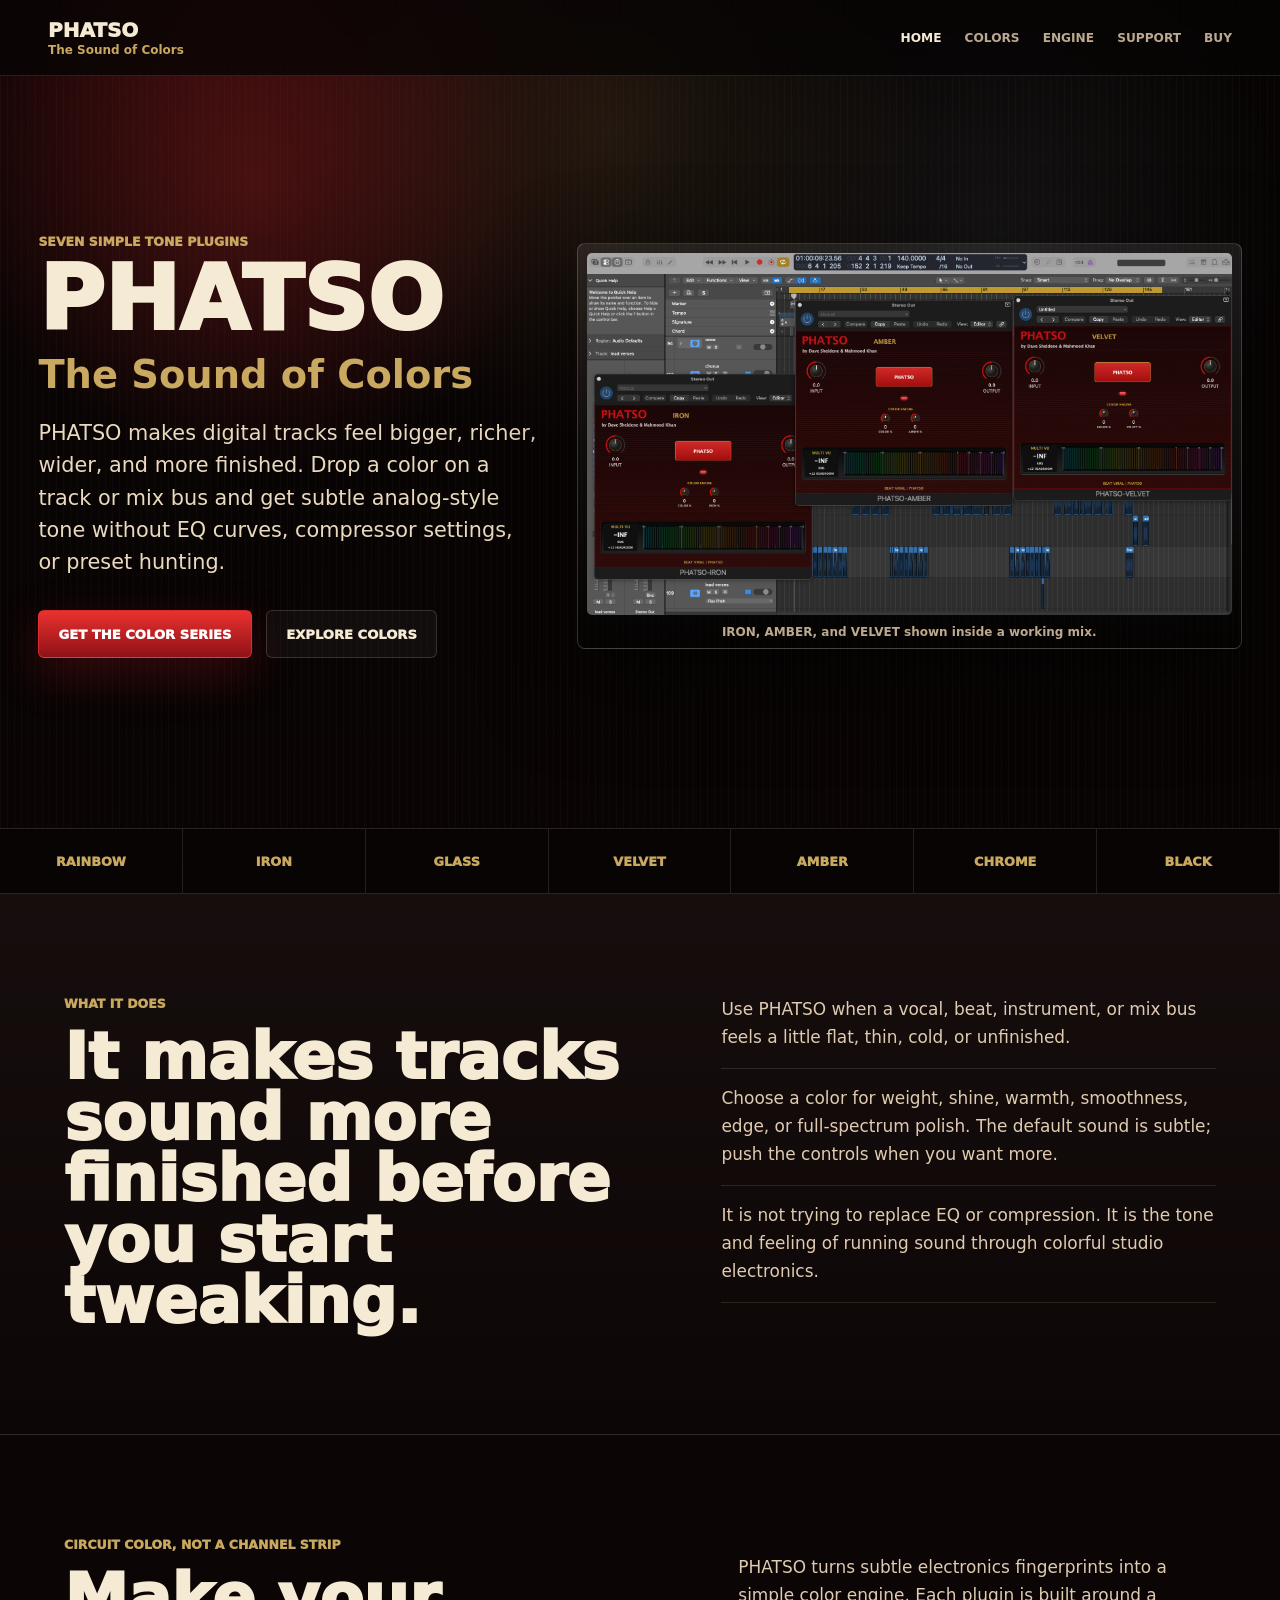
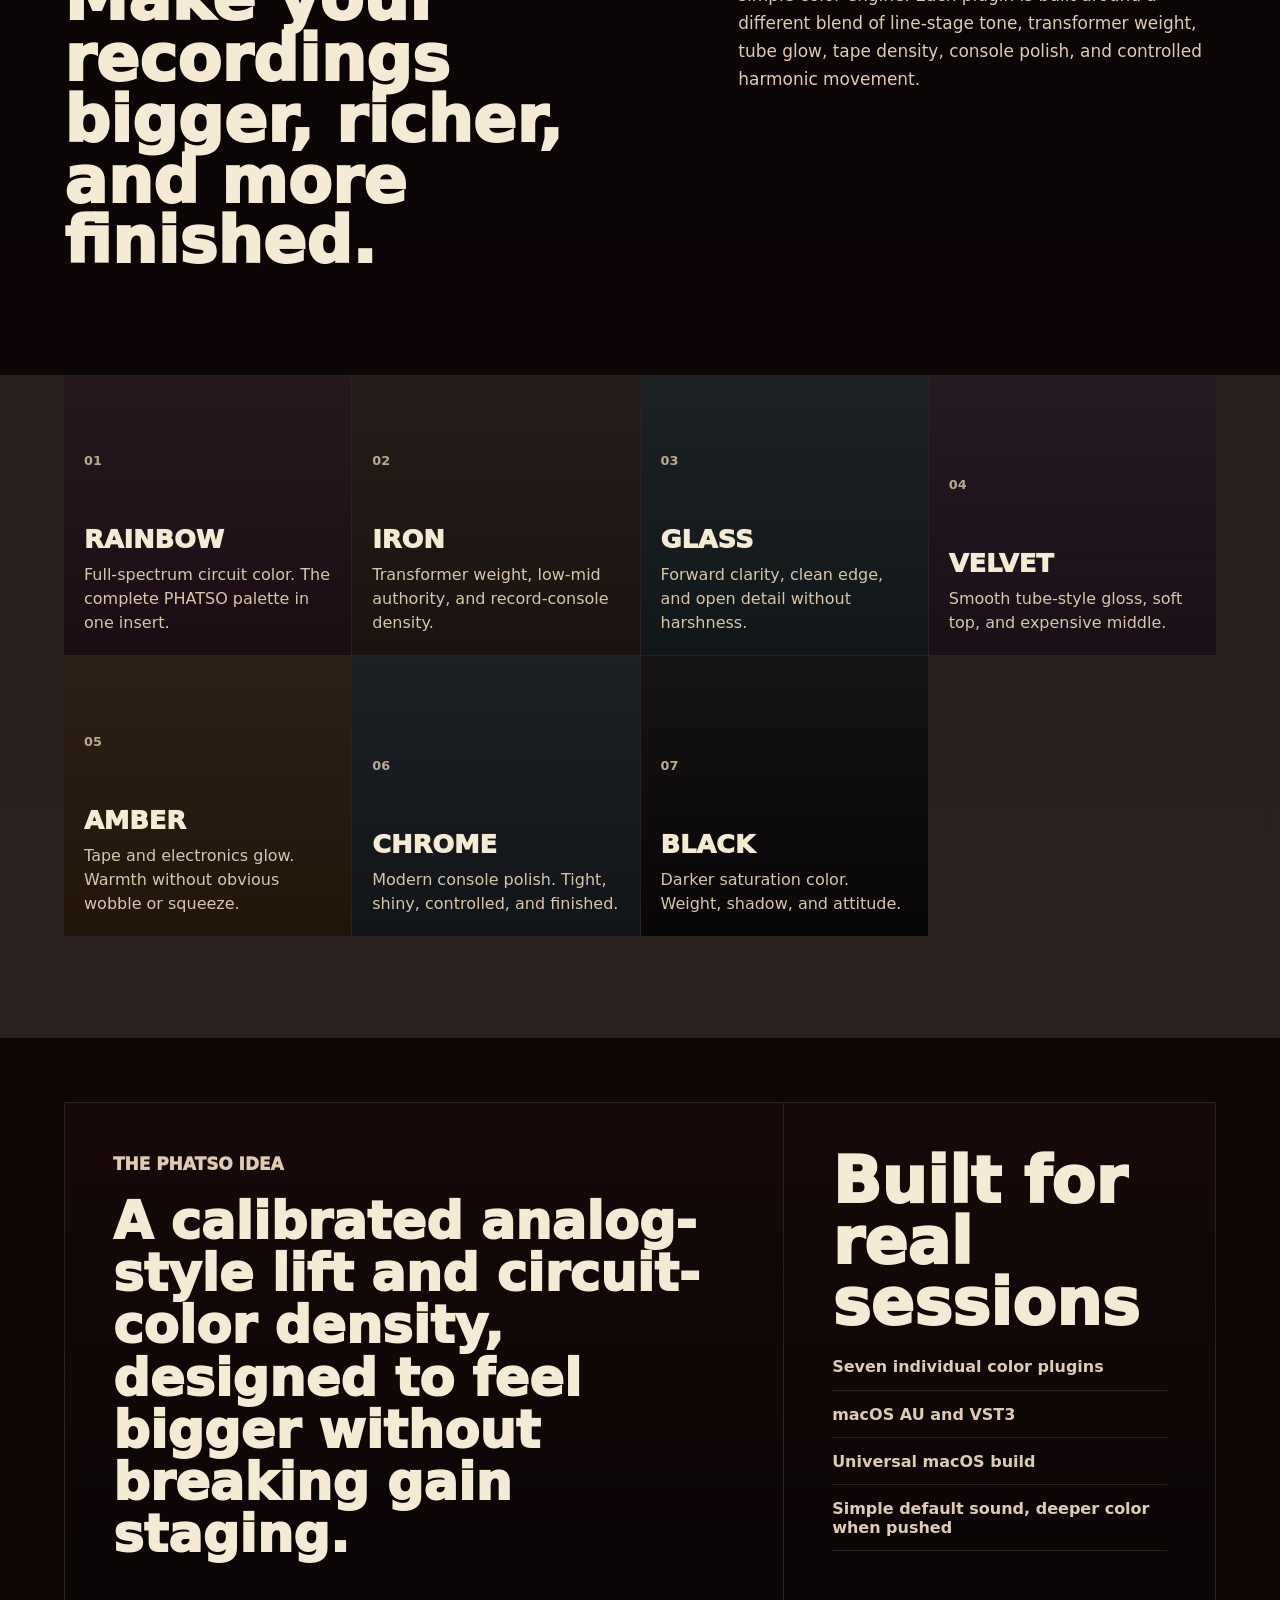
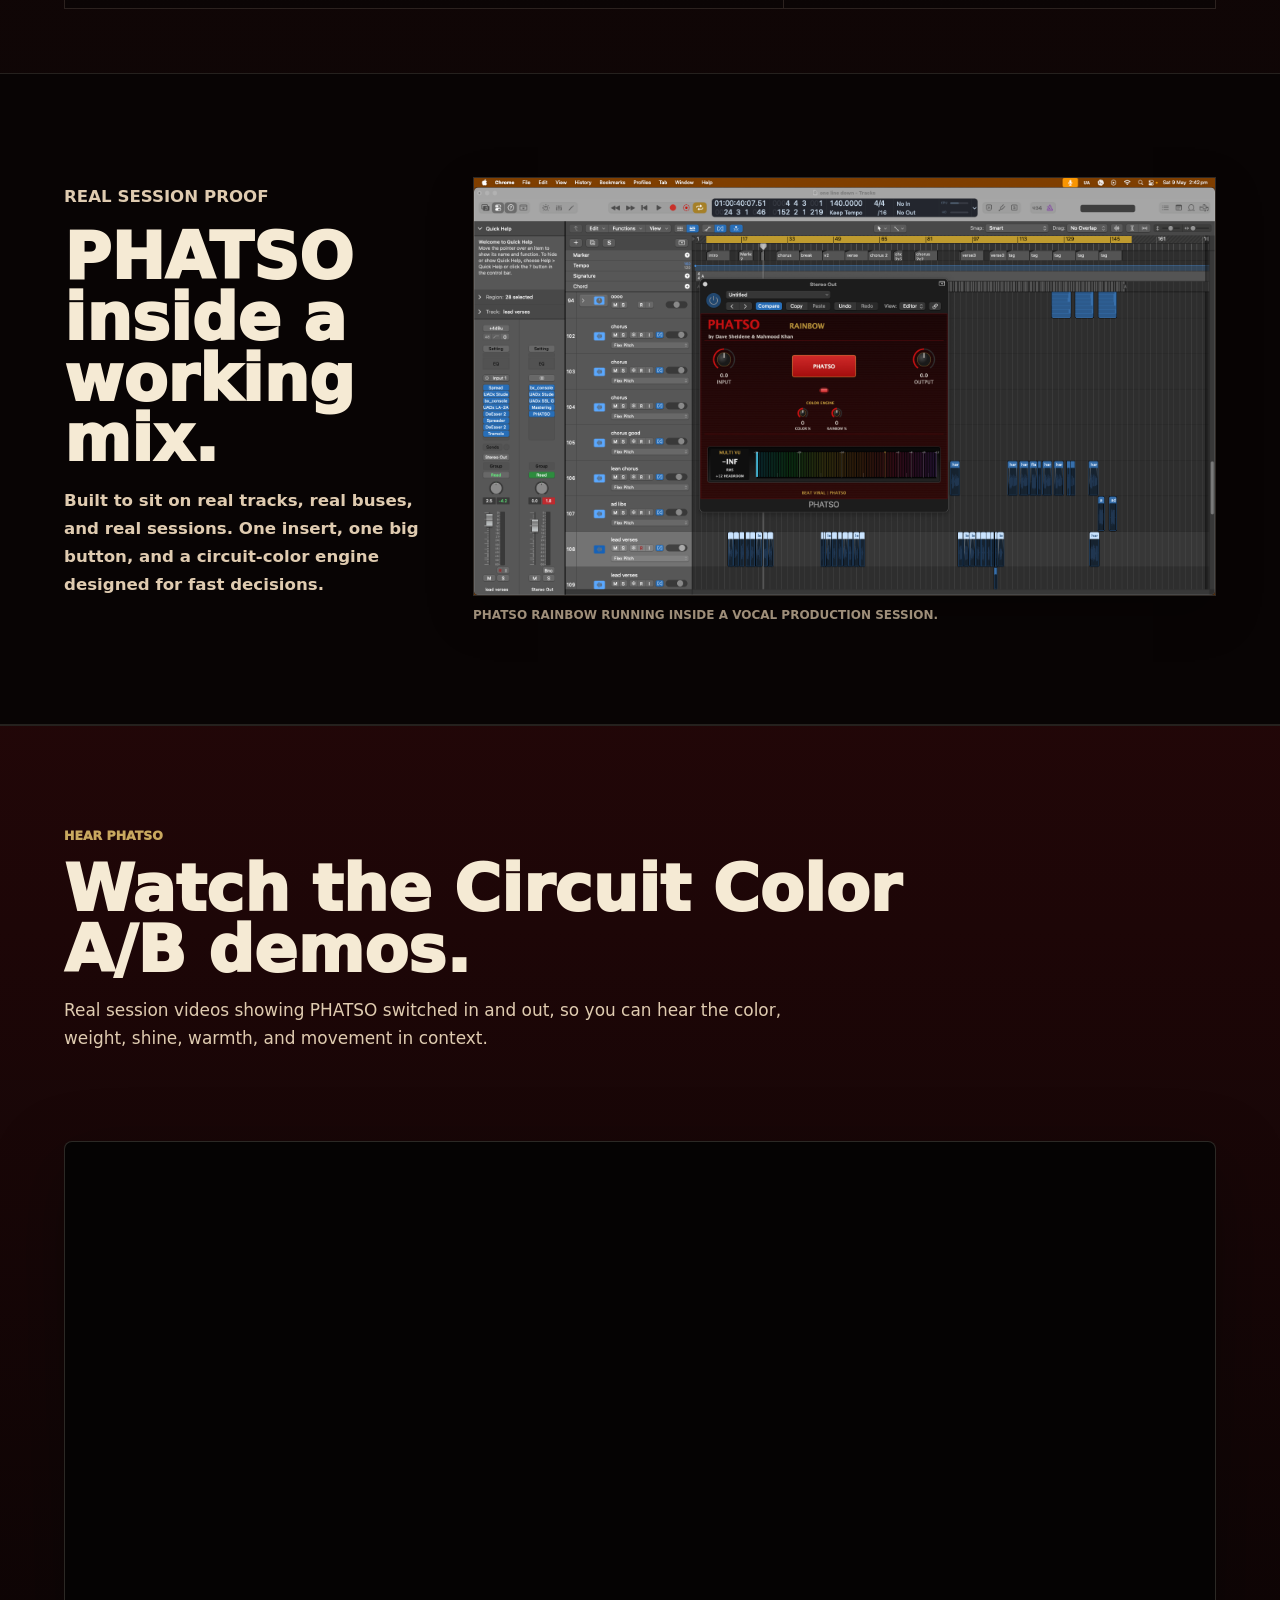
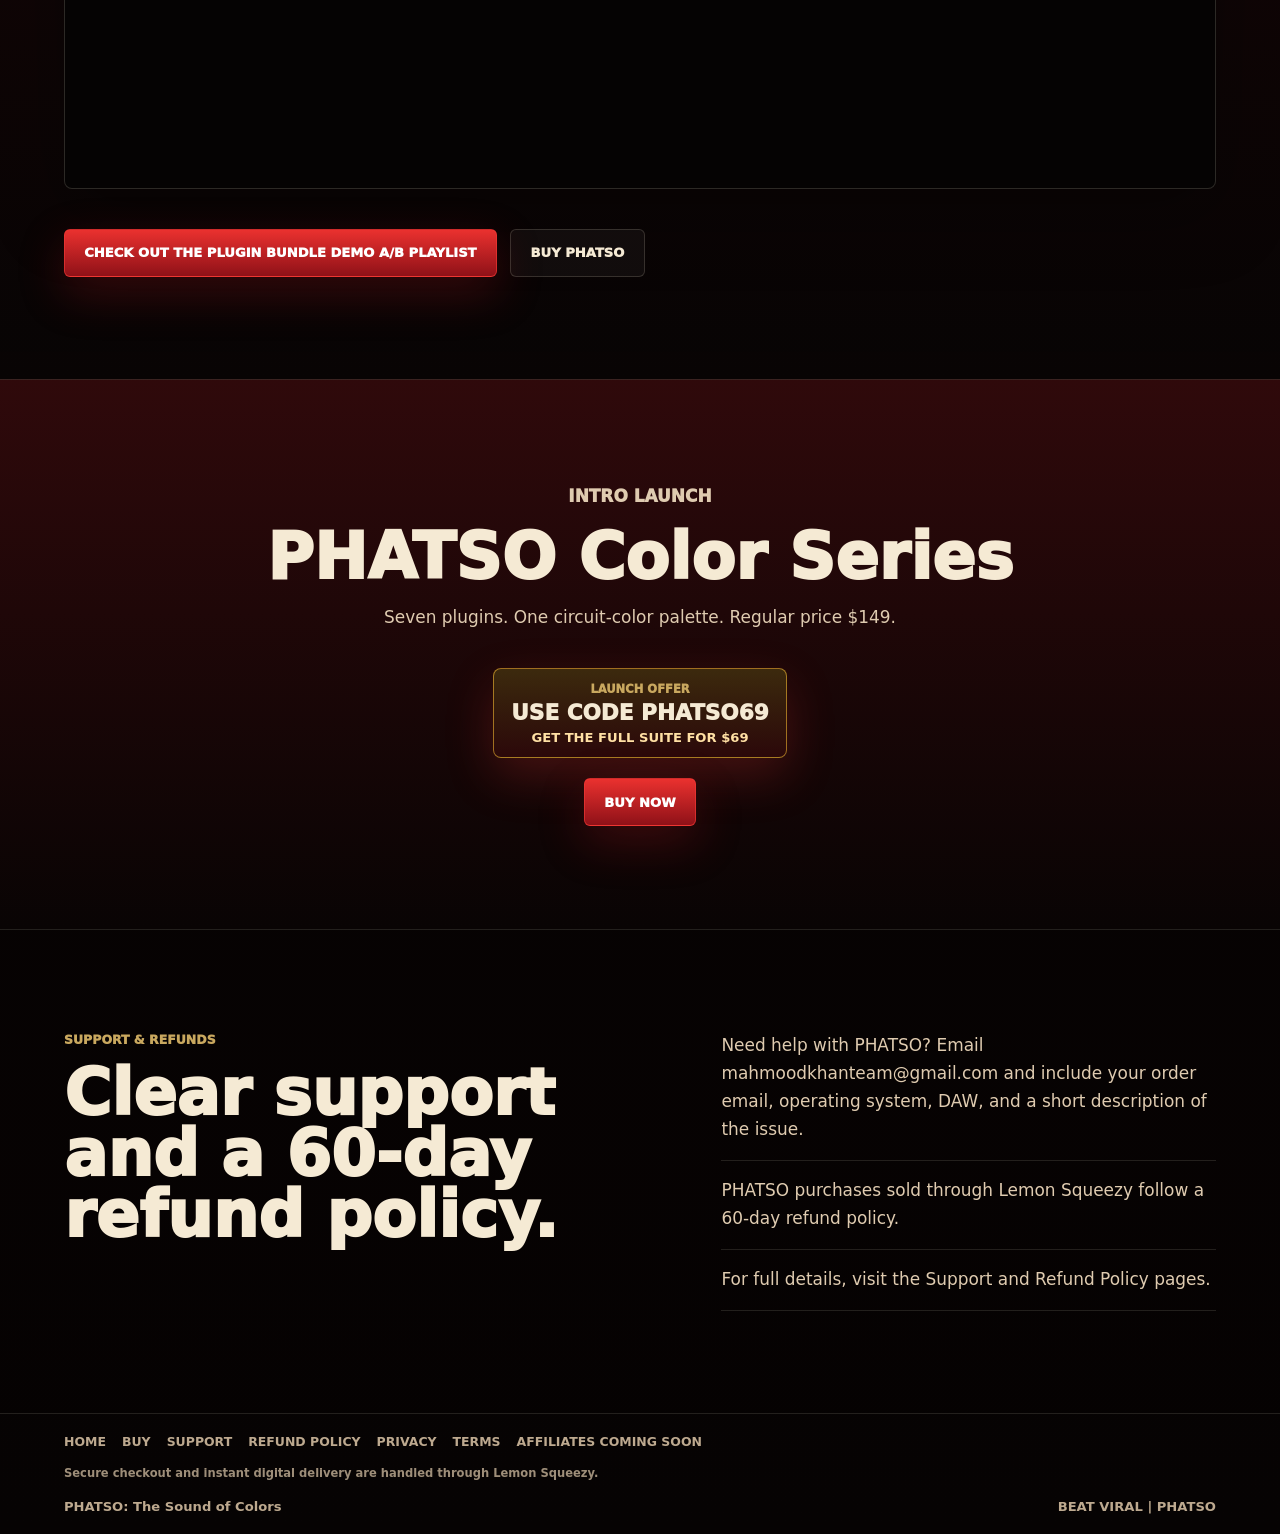
==== index.html @ b7c86236 "Highlight launch offer badge" ====
<!doctype html>
<html lang="en">
<head>
  <meta charset="utf-8">
  <meta name="viewport" content="width=device-width, initial-scale=1">
  <meta name="description" content="PHATSO Color Series: seven simple tone plugins that make digital tracks feel bigger, richer, wider, and more finished with subtle circuit color.">
  <title>PHATSO Color Series</title>
  <link rel="stylesheet" href="styles.css?v=20260516b">
  <link rel="stylesheet" href="compliance.css?v=20260516a">
</head>
<body>
  <header class="site-header" aria-label="PHATSO header">
    <a class="brand-mark" href="#top" aria-label="PHATSO home">
      <span>PHATSO</span>
      <small>The Sound of Colors</small>
    </a>
    <nav aria-label="Primary navigation">
      <a href="index.html" aria-current="page">Home</a>
      <a href="#colors">Colors</a>
      <a href="#engine">Engine</a>
      <a href="support.html">Support</a>
      <a href="#buy">Buy</a>
    </nav>
  </header>

  <main id="top">
    <section class="hero" aria-label="PHATSO Color Series">
      <div class="hero-art" aria-hidden="true"></div>
      <div class="hero-content">
        <p class="eyebrow">Seven simple tone plugins</p>
        <h1>PHATSO</h1>
        <p class="tagline">The Sound of Colors</p>
        <p class="hero-copy">
          PHATSO makes digital tracks feel bigger, richer, wider, and more finished.
          Drop a color on a track or mix bus and get subtle analog-style tone
          without EQ curves, compressor settings, or preset hunting.
        </p>
        <div class="hero-actions">
          <a class="button primary" href="#buy">Get the Color Series</a>
          <a class="button ghost" href="#colors">Explore colors</a>
        </div>
      </div>
      <figure class="hero-session" aria-label="PHATSO plugin suite inside a DAW session">
        <img src="assets/phatso-color-stack-iron-amber-velvet.png" alt="PHATSO IRON, AMBER, and VELVET plugins open inside a DAW mix session">
        <figcaption>IRON, AMBER, and VELVET shown inside a working mix.</figcaption>
      </figure>
    </section>

    <section class="strip" aria-label="PHATSO product line">
      <span>RAINBOW</span>
      <span>IRON</span>
      <span>GLASS</span>
      <span>VELVET</span>
      <span>AMBER</span>
      <span>CHROME</span>
      <span>BLACK</span>
    </section>

    <section class="section plain-answer" aria-label="What PHATSO does">
      <div>
        <p class="eyebrow">What it does</p>
        <h2>It makes tracks sound more finished before you start tweaking.</h2>
      </div>
      <div class="answer-list">
        <p>
          Use PHATSO when a vocal, beat, instrument, or mix bus feels a little flat,
          thin, cold, or unfinished.
        </p>
        <p>
          Choose a color for weight, shine, warmth, smoothness, edge, or full-spectrum
          polish. The default sound is subtle; push the controls when you want more.
        </p>
        <p>
          It is not trying to replace EQ or compression. It is the tone and feeling
          of running sound through colorful studio electronics.
        </p>
      </div>
    </section>

    <section class="section intro" id="engine">
      <div>
        <p class="eyebrow">Circuit color, not a channel strip</p>
        <h2>Make your recordings bigger, richer, and more finished.</h2>
      </div>
      <p>
        PHATSO turns subtle electronics fingerprints into a simple color engine.
        Each plugin is built around a different blend of line-stage tone,
        transformer weight, tube glow, tape density, console polish, and
        controlled harmonic movement.
      </p>
    </section>

    <section class="section color-grid" id="colors" aria-label="PHATSO colors">
      <article class="color-card rainbow">
        <span>01</span>
        <h3>RAINBOW</h3>
        <p>Full-spectrum circuit color. The complete PHATSO palette in one insert.</p>
      </article>
      <article class="color-card iron">
        <span>02</span>
        <h3>IRON</h3>
        <p>Transformer weight, low-mid authority, and record-console density.</p>
      </article>
      <article class="color-card glass">
        <span>03</span>
        <h3>GLASS</h3>
        <p>Forward clarity, clean edge, and open detail without harshness.</p>
      </article>
      <article class="color-card velvet">
        <span>04</span>
        <h3>VELVET</h3>
        <p>Smooth tube-style gloss, soft top, and expensive middle.</p>
      </article>
      <article class="color-card amber">
        <span>05</span>
        <h3>AMBER</h3>
        <p>Tape and electronics glow. Warmth without obvious wobble or squeeze.</p>
      </article>
      <article class="color-card chrome">
        <span>06</span>
        <h3>CHROME</h3>
        <p>Modern console polish. Tight, shiny, controlled, and finished.</p>
      </article>
      <article class="color-card black">
        <span>07</span>
        <h3>BLACK</h3>
        <p>Darker saturation color. Weight, shadow, and attitude.</p>
      </article>
    </section>

    <section class="section proof">
      <div class="proof-panel">
        <p class="eyebrow">The PHATSO idea</p>
        <blockquote>
          A calibrated analog-style lift and circuit-color density, designed to
          feel bigger without breaking gain staging.
        </blockquote>
      </div>
      <div class="format-panel">
        <h2>Built for real sessions</h2>
        <ul>
          <li>Seven individual color plugins</li>
          <li>macOS AU and VST3</li>
          <li>Universal macOS build</li>
          <li>Simple default sound, deeper color when pushed</li>
        </ul>
      </div>
    </section>

    <section class="section session-showcase" id="session-proof" aria-label="PHATSO in a real session">
      <div class="session-copy">
        <p class="eyebrow">Real session proof</p>
        <h2>PHATSO inside a working mix.</h2>
        <p>
          Built to sit on real tracks, real buses, and real sessions. One insert,
          one big button, and a circuit-color engine designed for fast decisions.
        </p>
      </div>
      <figure class="session-frame">
        <img src="assets/phatso-logic-session.png" alt="PHATSO RAINBOW plugin open inside a DAW mix session">
        <figcaption>PHATSO RAINBOW running inside a vocal production session.</figcaption>
      </figure>
    </section>

    <section class="section video-showcase" id="demos" aria-label="PHATSO A/B demo playlist">
      <div class="section-heading">
        <p class="eyebrow">Hear PHATSO</p>
        <h2>Watch the Circuit Color A/B demos.</h2>
        <p class="section-copy">
          Real session videos showing PHATSO switched in and out, so you can hear
          the color, weight, shine, warmth, and movement in context.
        </p>
      </div>
      <div class="video-frame">
        <iframe
          src="https://www.youtube.com/embed/videoseries?list=PLWny2VF9f3QQKqo2jHIHOsKiudsxuGbh_"
          title="PHATSO Circuit Color Plugin A/B Demos playlist"
          allow="accelerometer; autoplay; clipboard-write; encrypted-media; gyroscope; picture-in-picture; web-share"
          allowfullscreen></iframe>
      </div>
      <div class="video-actions">
        <a class="button primary" href="https://www.youtube.com/playlist?list=PLWny2VF9f3QQKqo2jHIHOsKiudsxuGbh_" target="_blank" rel="noopener">Check out the plugin bundle demo A/B playlist</a>
        <a class="button ghost" href="https://phatso.lemonsqueezy.com/checkout/buy/368170a7-648a-4319-b9f5-aeb4636a27fd" target="_blank" rel="noopener">Buy PHATSO</a>
      </div>
    </section>

    <section class="buy-band" id="buy">
      <p class="eyebrow">Intro launch</p>
      <h2>PHATSO Color Series</h2>
      <p>Seven plugins. One circuit-color palette. Regular price $149.</p>
      <div class="launch-badge" aria-label="Launch offer">
        <span>Launch offer</span>
        <strong>Use code PHATSO69</strong>
        <em>Get the full suite for $69</em>
      </div>
      <a class="button primary" href="https://phatso.lemonsqueezy.com/checkout/buy/368170a7-648a-4319-b9f5-aeb4636a27fd" target="_blank" rel="noopener" aria-label="Buy PHATSO Color Series">Buy now</a>
    </section>

    <section class="section support-summary">
      <div>
        <p class="eyebrow">Support &amp; refunds</p>
        <h2>Clear support and a 60-day refund policy.</h2>
      </div>
      <div class="answer-list">
        <p>
          Need help with PHATSO? Email
          <a href="mailto:mahmoodkhanteam@gmail.com">mahmoodkhanteam@gmail.com</a>
          and include your order email, operating system, DAW, and a short
          description of the issue.
        </p>
        <p>
          PHATSO purchases sold through Lemon Squeezy follow a 60-day
          refund policy.
        </p>
        <p>
          For full details, visit the <a href="support.html">Support</a> and
          <a href="refund.html">Refund Policy</a> pages.
        </p>
      </div>
    </section>
  </main>

  <footer class="site-footer">
    <nav class="footer-nav" aria-label="Footer navigation">
      <a href="index.html">Home</a>
      <a href="https://phatso.lemonsqueezy.com/checkout/buy/368170a7-648a-4319-b9f5-aeb4636a27fd" target="_blank" rel="noopener">Buy</a>
      <a href="support.html">Support</a>
      <a href="refund.html">Refund Policy</a>
      <a href="privacy.html">Privacy</a>
      <a href="terms.html">Terms</a>
      <a href="affiliates.html">Affiliates coming soon</a>
    </nav>
    <p class="platform-note">Secure checkout and instant digital delivery are handled through Lemon Squeezy.</p>
    <span>PHATSO: The Sound of Colors</span>
    <span>BEAT VIRAL | PHATSO</span>
  </footer>

  <script src="script.js"></script>
</body>
</html>
---- styles.css ----
:root {
  --black: #070404;
  --panel: #120809;
  --panel-2: #1b0d0e;
  --red: #b01820;
  --red-hot: #f13a35;
  --gold: #c9a85f;
  --cream: #f5ead4;
  --muted: #bda98f;
  --line: rgba(245, 234, 212, 0.16);
  --shadow: rgba(0, 0, 0, 0.5);
  color-scheme: dark;
}

* {
  box-sizing: border-box;
}

html {
  scroll-behavior: smooth;
}

body {
  margin: 0;
  font-family: Inter, ui-sans-serif, system-ui, -apple-system, BlinkMacSystemFont, "Segoe UI", sans-serif;
  background:
    radial-gradient(circle at 20% 0%, rgba(176, 24, 32, 0.25), transparent 28rem),
    linear-gradient(180deg, #080404 0%, #100606 48%, #060303 100%);
  color: var(--cream);
  letter-spacing: 0;
}

a {
  color: inherit;
  text-decoration: none;
}

.site-header {
  position: fixed;
  z-index: 20;
  top: 0;
  left: 0;
  right: 0;
  display: flex;
  align-items: center;
  justify-content: space-between;
  gap: 1.5rem;
  min-height: 76px;
  padding: 1rem clamp(1rem, 4vw, 3rem);
  border-bottom: 1px solid rgba(245, 234, 212, 0.12);
  background: rgba(7, 4, 4, 0.78);
  backdrop-filter: blur(18px);
}

.brand-mark {
  display: grid;
  gap: 0.1rem;
}

.brand-mark span {
  font-weight: 950;
  font-size: 1.25rem;
}

.brand-mark small {
  color: var(--gold);
  font-size: 0.75rem;
  font-weight: 750;
}

nav {
  display: flex;
  flex-wrap: wrap;
  gap: clamp(0.65rem, 1.8vw, 1.45rem);
  color: var(--muted);
  font-weight: 800;
  font-size: 0.76rem;
  text-transform: uppercase;
}

nav a:hover {
  color: var(--cream);
}

nav a[aria-current="page"] {
  color: var(--cream);
}

.hero {
  position: relative;
  min-height: 92vh;
  display: grid;
  grid-template-columns: minmax(500px, 0.65fr) minmax(560px, 1.35fr);
  align-items: center;
  gap: clamp(1rem, 3vw, 3rem);
  padding: 8rem clamp(1rem, 3vw, 3.25rem) 4rem;
  overflow: hidden;
}

.page-hero {
  position: relative;
  min-height: 82vh;
  display: grid;
  align-items: center;
  padding: 8rem clamp(1rem, 5vw, 5rem) 4rem;
  overflow: hidden;
}

.page-hero-content {
  position: relative;
  max-width: 900px;
}

.page-hero h1 {
  max-width: 12ch;
  font-size: clamp(3rem, 8vw, 6.8rem);
  line-height: 0.88;
}

.affiliate-hero {
  background:
    linear-gradient(180deg, rgba(176, 24, 32, 0.16), rgba(0, 0, 0, 0)),
    #080404;
}

.partner-page {
  overflow: hidden;
}

.cb-hero {
  position: relative;
  min-height: 88vh;
  display: grid;
  align-items: center;
  padding: 8rem clamp(1rem, 5vw, 5rem) 4rem;
  overflow: hidden;
  background:
    linear-gradient(180deg, rgba(176, 24, 32, 0.24), rgba(0, 0, 0, 0.02)),
    #080404;
}

.cb-hero-inner {
  position: relative;
  max-width: 1060px;
}

.cb-hero h1 {
  max-width: 12ch;
  font-size: clamp(3.1rem, 8.3vw, 7.2rem);
  line-height: 0.9;
}

.cb-button {
  min-height: 58px;
  padding-inline: 1.45rem;
  font-size: 0.9rem;
}

.hero-art {
  position: absolute;
  inset: 0;
  opacity: 0.55;
  background-image:
    radial-gradient(circle at 20% 22%, rgba(241, 58, 53, 0.36), transparent 18rem),
    radial-gradient(circle at 48% 16%, rgba(201, 168, 95, 0.22), transparent 20rem),
    radial-gradient(circle at 78% 28%, rgba(190, 215, 220, 0.13), transparent 18rem),
    repeating-linear-gradient(90deg, rgba(245, 234, 212, 0.045) 0 1px, transparent 1px 7px),
    linear-gradient(90deg, rgba(7, 4, 4, 0.15), rgba(7, 4, 4, 0.8));
  background-size: cover;
  background-position: center;
  pointer-events: none;
}

.hero-content,
.plugin-face,
.hero-session {
  position: relative;
}

.eyebrow {
  margin: 0 0 1rem;
  color: var(--gold);
  font-size: 0.78rem;
  font-weight: 950;
  text-transform: uppercase;
}

h1 {
  margin: 0;
  max-width: 10ch;
  font-size: clamp(4.6rem, 14vw, 11rem);
  line-height: 0.78;
  font-weight: 1000;
}

.hero h1 {
  font-size: clamp(4.6rem, 7vw, 7.4rem);
}

.tagline {
  margin: 1.1rem 0 0;
  font-size: clamp(1.35rem, 3vw, 2.5rem);
  color: var(--gold);
  font-weight: 850;
}

.hero-copy {
  max-width: 640px;
  margin: 1.25rem 0 0;
  color: #e9d9bf;
  font-size: clamp(1.05rem, 1.7vw, 1.3rem);
  line-height: 1.55;
}

.hero-actions {
  display: flex;
  flex-wrap: wrap;
  gap: 0.9rem;
  margin-top: 2rem;
}

.hero-session {
  width: min(100%, 1040px);
  justify-self: end;
  margin: 0;
  padding: 0.55rem;
  border-radius: 8px;
  border: 1px solid rgba(245, 234, 212, 0.2);
  background: linear-gradient(180deg, rgba(255, 255, 255, 0.08), rgba(0, 0, 0, 0.44));
  box-shadow: 0 30px 90px var(--shadow);
}

.hero-session img {
  display: block;
  width: 100%;
  height: auto;
  border-radius: 5px;
}

.hero-session figcaption {
  margin-top: 0.65rem;
  color: var(--muted);
  font-size: 0.75rem;
  font-weight: 850;
  text-align: center;
}

.button {
  display: inline-flex;
  min-height: 48px;
  align-items: center;
  justify-content: center;
  padding: 0 1.2rem;
  border-radius: 6px;
  border: 1px solid var(--line);
  font-weight: 950;
  text-transform: uppercase;
  font-size: 0.82rem;
}

.button.primary {
  border-color: rgba(241, 58, 53, 0.65);
  background: linear-gradient(180deg, #ea312f, #8f1118);
  color: white;
  box-shadow: 0 16px 46px rgba(176, 24, 32, 0.28);
}

.button.ghost {
  background: rgba(255, 255, 255, 0.04);
  color: var(--cream);
}

.button-disabled {
  cursor: default;
  opacity: 0.68;
  pointer-events: none;
}

.plugin-face {
  width: min(100%, 430px);
  justify-self: end;
  padding: 1rem;
  border-radius: 8px;
  border: 1px solid rgba(245, 234, 212, 0.18);
  background:
    linear-gradient(130deg, rgba(255, 255, 255, 0.07), transparent 34%),
    repeating-linear-gradient(90deg, rgba(255,255,255,0.03) 0 1px, transparent 1px 5px),
    linear-gradient(180deg, #2a1113, #100606);
  box-shadow: 0 30px 90px var(--shadow);
}

.face-top {
  display: flex;
  justify-content: space-between;
  align-items: baseline;
  padding: 1rem 1rem 0.8rem;
  border-bottom: 1px solid rgba(245, 234, 212, 0.15);
}

.face-top span {
  font-size: 2rem;
  font-weight: 1000;
}

.face-top strong {
  color: var(--gold);
  font-size: 1.1rem;
}

.meter {
  margin: 1rem 0.35rem;
  padding: 0.75rem;
  border-radius: 6px;
  background: linear-gradient(180deg, #090606, #18100e);
  border: 1px solid rgba(245, 234, 212, 0.18);
}

.meter-labels {
  display: flex;
  justify-content: space-between;
  margin-bottom: 0.55rem;
  color: var(--gold);
  font-size: 0.68rem;
  font-weight: 900;
}

.meter-bars {
  position: relative;
  height: 82px;
  display: grid;
  grid-template-columns: repeat(36, 1fr);
  gap: 3px;
  align-items: end;
}

.meter-bars::before {
  content: "";
  position: absolute;
  inset: 0;
  background: repeating-linear-gradient(90deg, rgba(245,234,212,0.08) 0 1px, transparent 1px 9px);
}

.meter-bars i {
  position: relative;
  grid-column: span 6;
  height: calc(var(--n) * 1%);
  border-radius: 2px 2px 0 0;
  background: linear-gradient(180deg, #f9db73, #df482e 56%, #7b1419);
}

.controls {
  display: grid;
  grid-template-columns: 1fr 1fr;
  gap: 0.8rem;
  padding: 0.5rem 0.4rem 1rem;
}

.knob {
  min-height: 122px;
  display: grid;
  place-items: center;
  gap: 0.55rem;
  border-radius: 6px;
  background: rgba(0, 0, 0, 0.22);
  border: 1px solid rgba(245, 234, 212, 0.1);
}

.knob span {
  width: 64px;
  aspect-ratio: 1;
  border-radius: 50%;
  background:
    radial-gradient(circle at 34% 26%, rgba(255,255,255,0.18), transparent 18%),
    conic-gradient(from 18deg, #120909, #4b3833, #0d0607, #ad8a52, #120909);
  box-shadow: inset 0 0 0 7px #0c0707, 0 8px 20px rgba(0,0,0,0.45);
}

.knob b {
  color: var(--gold);
  font-size: 0.72rem;
}

.face-footer {
  text-align: center;
  color: var(--muted);
  font-weight: 900;
  font-size: 0.72rem;
  padding: 0.85rem 0 0.25rem;
  border-top: 1px solid rgba(245, 234, 212, 0.12);
}

.strip {
  display: grid;
  grid-template-columns: repeat(7, 1fr);
  border-block: 1px solid rgba(245, 234, 212, 0.14);
  background: rgba(0, 0, 0, 0.28);
}

.strip span {
  min-height: 64px;
  display: grid;
  place-items: center;
  color: var(--gold);
  font-size: 0.8rem;
  font-weight: 950;
  border-right: 1px solid rgba(245, 234, 212, 0.12);
}

.section {
  padding: clamp(4rem, 8vw, 7rem) clamp(1rem, 5vw, 5rem);
}

.intro {
  display: grid;
  grid-template-columns: minmax(0, 0.92fr) minmax(280px, 0.72fr);
  gap: clamp(2rem, 5vw, 5rem);
  align-items: start;
}

.plain-answer {
  display: grid;
  grid-template-columns: minmax(0, 0.9fr) minmax(280px, 0.75fr);
  gap: clamp(2rem, 5vw, 5rem);
  align-items: start;
  background:
    linear-gradient(180deg, rgba(245, 234, 212, 0.035), rgba(245, 234, 212, 0)),
    #0d0606;
  border-bottom: 1px solid rgba(245, 234, 212, 0.12);
}

h2 {
  margin: 0;
  font-size: clamp(2rem, 5vw, 4.8rem);
  line-height: 0.95;
  font-weight: 1000;
}

.intro p:last-child,
.answer-list p,
.proof p,
.buy-band p {
  color: #dfcbb0;
  line-height: 1.65;
  font-size: 1.06rem;
}

.answer-list {
  display: grid;
  gap: 1rem;
}

.answer-list p {
  margin: 0;
  padding-bottom: 1rem;
  border-bottom: 1px solid rgba(245, 234, 212, 0.12);
}

.color-grid {
  display: grid;
  grid-template-columns: repeat(4, minmax(0, 1fr));
  gap: 1px;
  background: rgba(245, 234, 212, 0.12);
  padding-top: 0;
}

.color-card {
  min-height: 280px;
  padding: 1.25rem;
  background:
    linear-gradient(180deg, rgba(255,255,255,0.05), transparent),
    var(--panel);
  display: grid;
  align-content: end;
}

.color-card span {
  color: var(--muted);
  font-weight: 900;
  font-size: 0.8rem;
}

.color-card h3 {
  margin: 3.5rem 0 0.55rem;
  font-size: 1.6rem;
  font-weight: 1000;
}

.color-card p {
  margin: 0;
  color: #d8c5aa;
  line-height: 1.5;
}

.rainbow { background-color: #1b0c13; }
.iron { background-color: #19120e; }
.glass { background-color: #111719; }
.velvet { background-color: #1a0e17; }
.amber { background-color: #21150a; }
.chrome { background-color: #111419; }
.black { background-color: #080607; }

.section-heading {
  max-width: 980px;
  margin-bottom: clamp(2rem, 4vw, 3rem);
}

.partner-grid,
.asset-grid,
.copy-grid {
  display: grid;
  grid-template-columns: repeat(3, minmax(0, 1fr));
  gap: 1px;
  background: rgba(245, 234, 212, 0.12);
  border: 1px solid rgba(245, 234, 212, 0.12);
}

.partner-card,
.asset-card,
.copy-card {
  min-height: 250px;
  display: grid;
  align-content: end;
  gap: 0.8rem;
  padding: 1.25rem;
  background:
    linear-gradient(180deg, rgba(255,255,255,0.05), transparent),
    var(--panel);
}

.partner-card span {
  color: var(--muted);
  font-weight: 900;
  font-size: 0.8rem;
}

.partner-card h3,
.asset-card h3,
.copy-card h3 {
  margin: 0;
  color: var(--cream);
  font-size: clamp(1.05rem, 2vw, 1.28rem);
  line-height: 1.05;
  font-weight: 1000;
}

.partner-card p,
.asset-card p,
.copy-card p {
  margin: 0;
  color: #d8c5aa;
  line-height: 1.55;
}

.section-copy,
.support-copy p {
  max-width: 780px;
  margin: 1rem 0 0;
  color: #dfcbb0;
  line-height: 1.65;
  font-size: 1.06rem;
}

.cb-split,
.cb-commission,
.cb-support {
  display: grid;
  grid-template-columns: minmax(0, 0.9fr) minmax(280px, 0.75fr);
  gap: clamp(2rem, 5vw, 5rem);
  align-items: start;
  background: rgba(0, 0, 0, 0.22);
  border-block: 1px solid rgba(245, 234, 212, 0.12);
}

.cb-bullet-list {
  list-style: none;
  display: grid;
  gap: 0.9rem;
  margin: 0;
  padding: 0;
}

.cb-bullet-list li,
.step-list li {
  position: relative;
  padding: 0 0 0.9rem 1.25rem;
  border-bottom: 1px solid rgba(245, 234, 212, 0.12);
  color: #dfcbb0;
  line-height: 1.55;
  font-weight: 750;
}

.cb-bullet-list li::before {
  content: "";
  position: absolute;
  left: 0;
  top: 0.55rem;
  width: 0.45rem;
  height: 0.45rem;
  border-radius: 50%;
  background: var(--gold);
}

.cb-bullet-list.compact {
  gap: 0.75rem;
}

.commission-card {
  padding: clamp(1.25rem, 3vw, 2rem);
  border: 1px solid rgba(245, 234, 212, 0.14);
  background:
    linear-gradient(180deg, rgba(255, 255, 255, 0.05), transparent),
    #120809;
}

.cb-plugin-grid {
  display: grid;
  grid-template-columns: repeat(4, minmax(0, 1fr));
  gap: 1px;
  background: rgba(245, 234, 212, 0.12);
  border: 1px solid rgba(245, 234, 212, 0.12);
}

.cb-plugin-card {
  min-height: 300px;
  display: grid;
  align-content: end;
  gap: 0.85rem;
  padding: 1rem;
  background:
    linear-gradient(180deg, rgba(255,255,255,0.05), transparent),
    var(--panel);
}

.plugin-tile {
  min-height: 140px;
  display: grid;
  place-items: center;
  border: 1px solid rgba(245, 234, 212, 0.18);
  background:
    repeating-linear-gradient(90deg, rgba(255,255,255,0.045) 0 1px, transparent 1px 8px),
    linear-gradient(180deg, rgba(0, 0, 0, 0.18), rgba(0, 0, 0, 0.42));
  color: var(--gold);
  font-size: clamp(1rem, 2vw, 1.45rem);
  font-weight: 1000;
}

.cb-plugin-card h3 {
  margin: 0;
  font-size: 1.25rem;
  font-weight: 1000;
}

.cb-plugin-card p {
  margin: 0;
  color: #d8c5aa;
  line-height: 1.5;
}

.step-list {
  counter-reset: steps;
  list-style: none;
  display: grid;
  grid-template-columns: repeat(4, minmax(0, 1fr));
  gap: 1px;
  margin: 0;
  padding: 1px;
  background: rgba(245, 234, 212, 0.12);
}

.step-list li {
  counter-increment: steps;
  min-height: 180px;
  padding: 4rem 1.25rem 1.25rem;
  border: 0;
  background: linear-gradient(180deg, #160909, #0b0505);
}

.step-list li::before {
  content: counter(steps, decimal-leading-zero);
  position: absolute;
  top: 1.25rem;
  left: 1.25rem;
  color: var(--gold);
  font-size: 1.35rem;
  font-weight: 1000;
}

.video-showcase {
  display: grid;
  gap: clamp(1.5rem, 4vw, 2.5rem);
  background:
    linear-gradient(180deg, rgba(176, 24, 32, 0.15), rgba(0, 0, 0, 0.06)),
    #080404;
  border-block: 1px solid rgba(245, 234, 212, 0.12);
}

.video-frame {
  overflow: hidden;
  aspect-ratio: 16 / 9;
  border: 1px solid rgba(245, 234, 212, 0.16);
  border-radius: 8px;
  background: #050303;
  box-shadow: 0 24px 70px rgba(0, 0, 0, 0.34);
}

.video-frame iframe {
  display: block;
  width: 100%;
  height: 100%;
  border: 0;
}

.video-actions {
  display: flex;
  flex-wrap: wrap;
  gap: 0.85rem;
}

.affiliate-video {
  background:
    linear-gradient(180deg, rgba(201, 168, 95, 0.12), rgba(0, 0, 0, 0.04)),
    #080404;
}

.support-copy {
  display: grid;
  gap: 1rem;
}

.support-copy p {
  margin: 0;
  padding-bottom: 1rem;
  border-bottom: 1px solid rgba(245, 234, 212, 0.12);
}

.stat-grid {
  display: grid;
  grid-template-columns: repeat(3, minmax(0, 1fr));
  gap: 1px;
  background: rgba(245, 234, 212, 0.12);
  border: 1px solid rgba(245, 234, 212, 0.12);
}

.stat-card {
  min-height: 170px;
  display: grid;
  align-content: end;
  gap: 0.65rem;
  padding: 1.25rem;
  background: linear-gradient(180deg, #160909, #0b0505);
}

.stat-card span {
  color: var(--muted);
  font-size: 0.78rem;
  font-weight: 900;
  text-transform: uppercase;
}

.stat-card strong {
  color: var(--gold);
  font-size: clamp(1.35rem, 3vw, 2rem);
  line-height: 1;
}

.commission-band,
.rules-section {
  display: grid;
  grid-template-columns: minmax(0, 0.85fr) minmax(280px, 0.75fr);
  gap: clamp(2rem, 5vw, 5rem);
  align-items: start;
  border-top: 1px solid rgba(245, 234, 212, 0.12);
  border-bottom: 1px solid rgba(245, 234, 212, 0.12);
  background: rgba(0, 0, 0, 0.2);
}

.commission-band p {
  margin: 0;
  color: #dfcbb0;
  line-height: 1.65;
  font-size: 1.08rem;
}

.asset-card {
  min-height: 285px;
}

.asset-card .button {
  width: fit-content;
  margin-top: 0.35rem;
}

.copy-card {
  min-height: 230px;
  align-content: start;
}

.copy-card.wide {
  grid-column: span 3;
  min-height: 180px;
}

.rules-list {
  list-style: none;
  display: grid;
  gap: 0.9rem;
  margin: 0;
  padding: 0;
}

.rules-list li {
  padding-bottom: 0.9rem;
  border-bottom: 1px solid rgba(245, 234, 212, 0.12);
  color: #dfcbb0;
  font-weight: 760;
}

.affiliate-contact h2 {
  max-width: 980px;
}

.affiliate-contact .button {
  margin-top: 1rem;
}

.proof {
  display: grid;
  grid-template-columns: minmax(0, 1fr) minmax(280px, 0.6fr);
  gap: 1px;
  background: rgba(245, 234, 212, 0.12);
  padding: 1px;
  margin: clamp(2rem, 5vw, 5rem);
}

.proof-panel,
.format-panel {
  background: linear-gradient(180deg, #160909, #0b0505);
  padding: clamp(1.25rem, 4vw, 3rem);
}

blockquote {
  margin: 0;
  font-size: clamp(1.8rem, 4vw, 4.2rem);
  line-height: 1.02;
  font-weight: 950;
}

.format-panel ul {
  list-style: none;
  padding: 0;
  margin: 1.5rem 0 0;
  display: grid;
  gap: 0.85rem;
}

.format-panel li {
  padding-bottom: 0.85rem;
  border-bottom: 1px solid rgba(245, 234, 212, 0.12);
  color: #ddccb2;
  font-weight: 700;
}

.buy-band {
  min-height: 460px;
  display: grid;
  place-items: center;
  text-align: center;
  padding: clamp(4rem, 8vw, 7rem) 1rem;
  background:
    linear-gradient(180deg, rgba(176, 24, 32, 0.22), rgba(0, 0, 0, 0.2)),
    #0b0505;
}

.buy-band h2 {
  max-width: 900px;
}

.buy-band .button {
  margin-top: 1rem;
}

.launch-badge {
  display: inline-grid;
  gap: 0.28rem;
  margin: 1.15rem auto 0.25rem;
  padding: 0.8rem 1.1rem;
  border: 1px solid rgba(255, 194, 51, 0.55);
  border-radius: 8px;
  background:
    linear-gradient(180deg, rgba(255, 194, 51, 0.2), rgba(176, 24, 32, 0.2)),
    rgba(10, 5, 5, 0.86);
  box-shadow: 0 18px 48px rgba(241, 58, 53, 0.22);
  color: var(--cream);
  text-transform: uppercase;
}

.launch-badge span {
  color: var(--gold);
  font-size: 0.72rem;
  font-weight: 950;
}

.launch-badge strong {
  font-size: clamp(1rem, 2vw, 1.35rem);
  font-weight: 950;
}

.launch-badge em {
  color: #ffe0a4;
  font-size: 0.82rem;
  font-style: normal;
  font-weight: 850;
}

.buy-band small {
  color: var(--muted);
  font-weight: 700;
}

footer {
  display: flex;
  flex-wrap: wrap;
  justify-content: space-between;
  gap: 1rem;
  padding: 1.25rem clamp(1rem, 5vw, 5rem);
  color: var(--muted);
  border-top: 1px solid rgba(245, 234, 212, 0.12);
  font-size: 0.82rem;
  font-weight: 800;
}

.site-footer {
  align-items: flex-start;
}

.footer-nav {
  width: 100%;
  gap: 1rem;
  font-size: 0.78rem;
}

.platform-note {
  flex-basis: 100%;
  max-width: 1180px;
  margin: 0;
  color: #9e8e79;
  font-size: 0.72rem;
  line-height: 1.55;
  font-weight: 650;
}

.support-summary,
.policy-section {
  display: grid;
  grid-template-columns: minmax(0, 0.9fr) minmax(280px, 0.75fr);
  gap: clamp(2rem, 5vw, 5rem);
  align-items: start;
  background: rgba(0, 0, 0, 0.2);
  border-top: 1px solid rgba(245, 234, 212, 0.12);
}

.policy-hero {
  background:
    linear-gradient(180deg, rgba(176, 24, 32, 0.16), rgba(0, 0, 0, 0)),
    #080404;
}

@media (max-width: 980px) {
  .hero,
  .plain-answer,
  .intro,
  .support-summary,
  .policy-section,
  .cb-split,
  .cb-commission,
  .cb-support,
  .commission-band,
  .rules-section,
  .proof {
    grid-template-columns: 1fr;
  }

  .plugin-face,
  .hero-session {
    justify-self: start;
  }

  .color-grid {
    grid-template-columns: repeat(2, minmax(0, 1fr));
  }

  .cb-plugin-grid,
  .stat-grid,
  .step-list {
    grid-template-columns: repeat(2, minmax(0, 1fr));
  }

  .partner-grid,
  .asset-grid,
  .copy-grid {
    grid-template-columns: repeat(2, minmax(0, 1fr));
  }

  .copy-card.wide {
    grid-column: span 2;
  }

  .strip {
    grid-template-columns: repeat(4, 1fr);
  }
}

@media (max-width: 640px) {
  .site-header {
    position: static;
    align-items: flex-start;
    flex-direction: column;
  }

  nav {
    width: 100%;
    gap: 0.55rem 0.8rem;
    font-size: 0.68rem;
  }

  .page-hero {
    min-height: auto;
    padding-top: 3.5rem;
  }

  .cb-hero {
    min-height: auto;
    padding-top: 3.5rem;
  }

  .page-hero h1 {
    font-size: clamp(2.9rem, 17vw, 4.7rem);
    line-height: 0.92;
  }

  .cb-hero h1 {
    max-width: 10ch;
    font-size: clamp(2.8rem, 14vw, 4.5rem);
    line-height: 0.94;
  }

  .hero {
    padding-top: 3.5rem;
    min-height: auto;
  }

  h1 {
    font-size: clamp(4.3rem, 25vw, 7rem);
  }

  .hero-actions,
  footer {
    flex-direction: column;
  }

  .button {
    width: 100%;
  }

  .strip,
  .color-grid,
  .cb-plugin-grid,
  .stat-grid,
  .step-list,
  .partner-grid,
  .asset-grid,
  .copy-grid {
    grid-template-columns: 1fr;
  }

  .copy-card.wide {
    grid-column: span 1;
  }

  .color-card {
    min-height: 210px;
  }
}
---- compliance.css ----
nav a[aria-current="page"] {
  color: var(--cream);
}

.site-footer {
  display: flex;
  flex-wrap: wrap;
  align-items: flex-start;
  justify-content: space-between;
  gap: 1rem;
}

.footer-nav {
  width: 100%;
  gap: 1rem;
  font-size: 0.78rem;
}

.platform-note {
  flex-basis: 100%;
  max-width: 1180px;
  margin: 0;
  color: #9e8e79;
  font-size: 0.72rem;
  line-height: 1.55;
  font-weight: 650;
}

.support-summary,
.policy-section {
  display: grid;
  grid-template-columns: minmax(0, 0.9fr) minmax(280px, 0.75fr);
  gap: clamp(2rem, 5vw, 5rem);
  align-items: start;
  background: rgba(0, 0, 0, 0.2);
  border-top: 1px solid rgba(245, 234, 212, 0.12);
}

.policy-hero {
  background:
    linear-gradient(180deg, rgba(176, 24, 32, 0.16), rgba(0, 0, 0, 0)),
    #080404;
}

.session-showcase {
  display: grid;
  grid-template-columns: minmax(260px, 0.65fr) minmax(0, 1.35fr);
  gap: clamp(1.5rem, 4vw, 4rem);
  align-items: center;
  background: #080404;
  border-block: 1px solid rgba(245, 234, 212, 0.12);
}

.session-copy p {
  max-width: 620px;
  color: #dfcbb0;
  font-size: 1.04rem;
  line-height: 1.68;
  font-weight: 700;
}

.session-frame {
  margin: 0;
}

.session-frame img {
  display: block;
  width: 100%;
  height: auto;
  border: 1px solid rgba(245, 234, 212, 0.16);
  box-shadow: 0 18px 42px rgba(0, 0, 0, 0.28);
}

.session-frame figcaption {
  margin-top: 0.75rem;
  color: #9e8e79;
  font-size: 0.75rem;
  font-weight: 800;
  text-transform: uppercase;
}

@media (max-width: 980px) {
  .support-summary,
  .policy-section,
  .session-showcase {
    grid-template-columns: 1fr;
  }
}
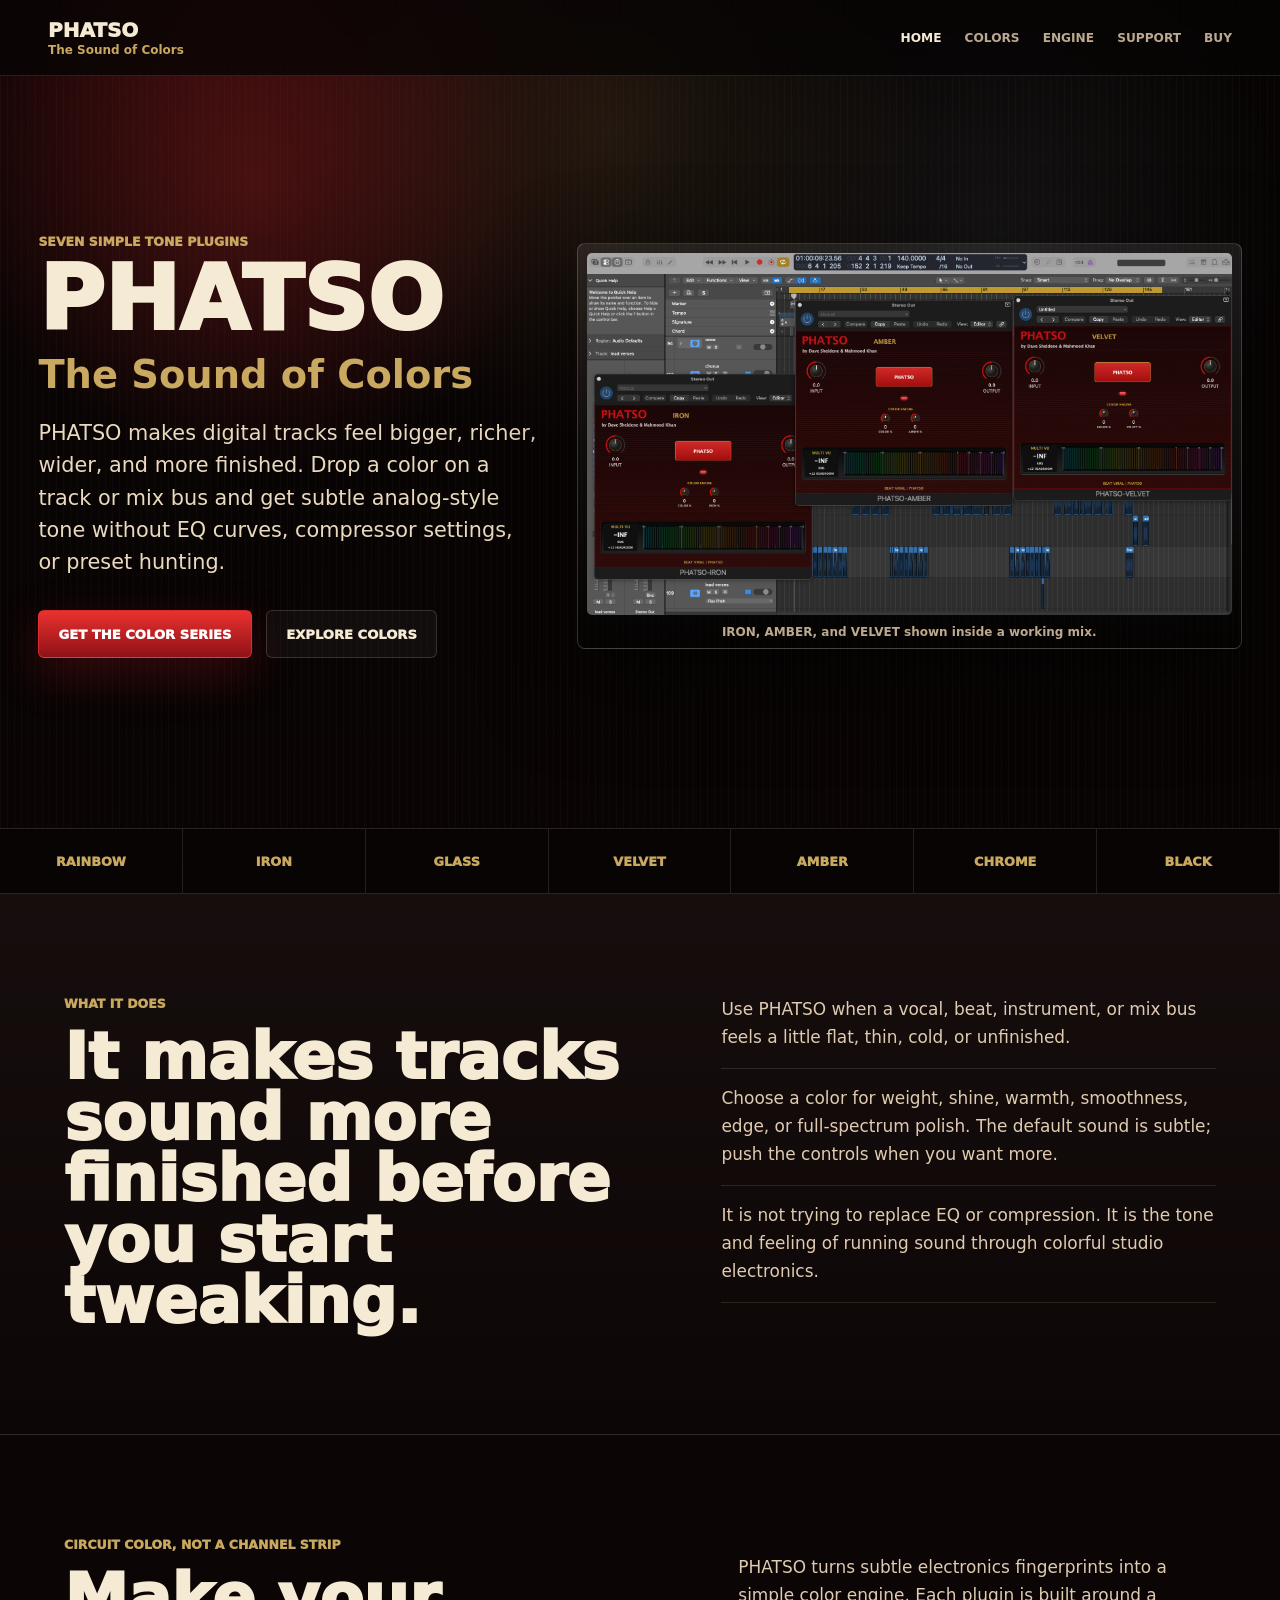
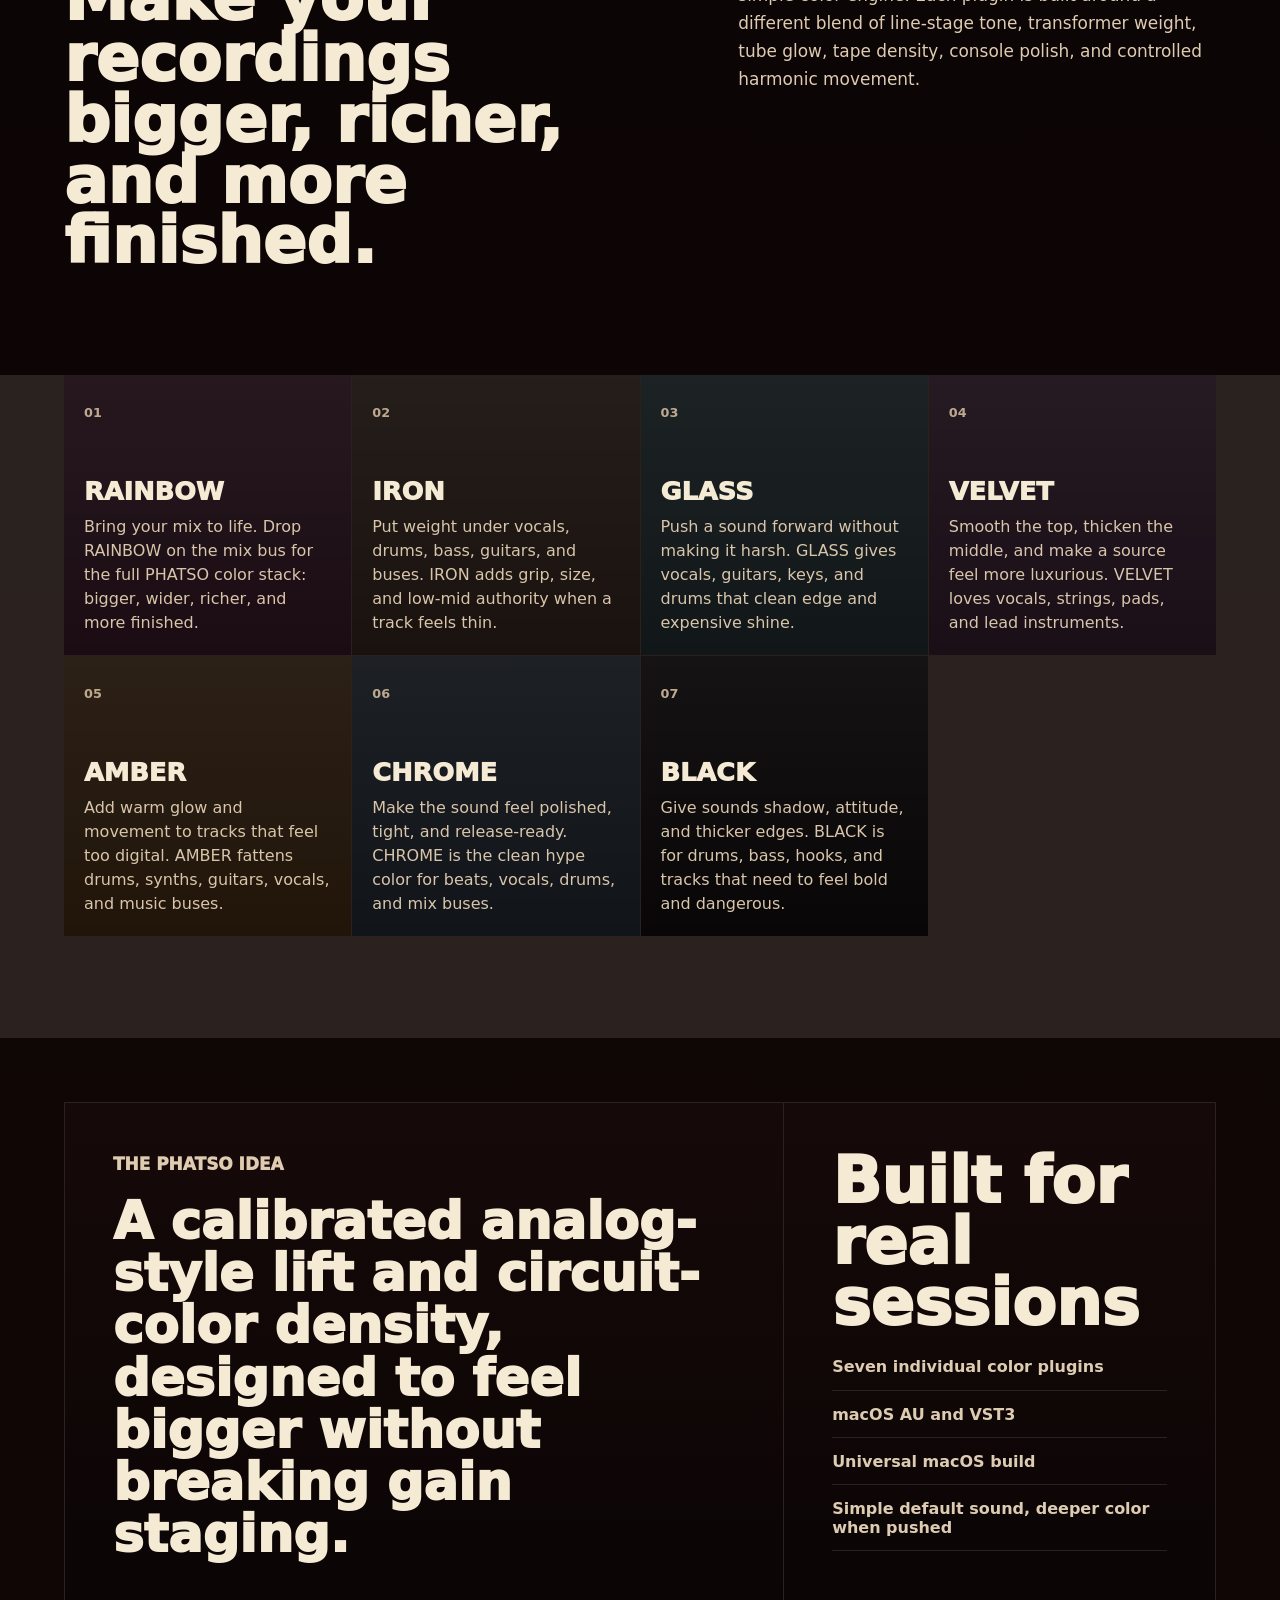
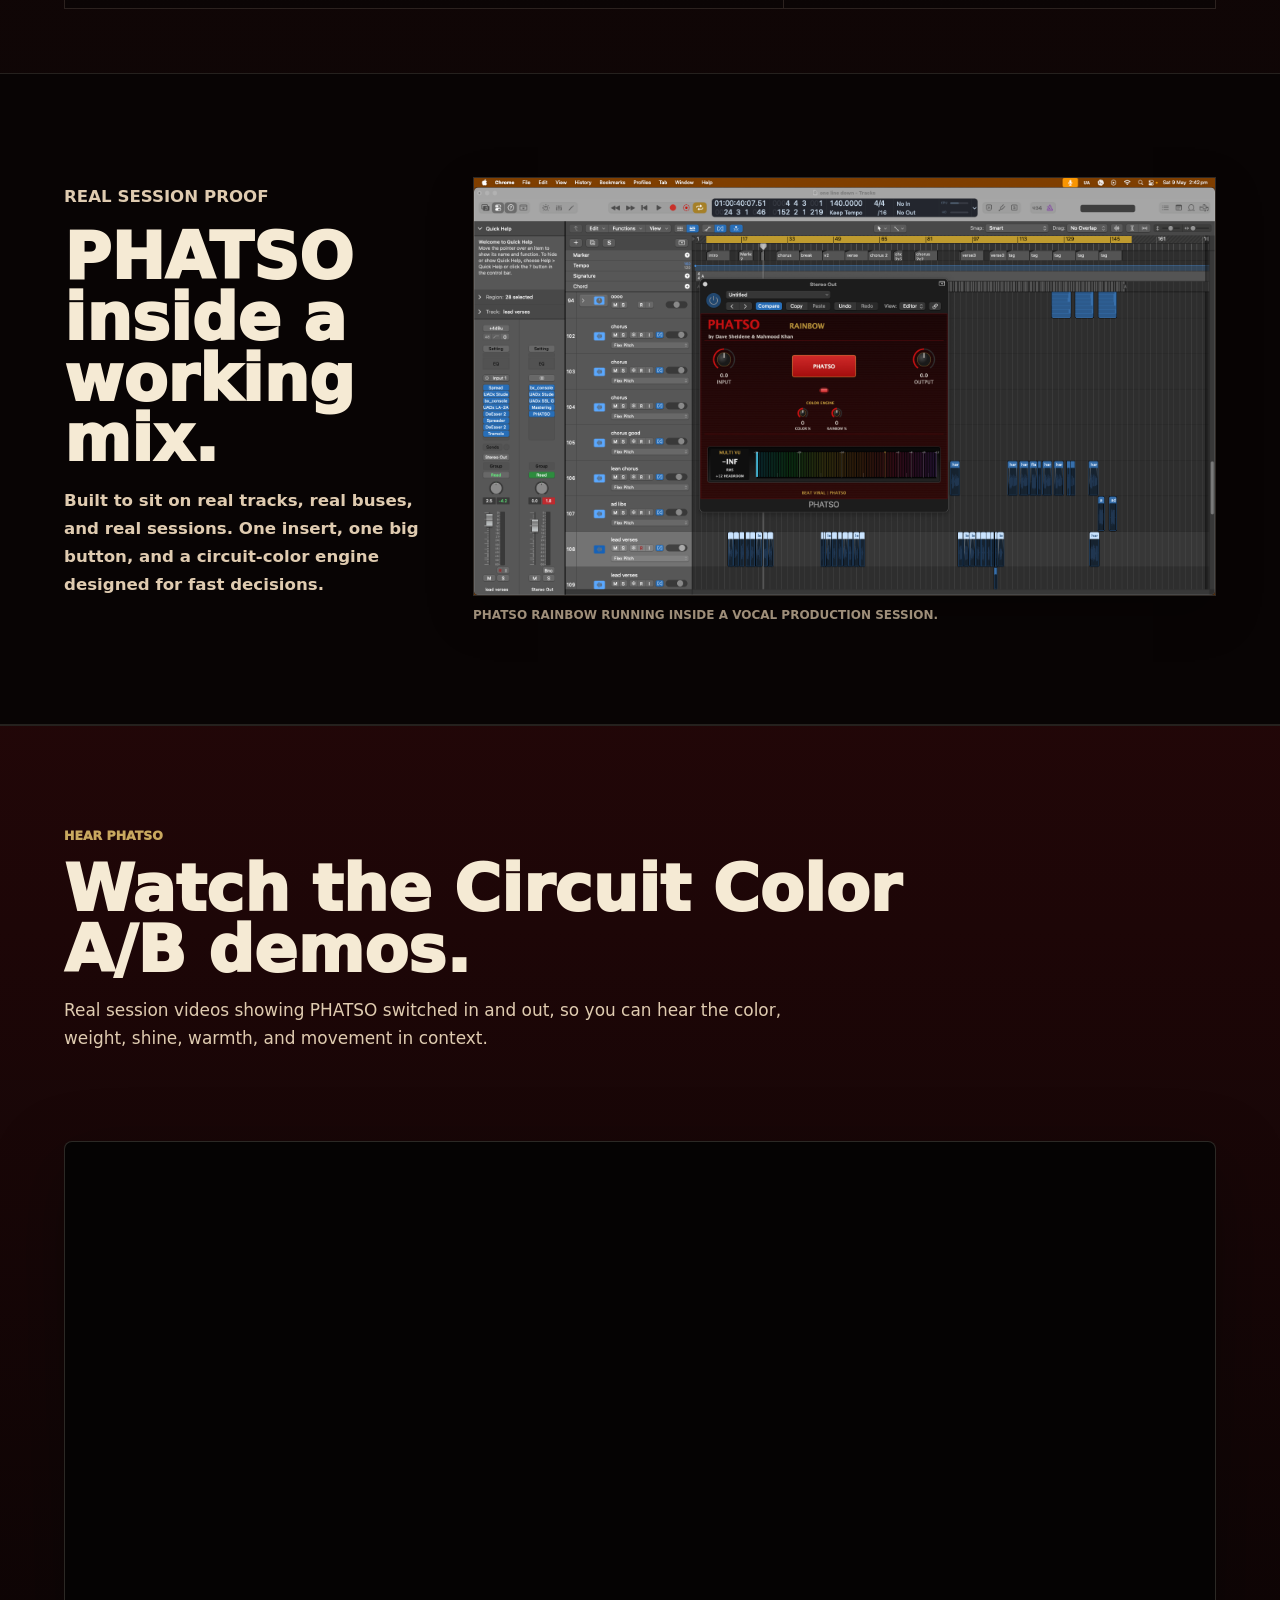
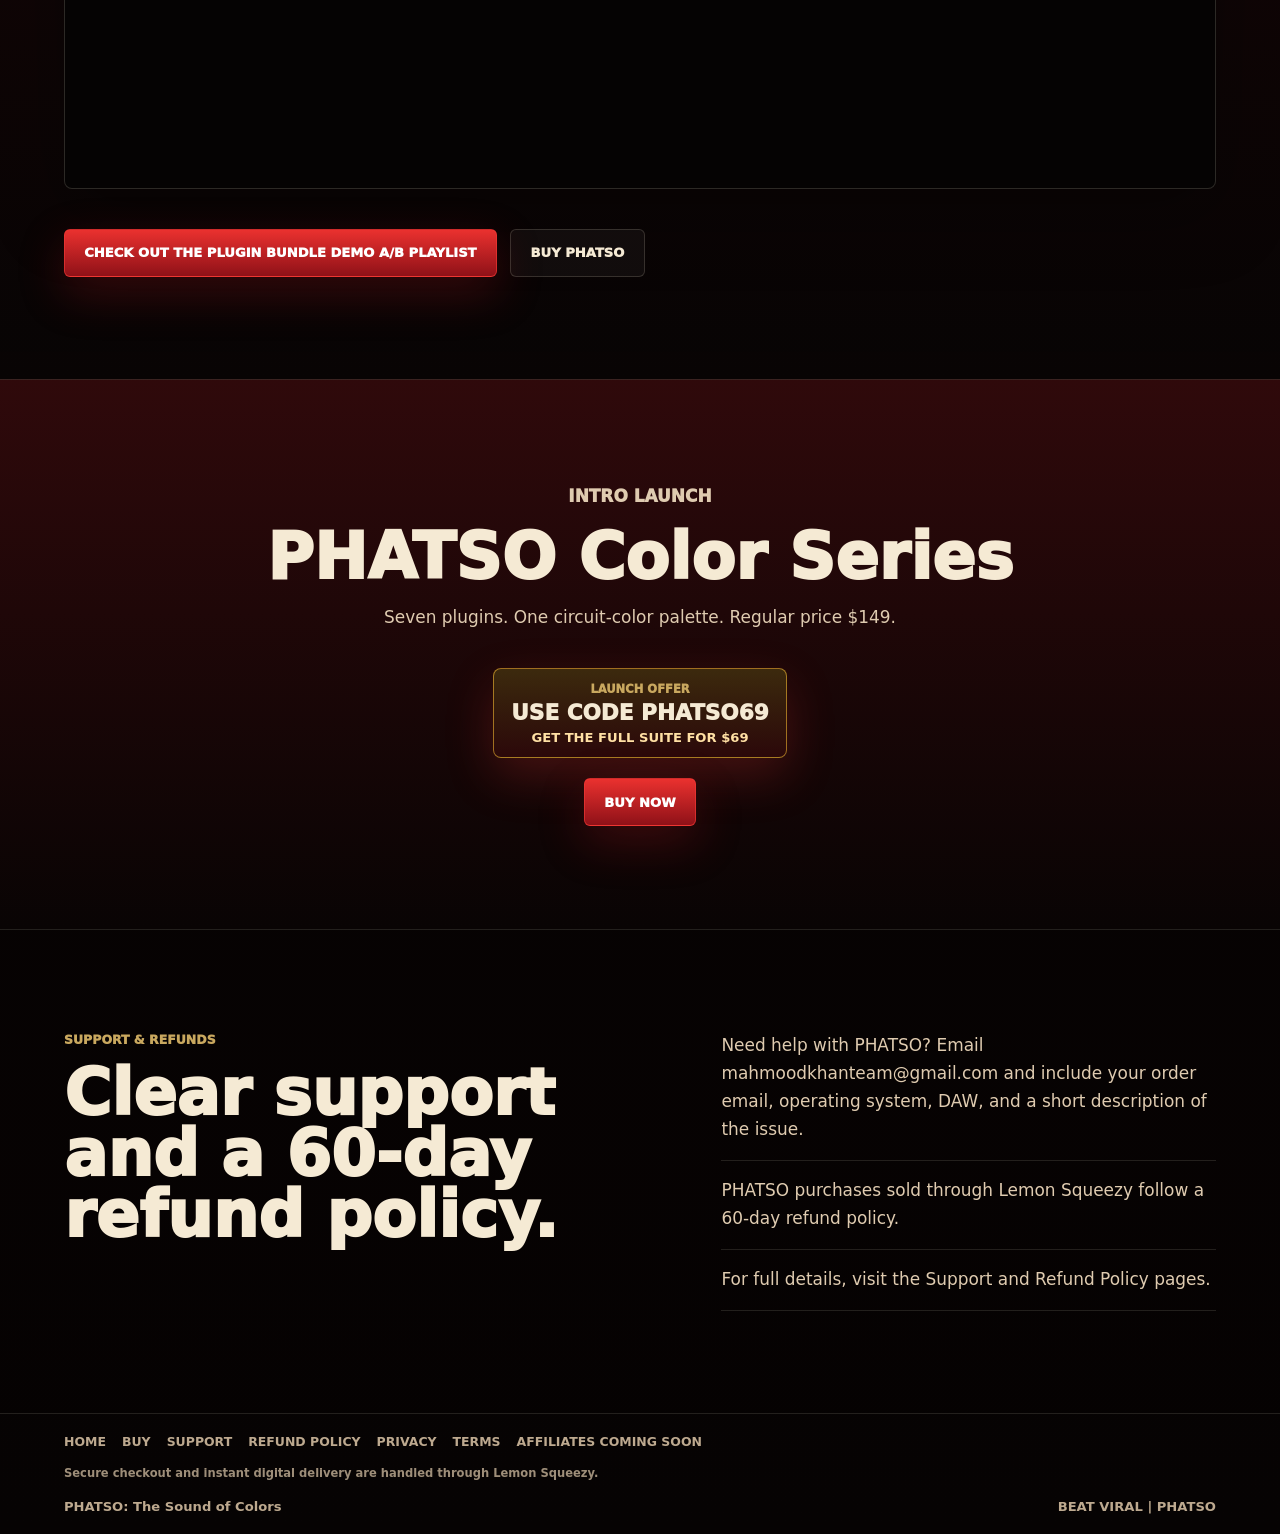
==== commit f901cbf5: "Amplify color use-case copy" ====
--- a/index.html
+++ b/index.html
@@ -5,7 +5,7 @@
   <meta name="viewport" content="width=device-width, initial-scale=1">
   <meta name="description" content="PHATSO Color Series: seven simple tone plugins that make digital tracks feel bigger, richer, wider, and more finished with subtle circuit color.">
   <title>PHATSO Color Series</title>
-  <link rel="stylesheet" href="styles.css?v=20260516b">
+  <link rel="stylesheet" href="styles.css?v=20260516c">
   <link rel="stylesheet" href="compliance.css?v=20260516a">
 </head>
 <body>
@@ -94,37 +94,37 @@
       <article class="color-card rainbow">
         <span>01</span>
         <h3>RAINBOW</h3>
-        <p>Full-spectrum circuit color. The complete PHATSO palette in one insert.</p>
+        <p>Bring your mix to life. Drop RAINBOW on the mix bus for the full PHATSO color stack: bigger, wider, richer, and more finished.</p>
       </article>
       <article class="color-card iron">
         <span>02</span>
         <h3>IRON</h3>
-        <p>Transformer weight, low-mid authority, and record-console density.</p>
+        <p>Put weight under vocals, drums, bass, guitars, and buses. IRON adds grip, size, and low-mid authority when a track feels thin.</p>
       </article>
       <article class="color-card glass">
         <span>03</span>
         <h3>GLASS</h3>
-        <p>Forward clarity, clean edge, and open detail without harshness.</p>
+        <p>Push a sound forward without making it harsh. GLASS gives vocals, guitars, keys, and drums that clean edge and expensive shine.</p>
       </article>
       <article class="color-card velvet">
         <span>04</span>
         <h3>VELVET</h3>
-        <p>Smooth tube-style gloss, soft top, and expensive middle.</p>
+        <p>Smooth the top, thicken the middle, and make a source feel more luxurious. VELVET loves vocals, strings, pads, and lead instruments.</p>
       </article>
       <article class="color-card amber">
         <span>05</span>
         <h3>AMBER</h3>
-        <p>Tape and electronics glow. Warmth without obvious wobble or squeeze.</p>
+        <p>Add warm glow and movement to tracks that feel too digital. AMBER fattens drums, synths, guitars, vocals, and music buses.</p>
       </article>
       <article class="color-card chrome">
         <span>06</span>
         <h3>CHROME</h3>
-        <p>Modern console polish. Tight, shiny, controlled, and finished.</p>
+        <p>Make the sound feel polished, tight, and release-ready. CHROME is the clean hype color for beats, vocals, drums, and mix buses.</p>
       </article>
       <article class="color-card black">
         <span>07</span>
         <h3>BLACK</h3>
-        <p>Darker saturation color. Weight, shadow, and attitude.</p>
+        <p>Give sounds shadow, attitude, and thicker edges. BLACK is for drums, bass, hooks, and tracks that need to feel bold and dangerous.</p>
       </article>
     </section>
 
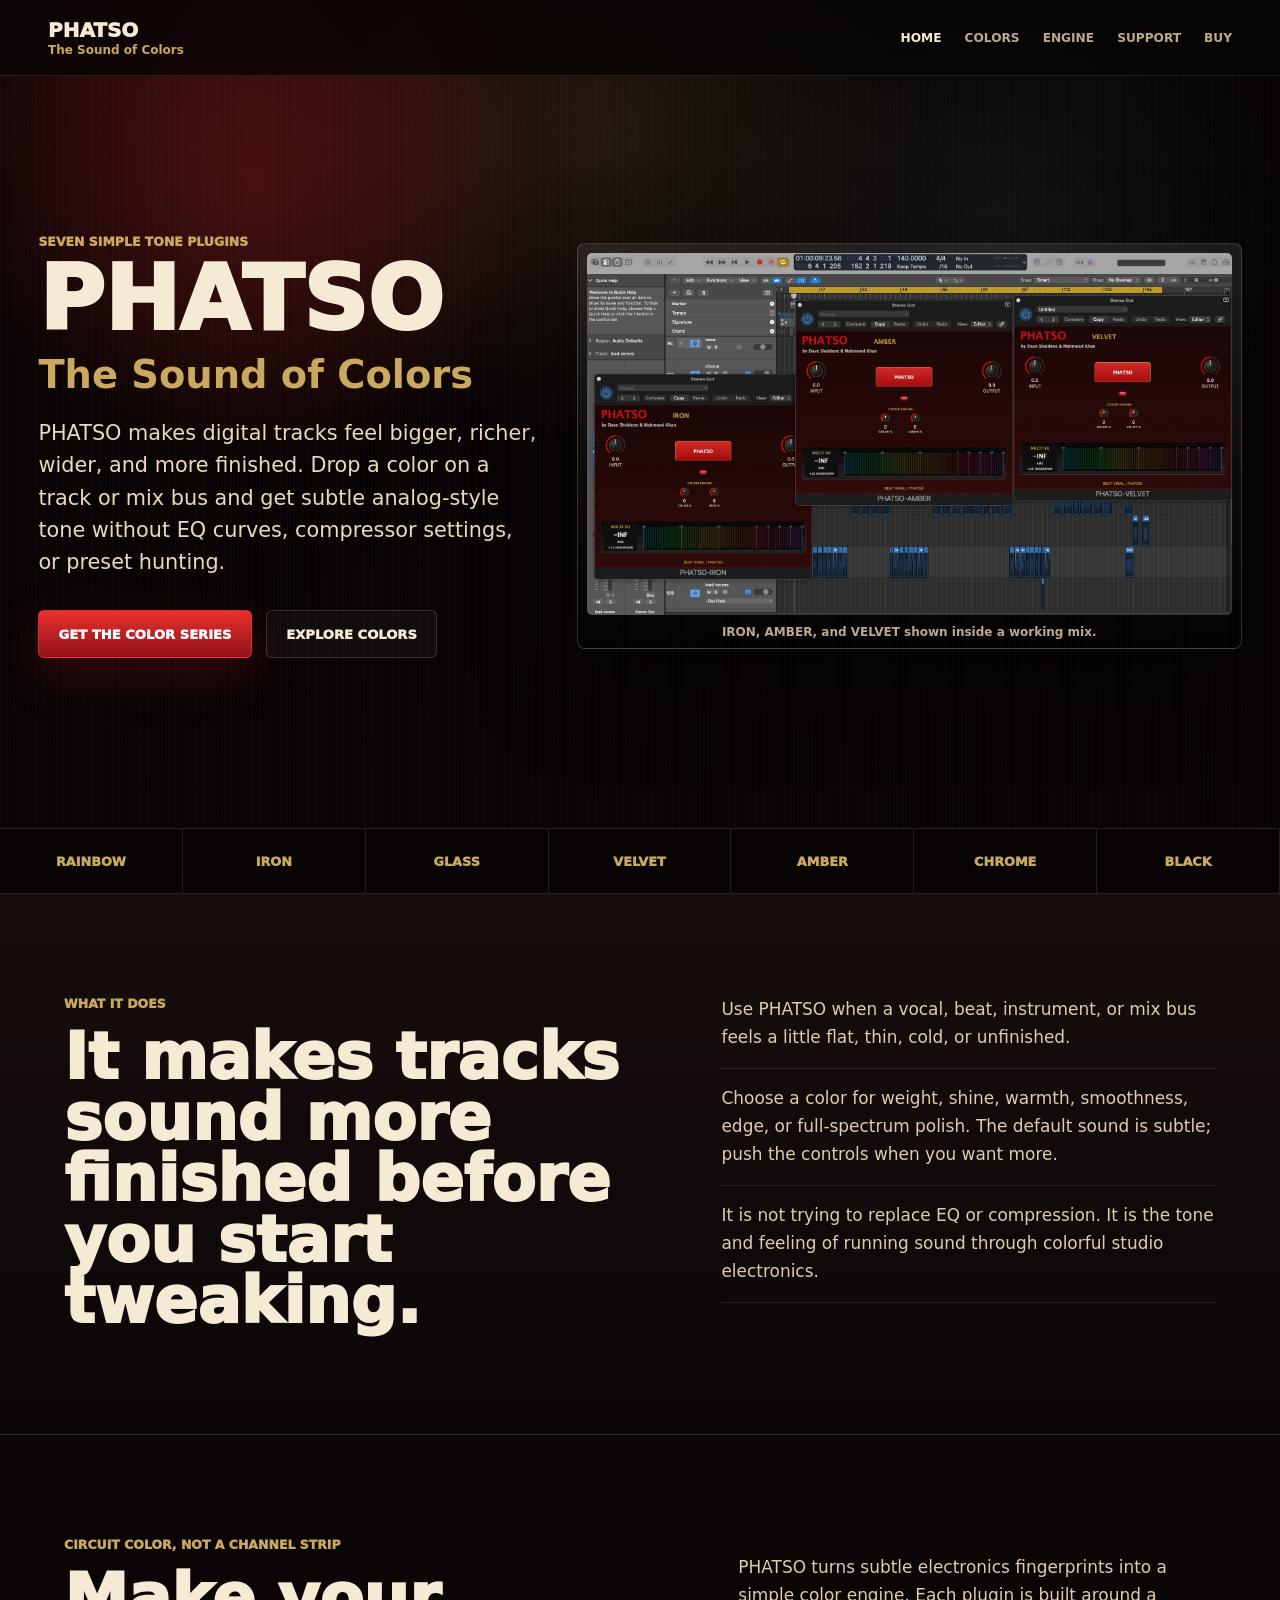
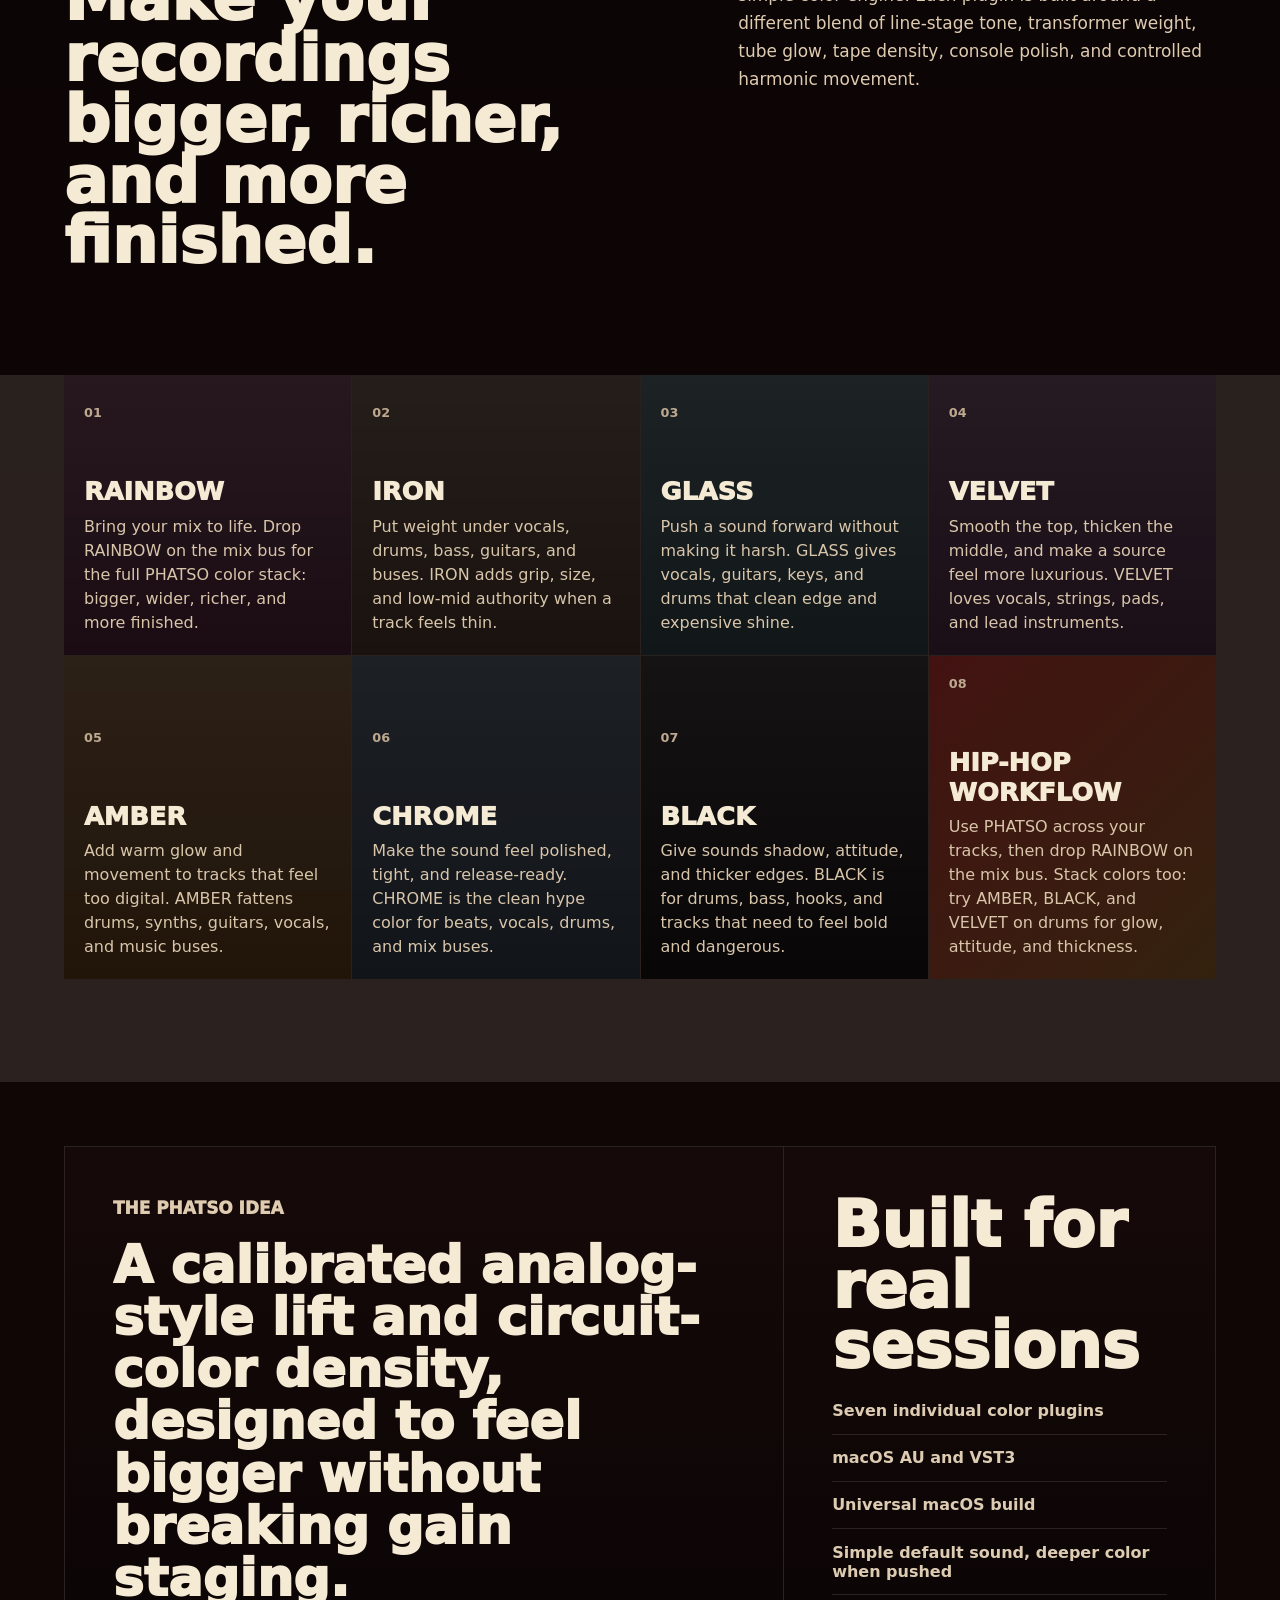
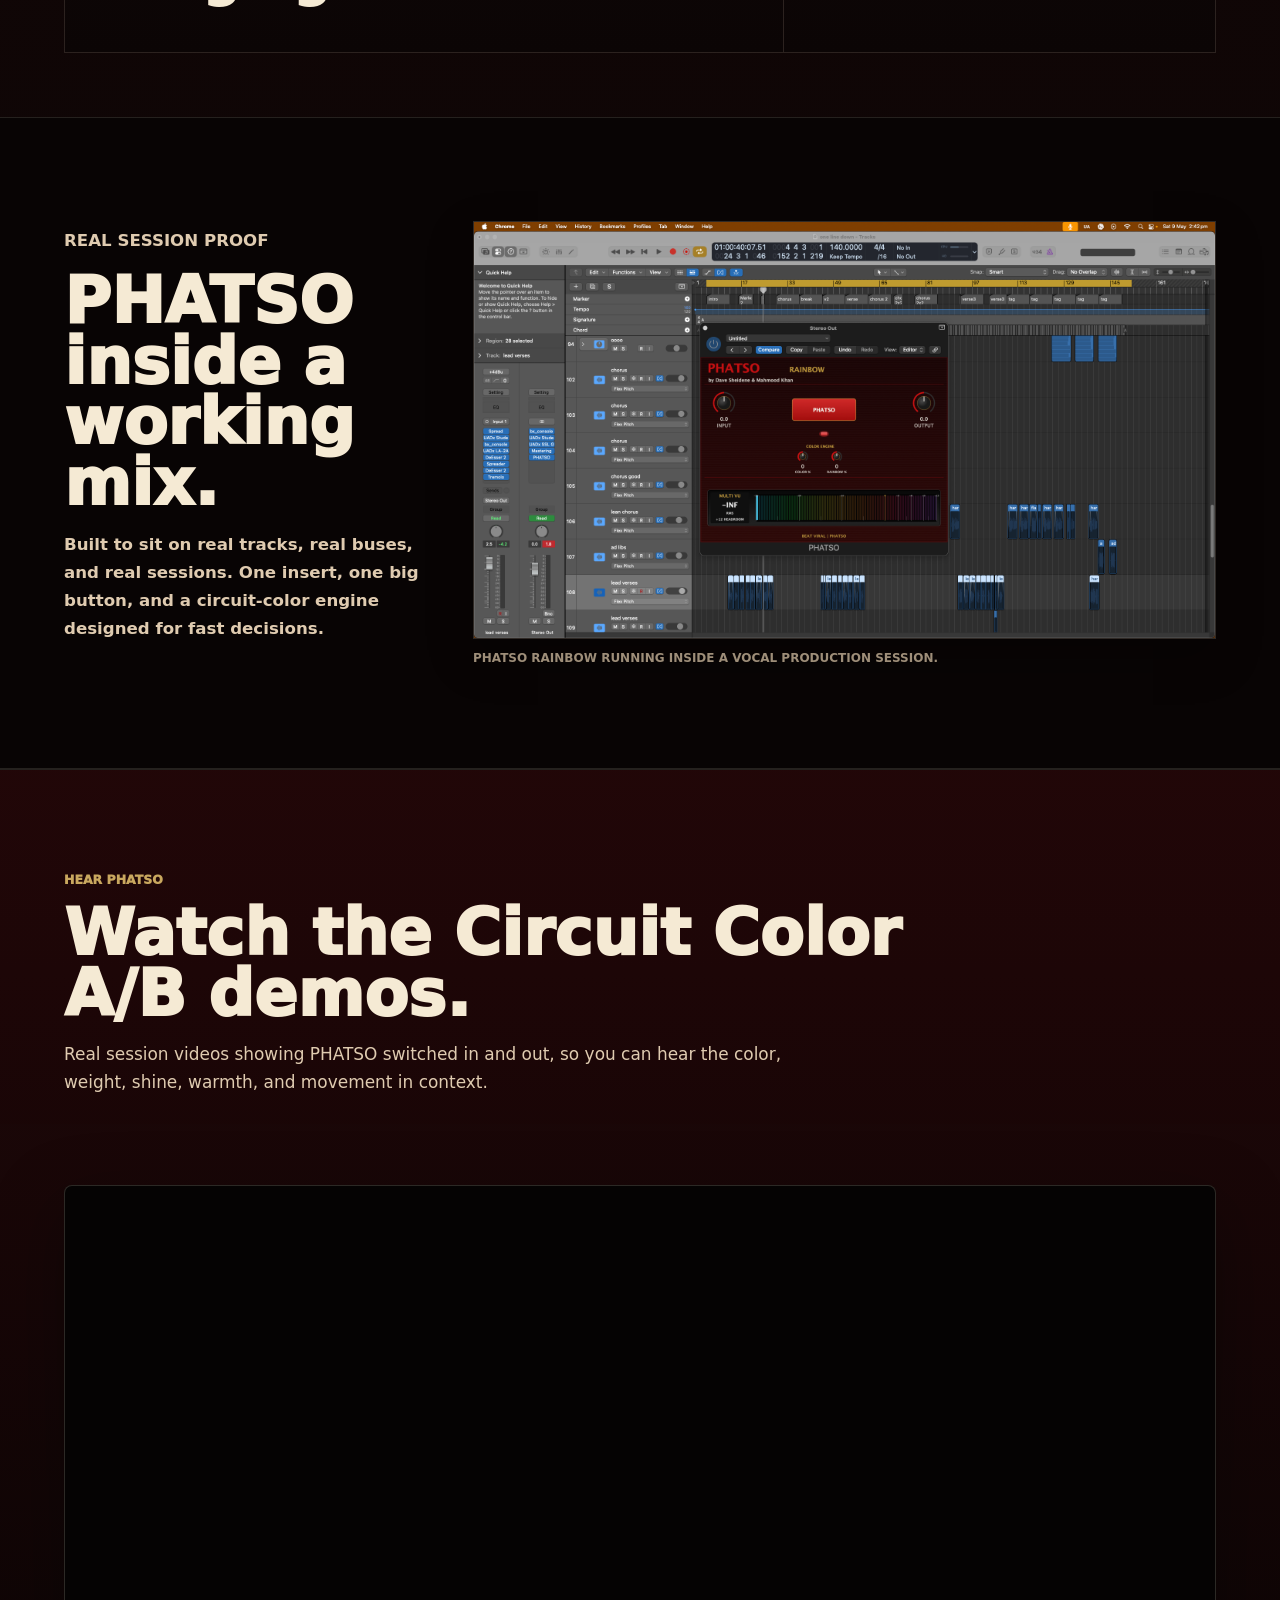
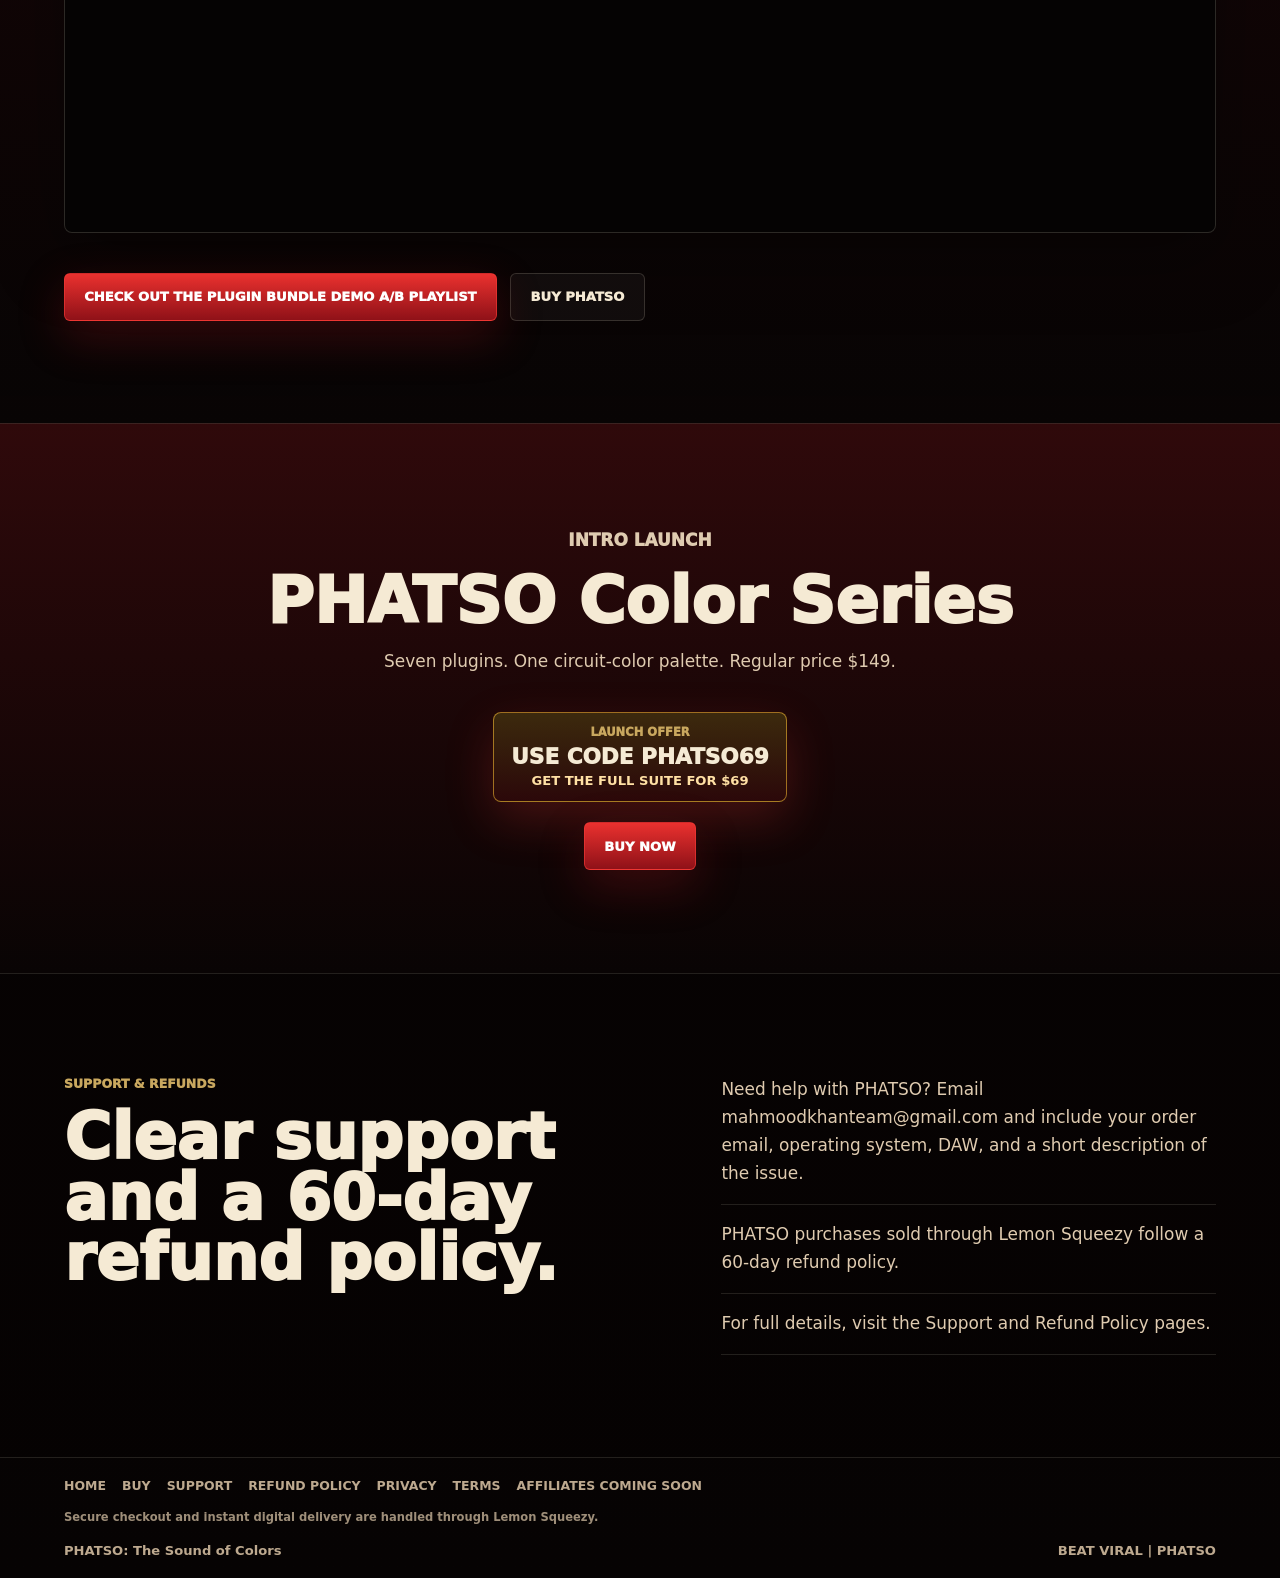
==== commit a26d1859: "Add hip-hop workflow card" ====
--- a/index.html
+++ b/index.html
@@ -5,7 +5,7 @@
   <meta name="viewport" content="width=device-width, initial-scale=1">
   <meta name="description" content="PHATSO Color Series: seven simple tone plugins that make digital tracks feel bigger, richer, wider, and more finished with subtle circuit color.">
   <title>PHATSO Color Series</title>
-  <link rel="stylesheet" href="styles.css?v=20260516c">
+  <link rel="stylesheet" href="styles.css?v=20260516d">
   <link rel="stylesheet" href="compliance.css?v=20260516a">
 </head>
 <body>
@@ -126,6 +126,11 @@
         <h3>BLACK</h3>
         <p>Give sounds shadow, attitude, and thicker edges. BLACK is for drums, bass, hooks, and tracks that need to feel bold and dangerous.</p>
       </article>
+      <article class="color-card producer">
+        <span>08</span>
+        <h3>HIP-HOP WORKFLOW</h3>
+        <p>Use PHATSO across your tracks, then drop RAINBOW on the mix bus. Stack colors too: try AMBER, BLACK, and VELVET on drums for glow, attitude, and thickness.</p>
+      </article>
     </section>
 
     <section class="section proof">
--- a/styles.css
+++ b/styles.css
@@ -498,6 +498,11 @@
 .amber { background-color: #21150a; }
 .chrome { background-color: #111419; }
 .black { background-color: #080607; }
+.producer {
+  background:
+    linear-gradient(135deg, rgba(241, 58, 53, 0.22), rgba(255, 194, 51, 0.14)),
+    #120708;
+}
 
 .section-heading {
   max-width: 980px;
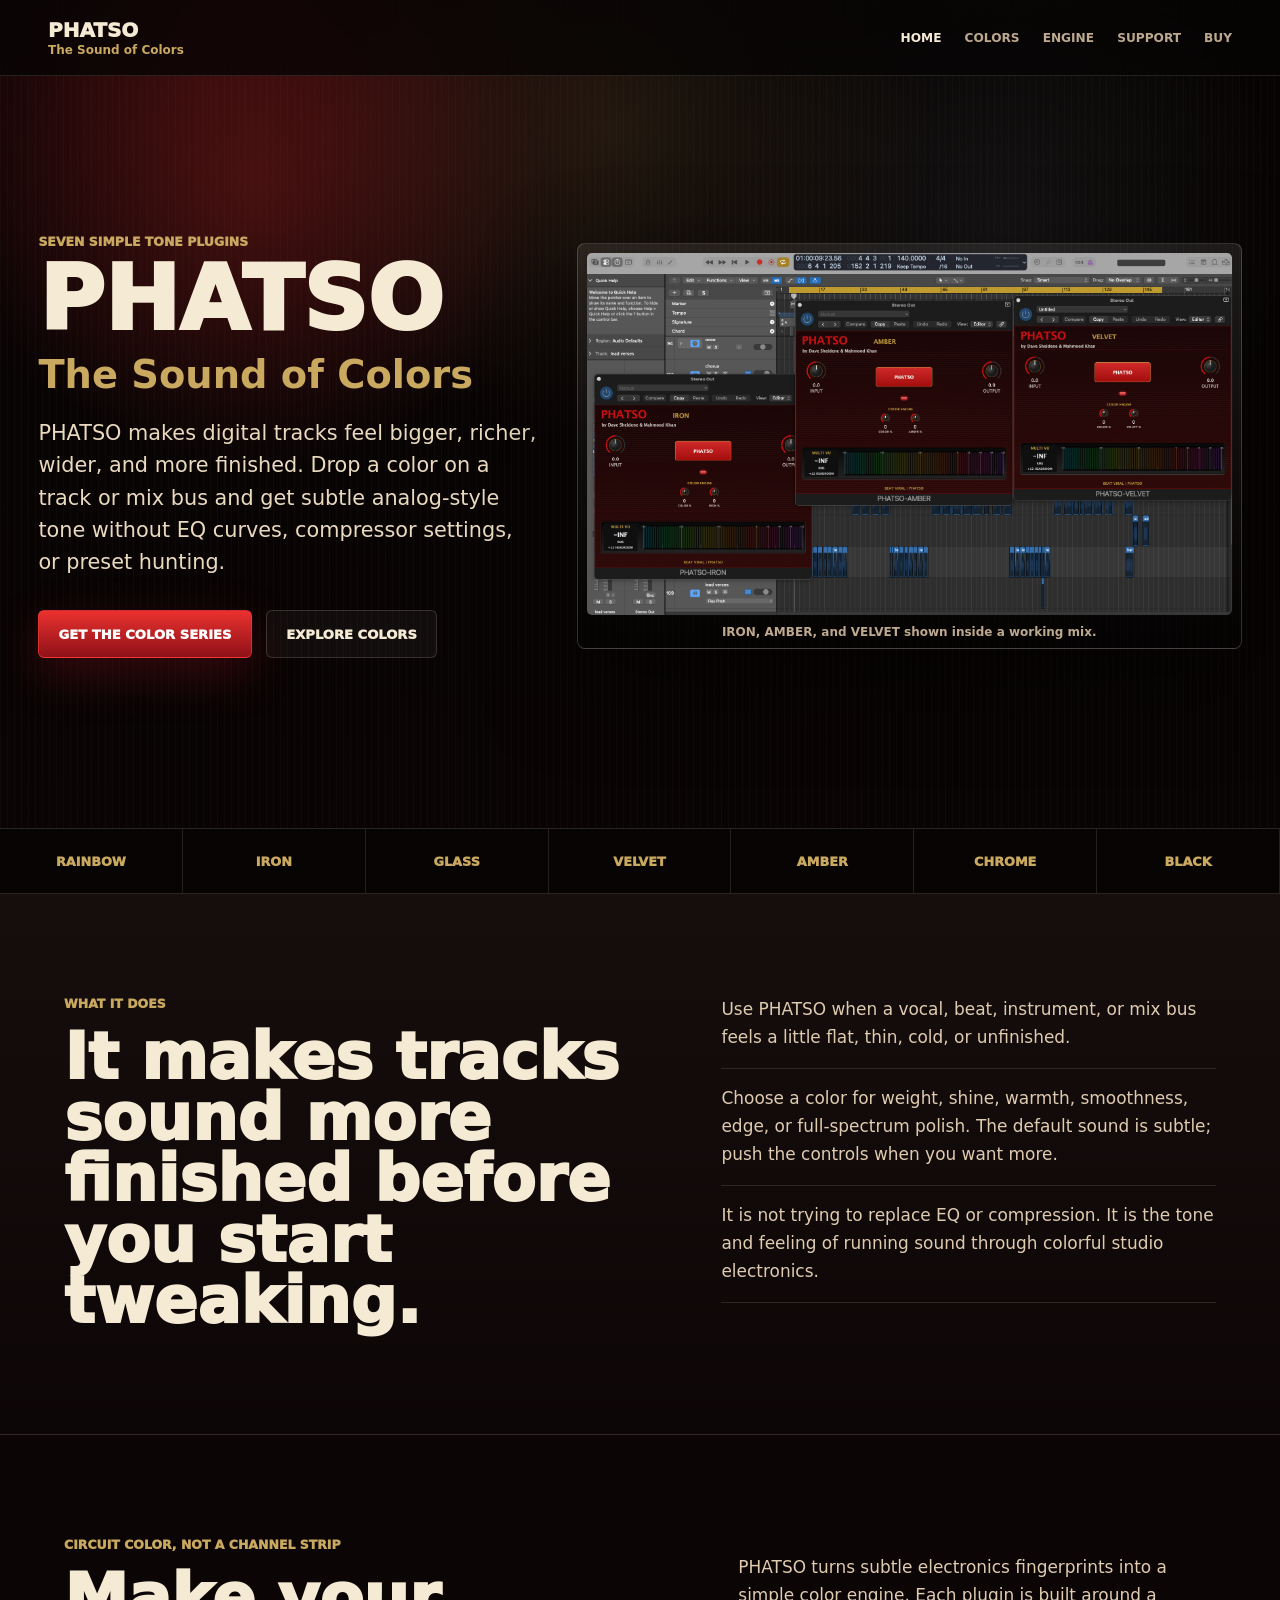
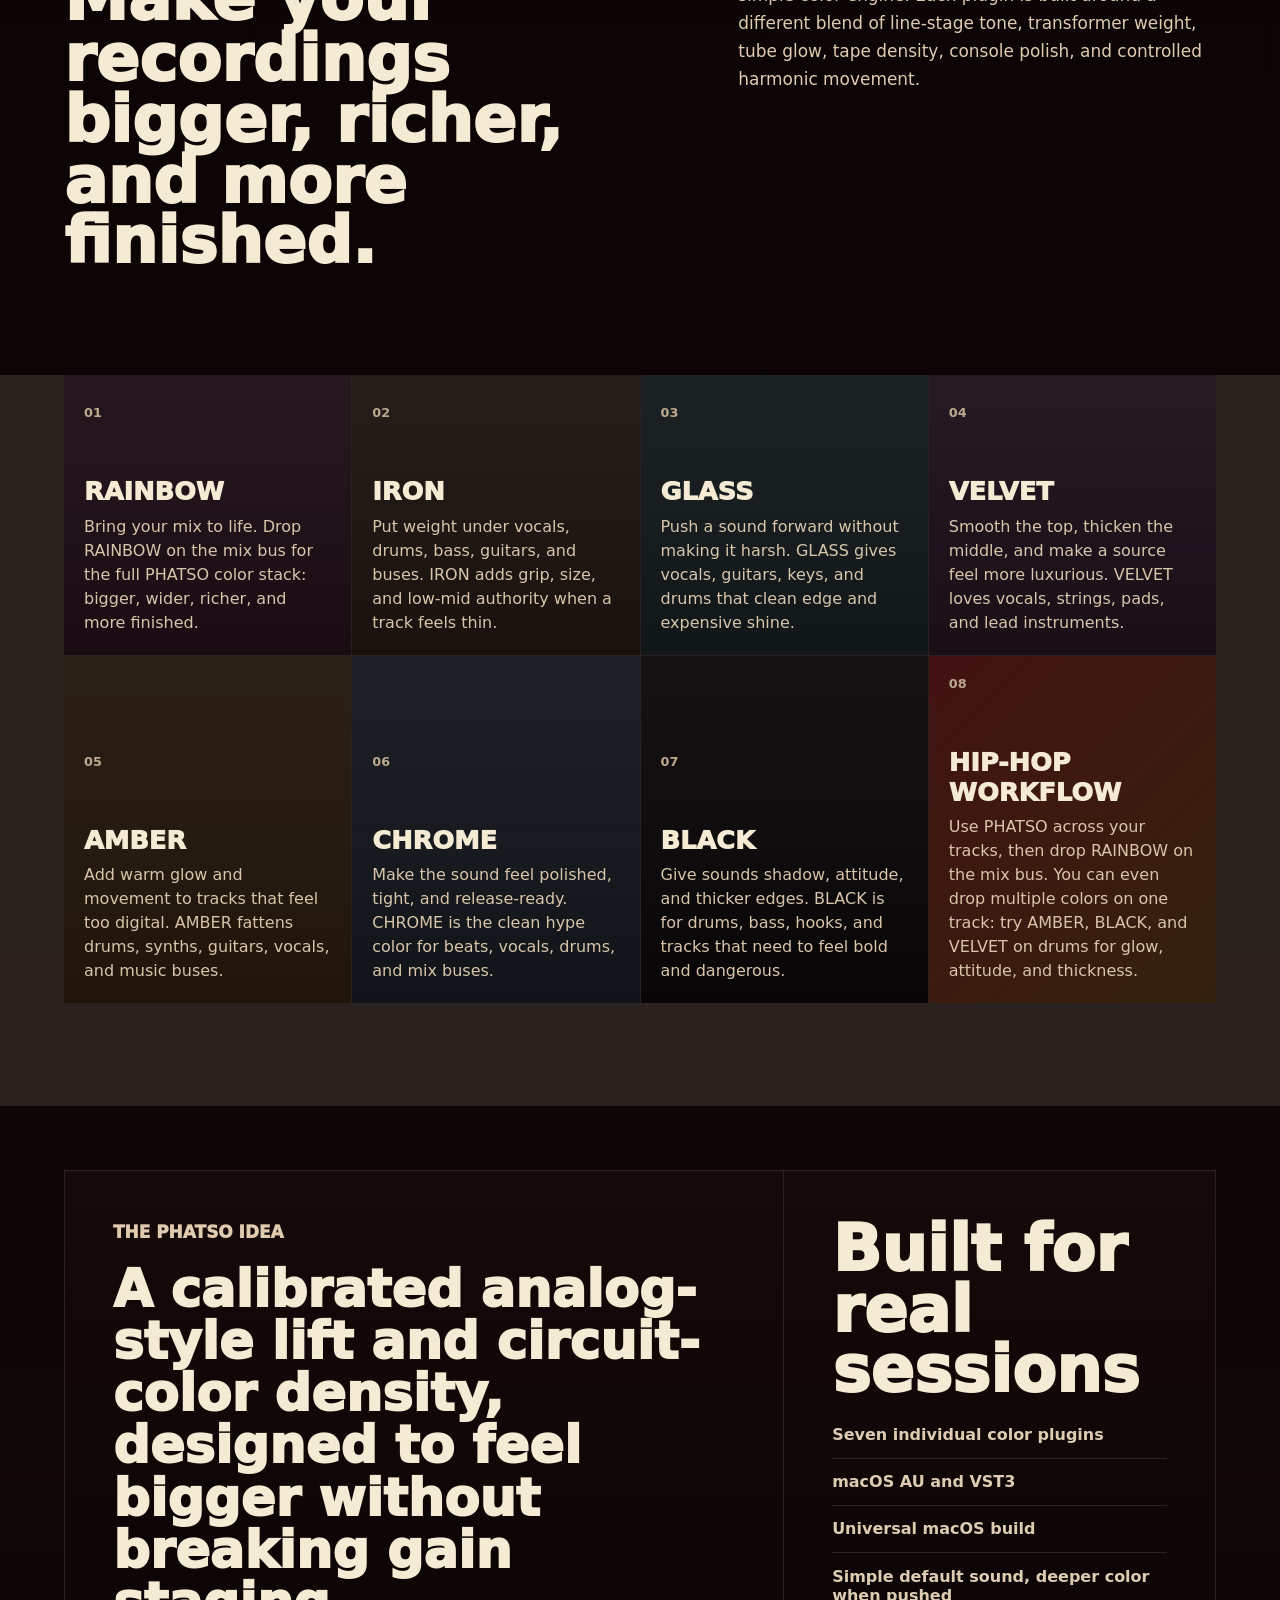
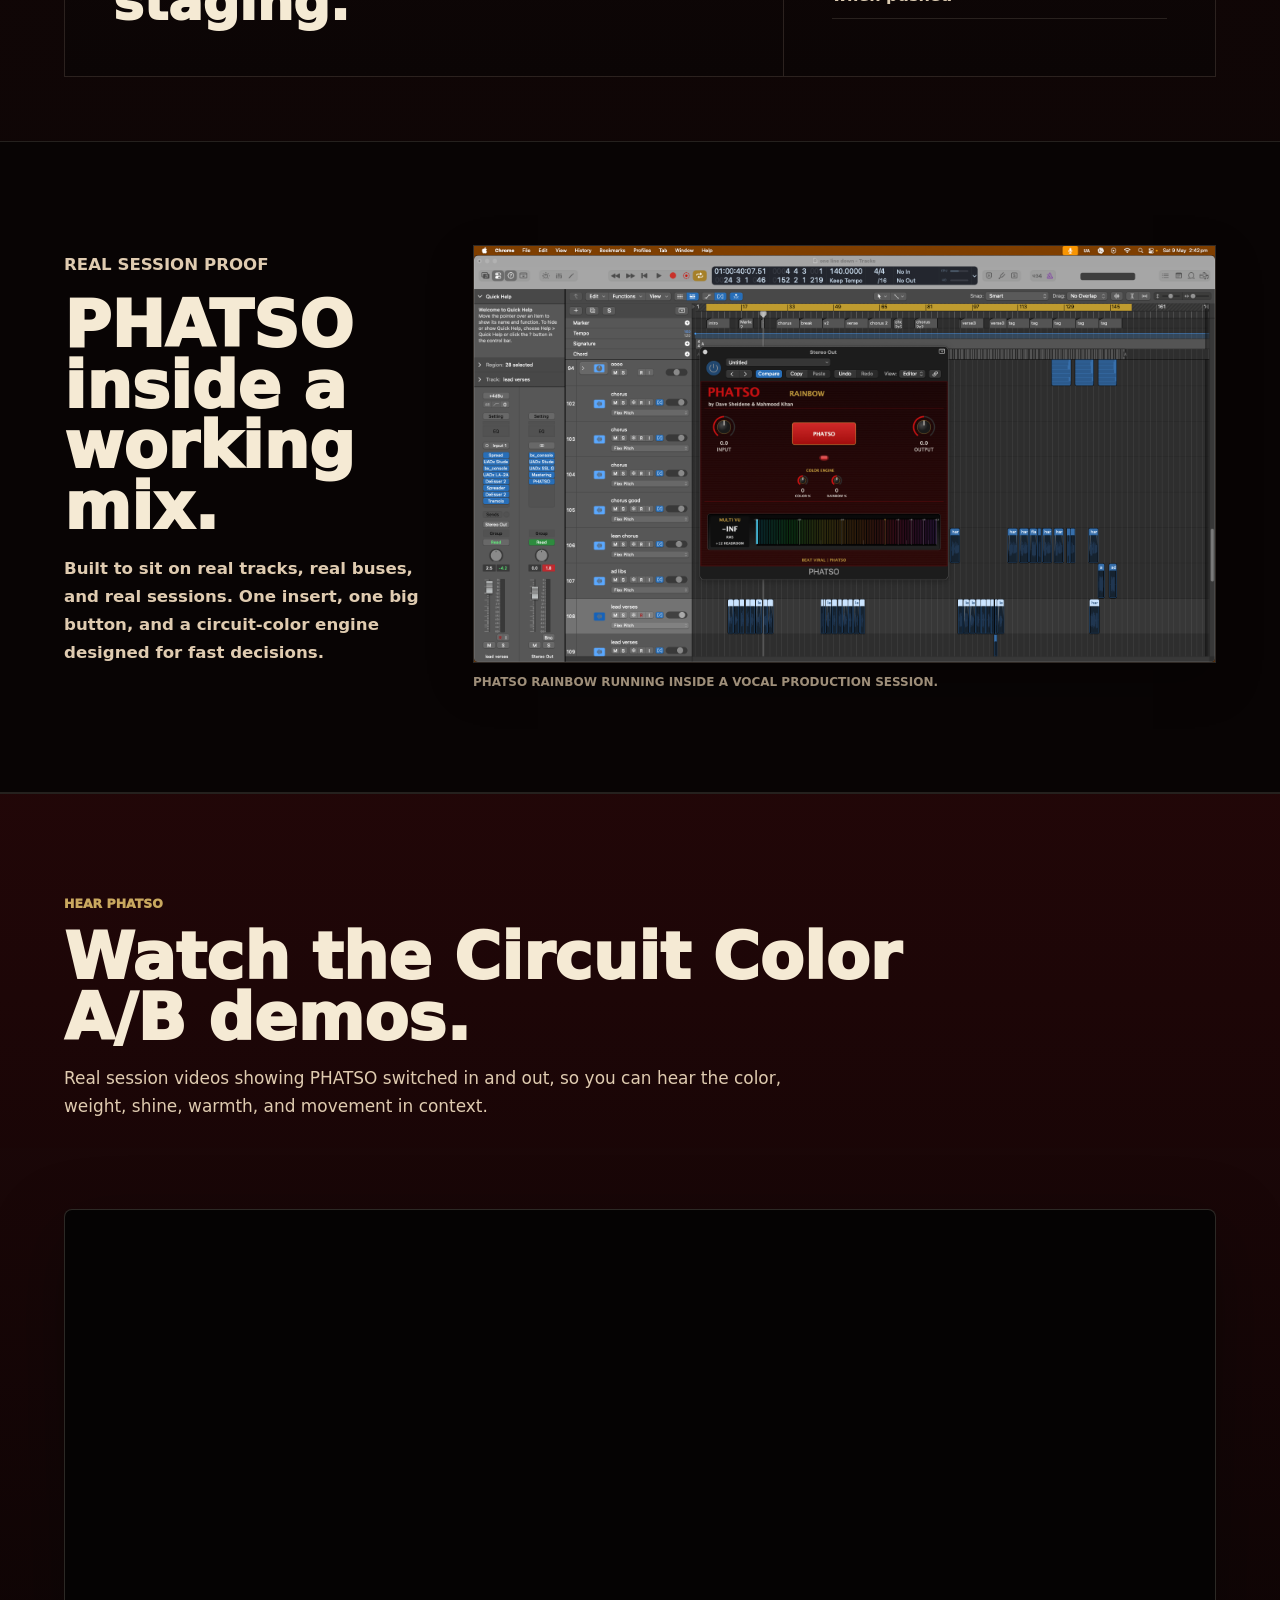
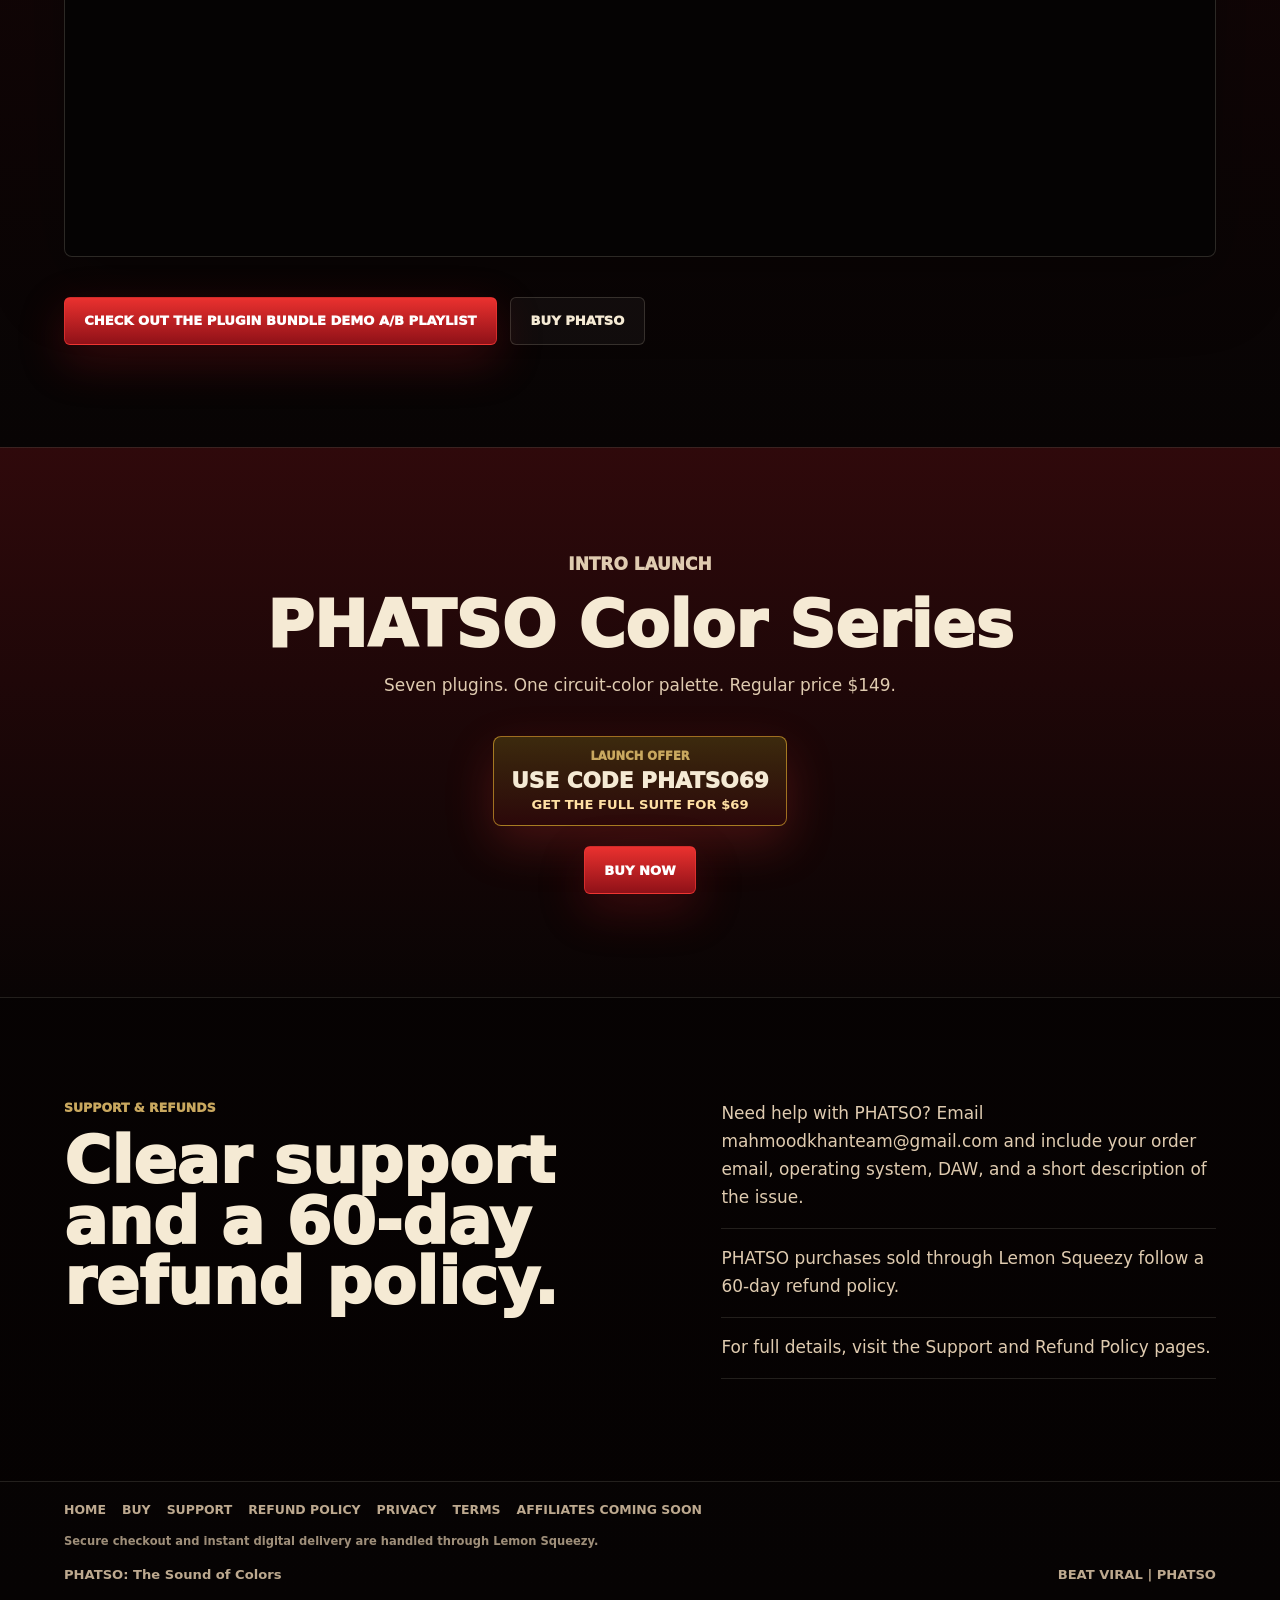
==== commit 6215496a: "Clarify multi-color track workflow" ====
--- a/index.html
+++ b/index.html
@@ -5,7 +5,7 @@
   <meta name="viewport" content="width=device-width, initial-scale=1">
   <meta name="description" content="PHATSO Color Series: seven simple tone plugins that make digital tracks feel bigger, richer, wider, and more finished with subtle circuit color.">
   <title>PHATSO Color Series</title>
-  <link rel="stylesheet" href="styles.css?v=20260516d">
+  <link rel="stylesheet" href="styles.css?v=20260516e">
   <link rel="stylesheet" href="compliance.css?v=20260516a">
 </head>
 <body>
@@ -129,7 +129,7 @@
       <article class="color-card producer">
         <span>08</span>
         <h3>HIP-HOP WORKFLOW</h3>
-        <p>Use PHATSO across your tracks, then drop RAINBOW on the mix bus. Stack colors too: try AMBER, BLACK, and VELVET on drums for glow, attitude, and thickness.</p>
+        <p>Use PHATSO across your tracks, then drop RAINBOW on the mix bus. You can even drop multiple colors on one track: try AMBER, BLACK, and VELVET on drums for glow, attitude, and thickness.</p>
       </article>
     </section>
 
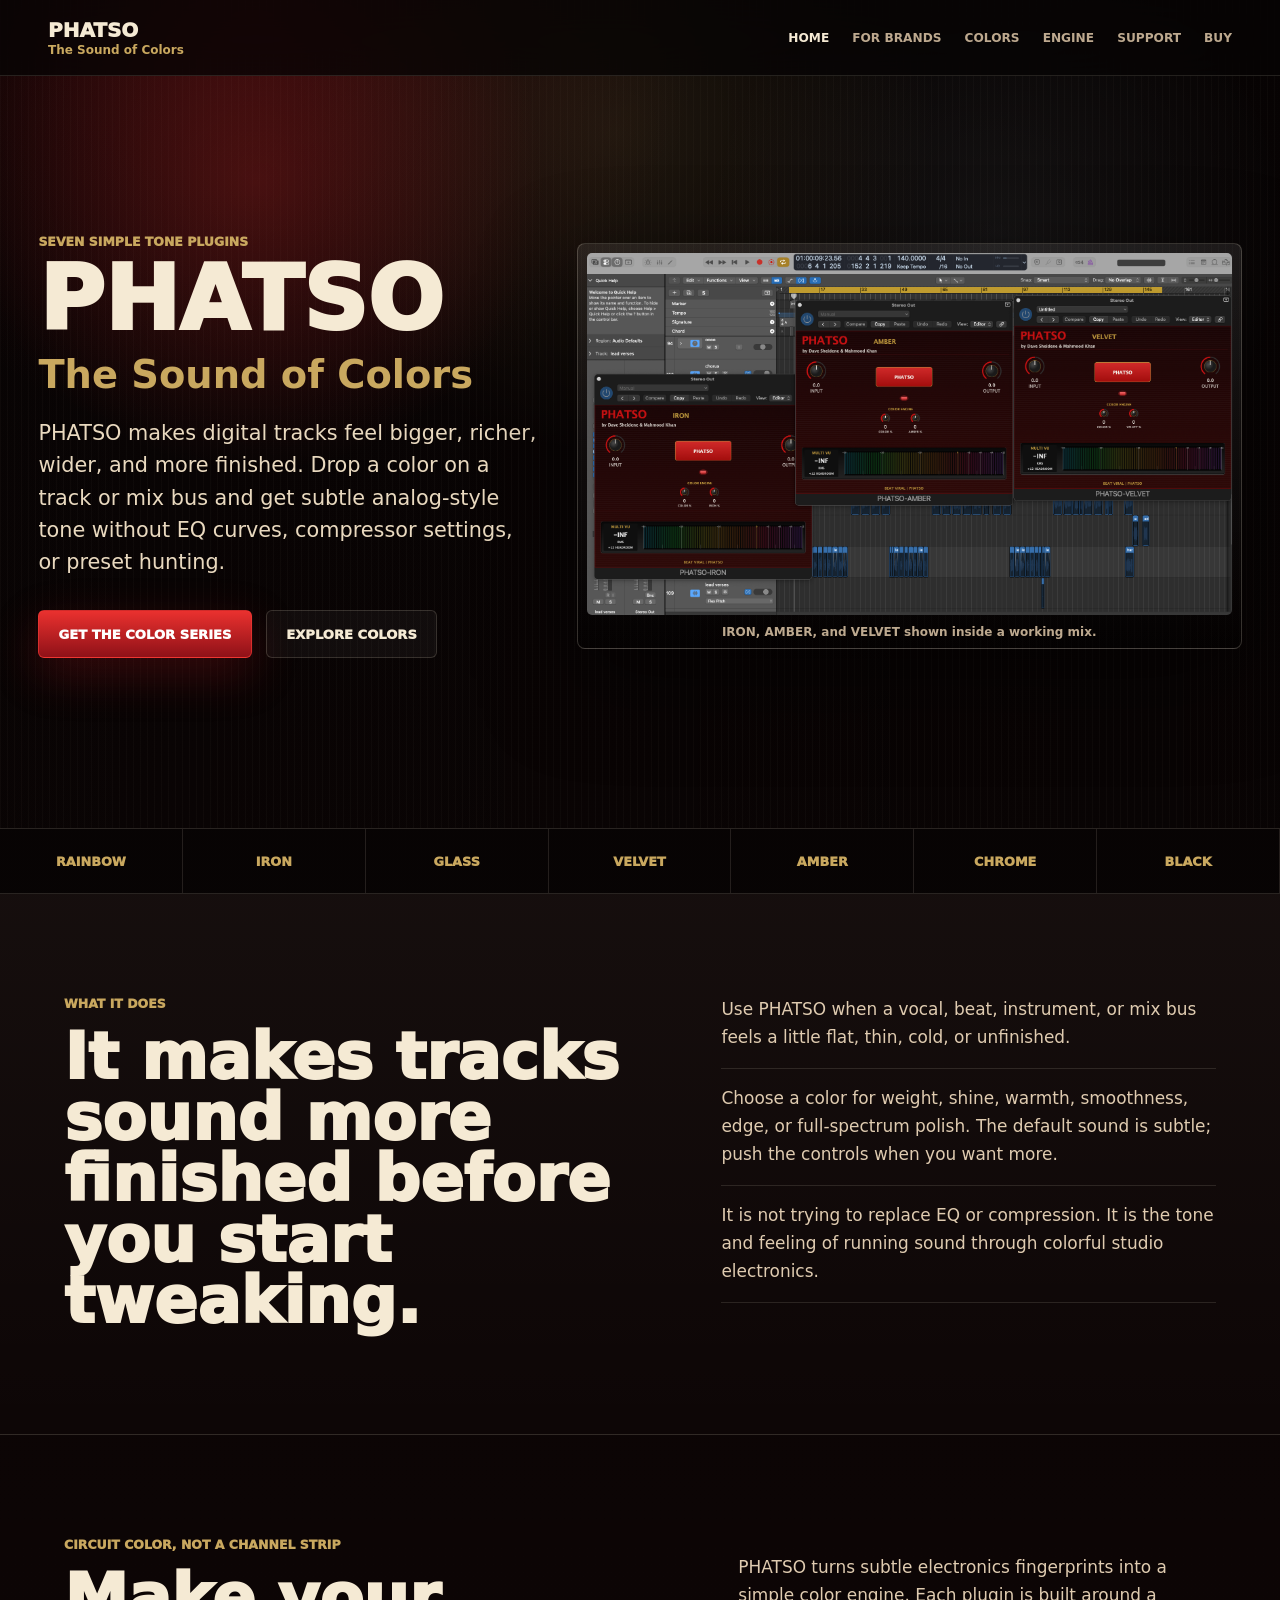
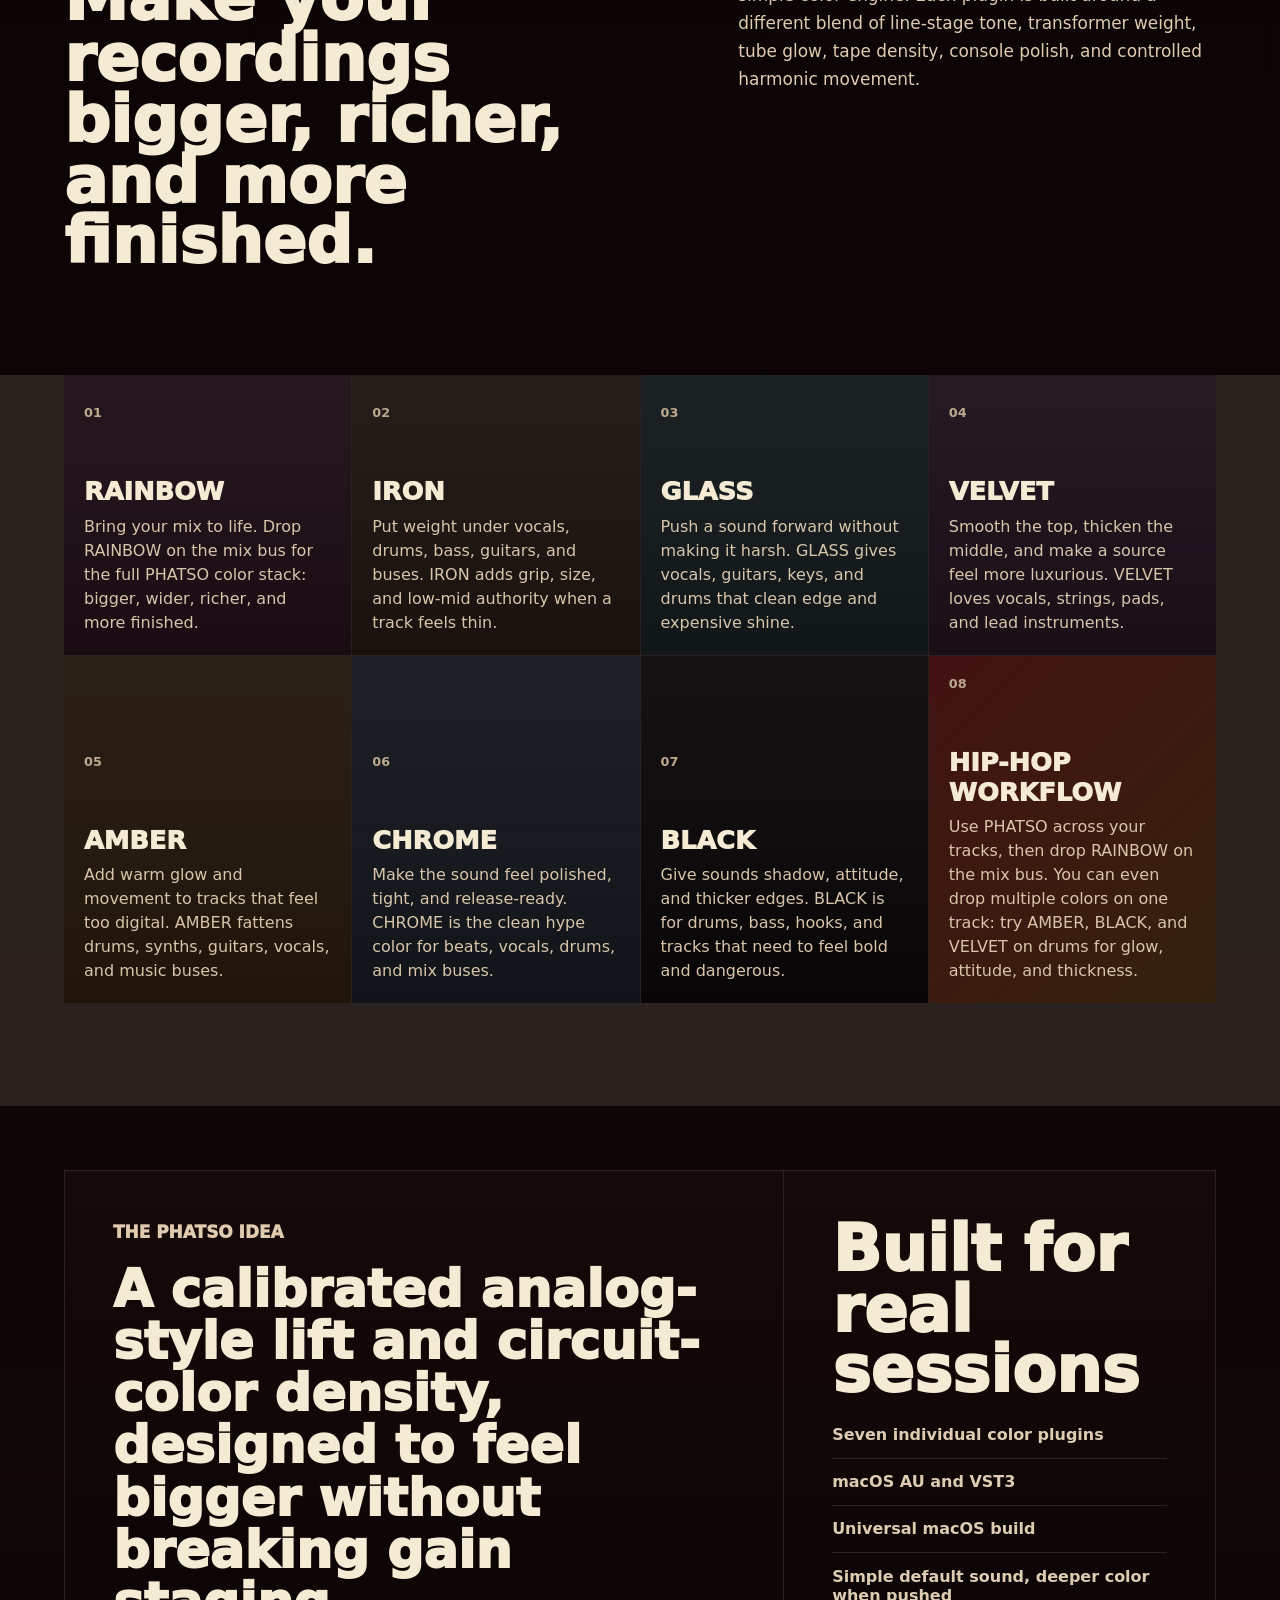
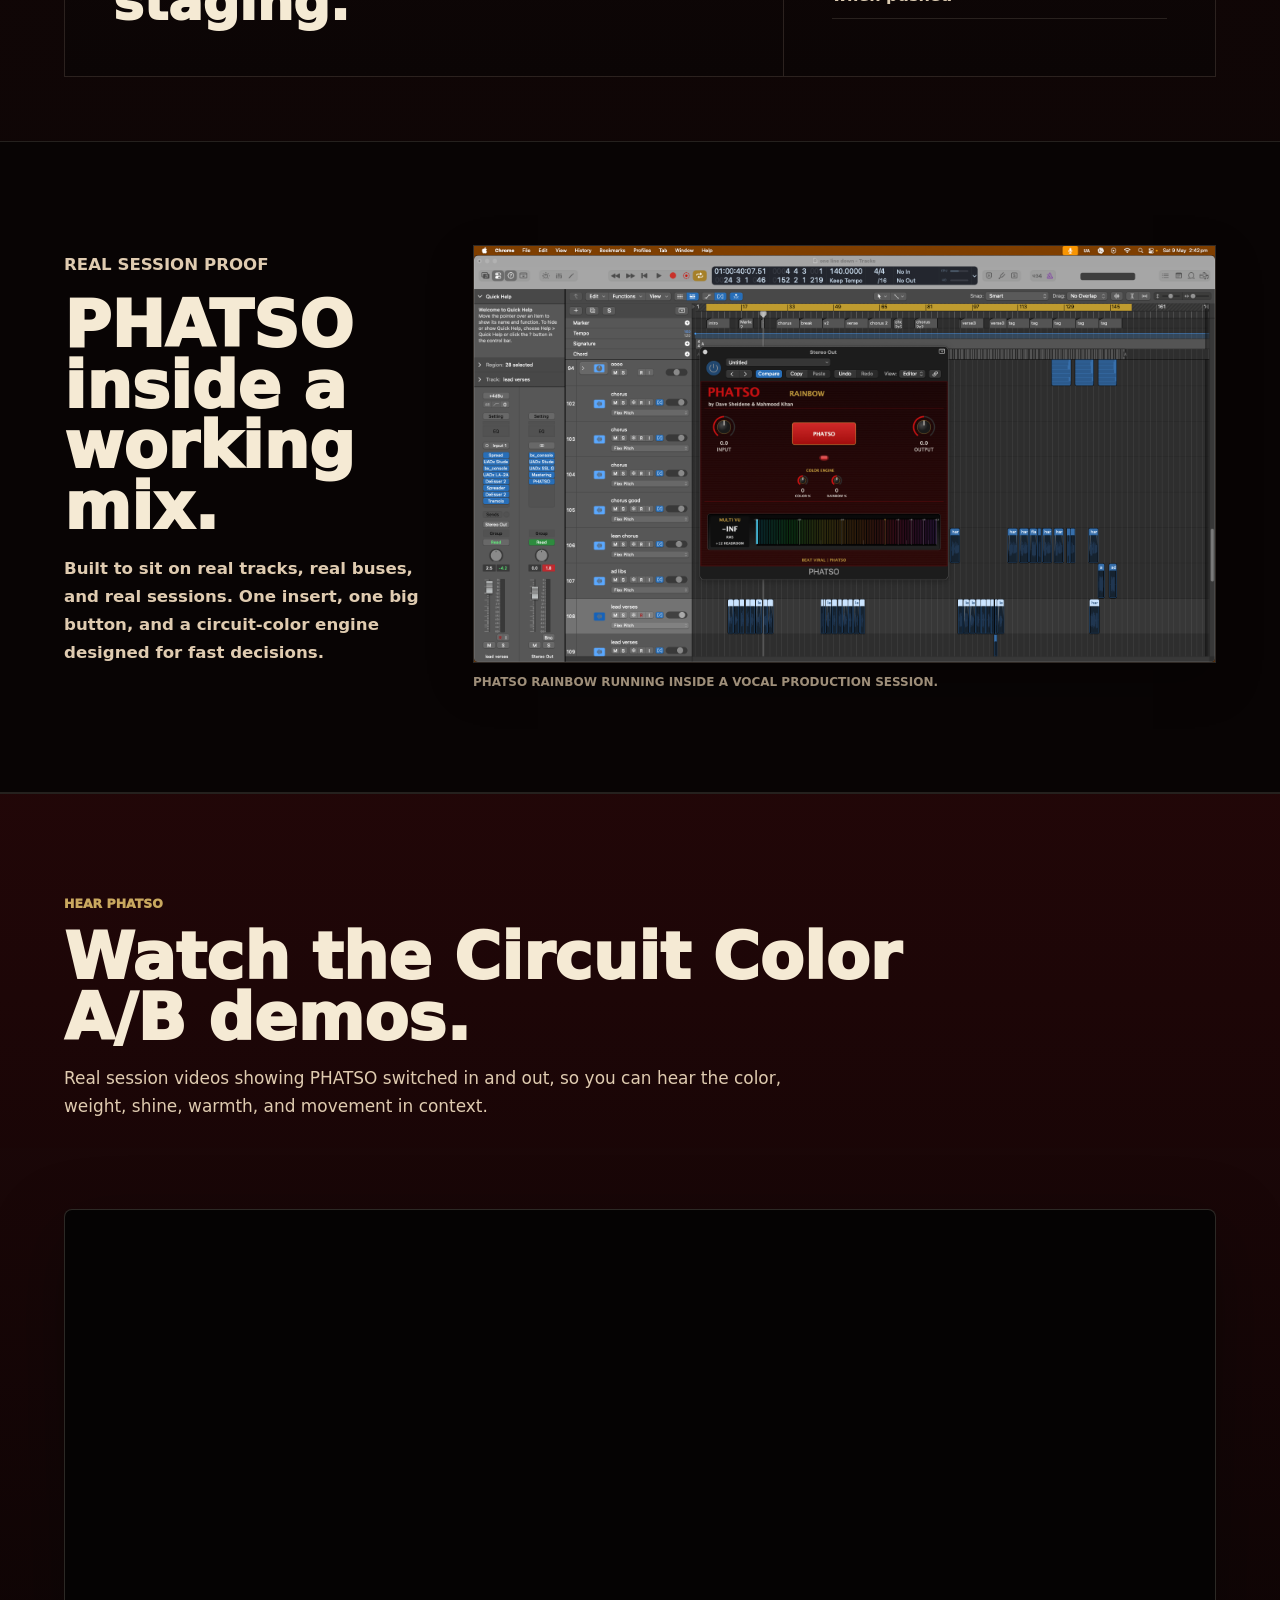
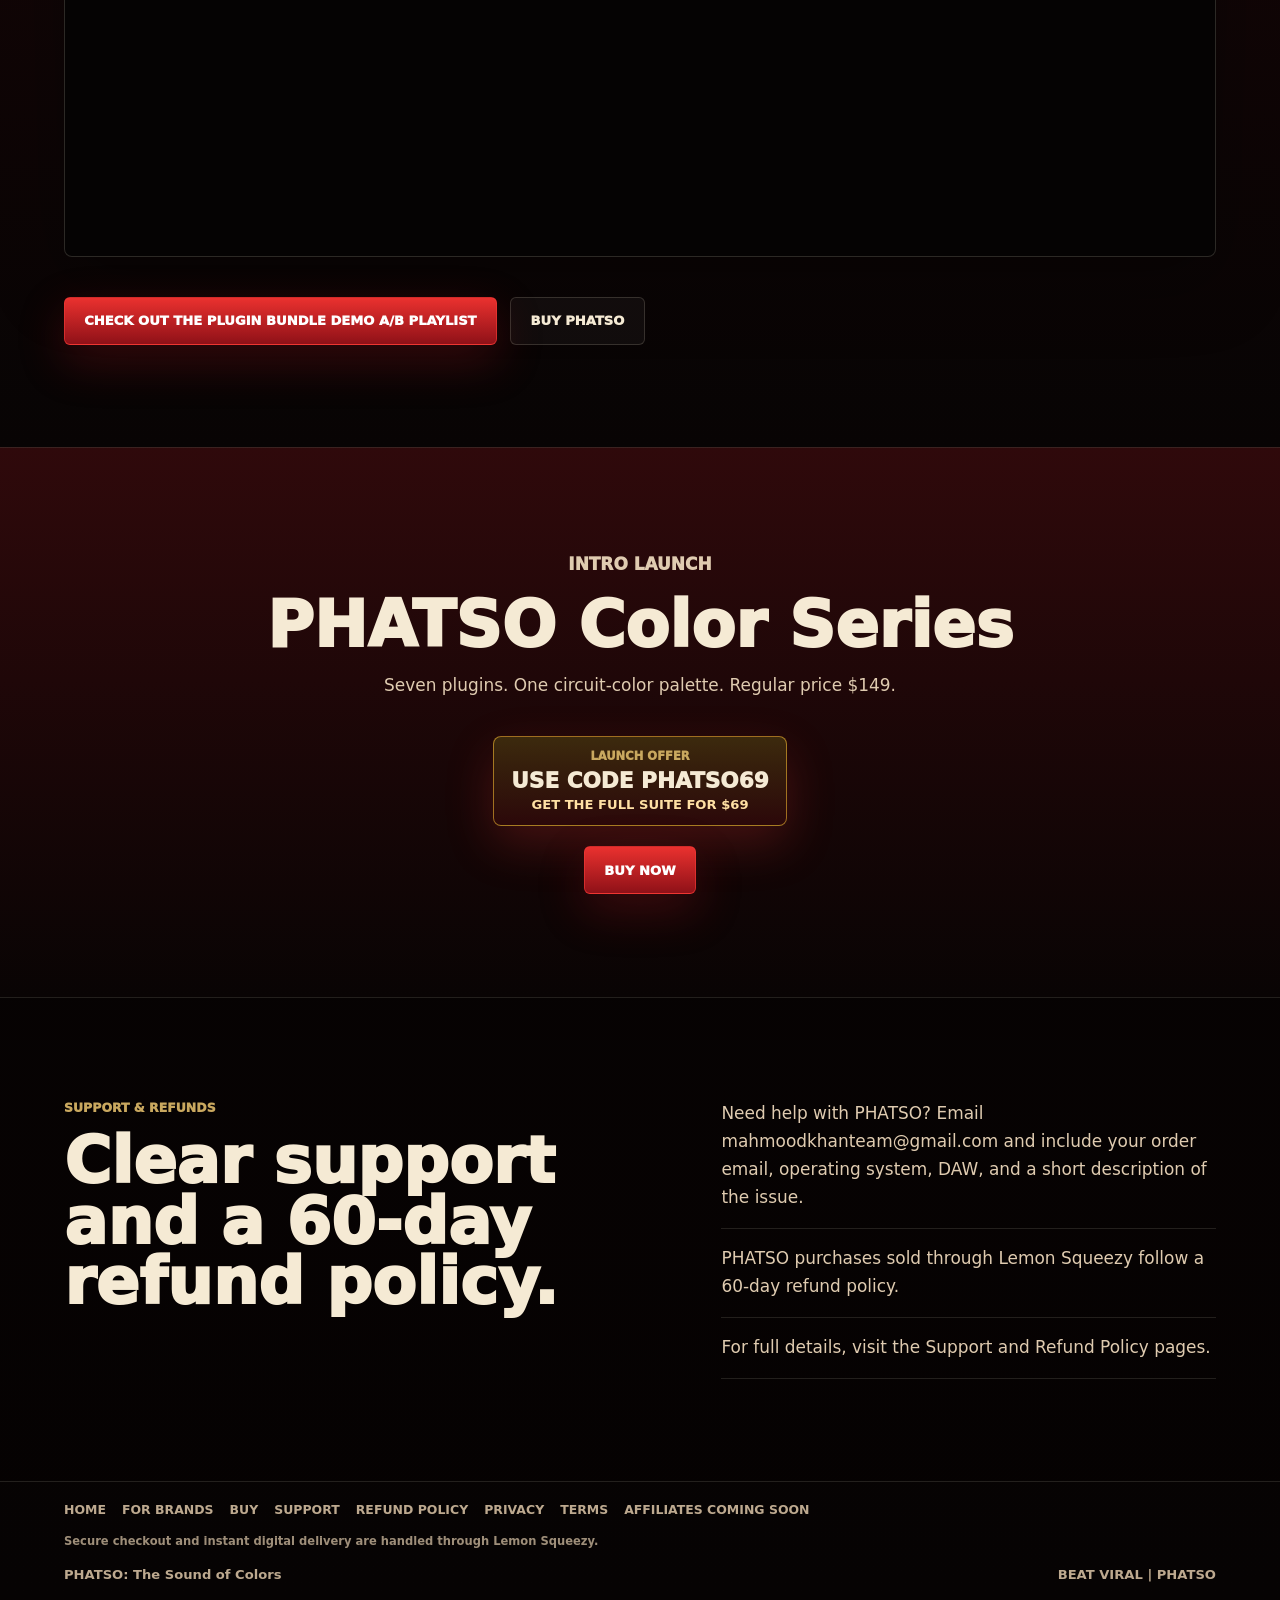
==== commit f22e4d5e: "Add branded plugin partnerships page" ====
--- a/index.html
+++ b/index.html
@@ -16,6 +16,7 @@
     </a>
     <nav aria-label="Primary navigation">
       <a href="index.html" aria-current="page">Home</a>
+      <a href="branded-plugins/">For Brands</a>
       <a href="#colors">Colors</a>
       <a href="#engine">Engine</a>
       <a href="support.html">Support</a>
@@ -228,6 +229,7 @@
   <footer class="site-footer">
     <nav class="footer-nav" aria-label="Footer navigation">
       <a href="index.html">Home</a>
+      <a href="branded-plugins/">For Brands</a>
       <a href="https://phatso.lemonsqueezy.com/checkout/buy/368170a7-648a-4319-b9f5-aeb4636a27fd" target="_blank" rel="noopener">Buy</a>
       <a href="support.html">Support</a>
       <a href="refund.html">Refund Policy</a>
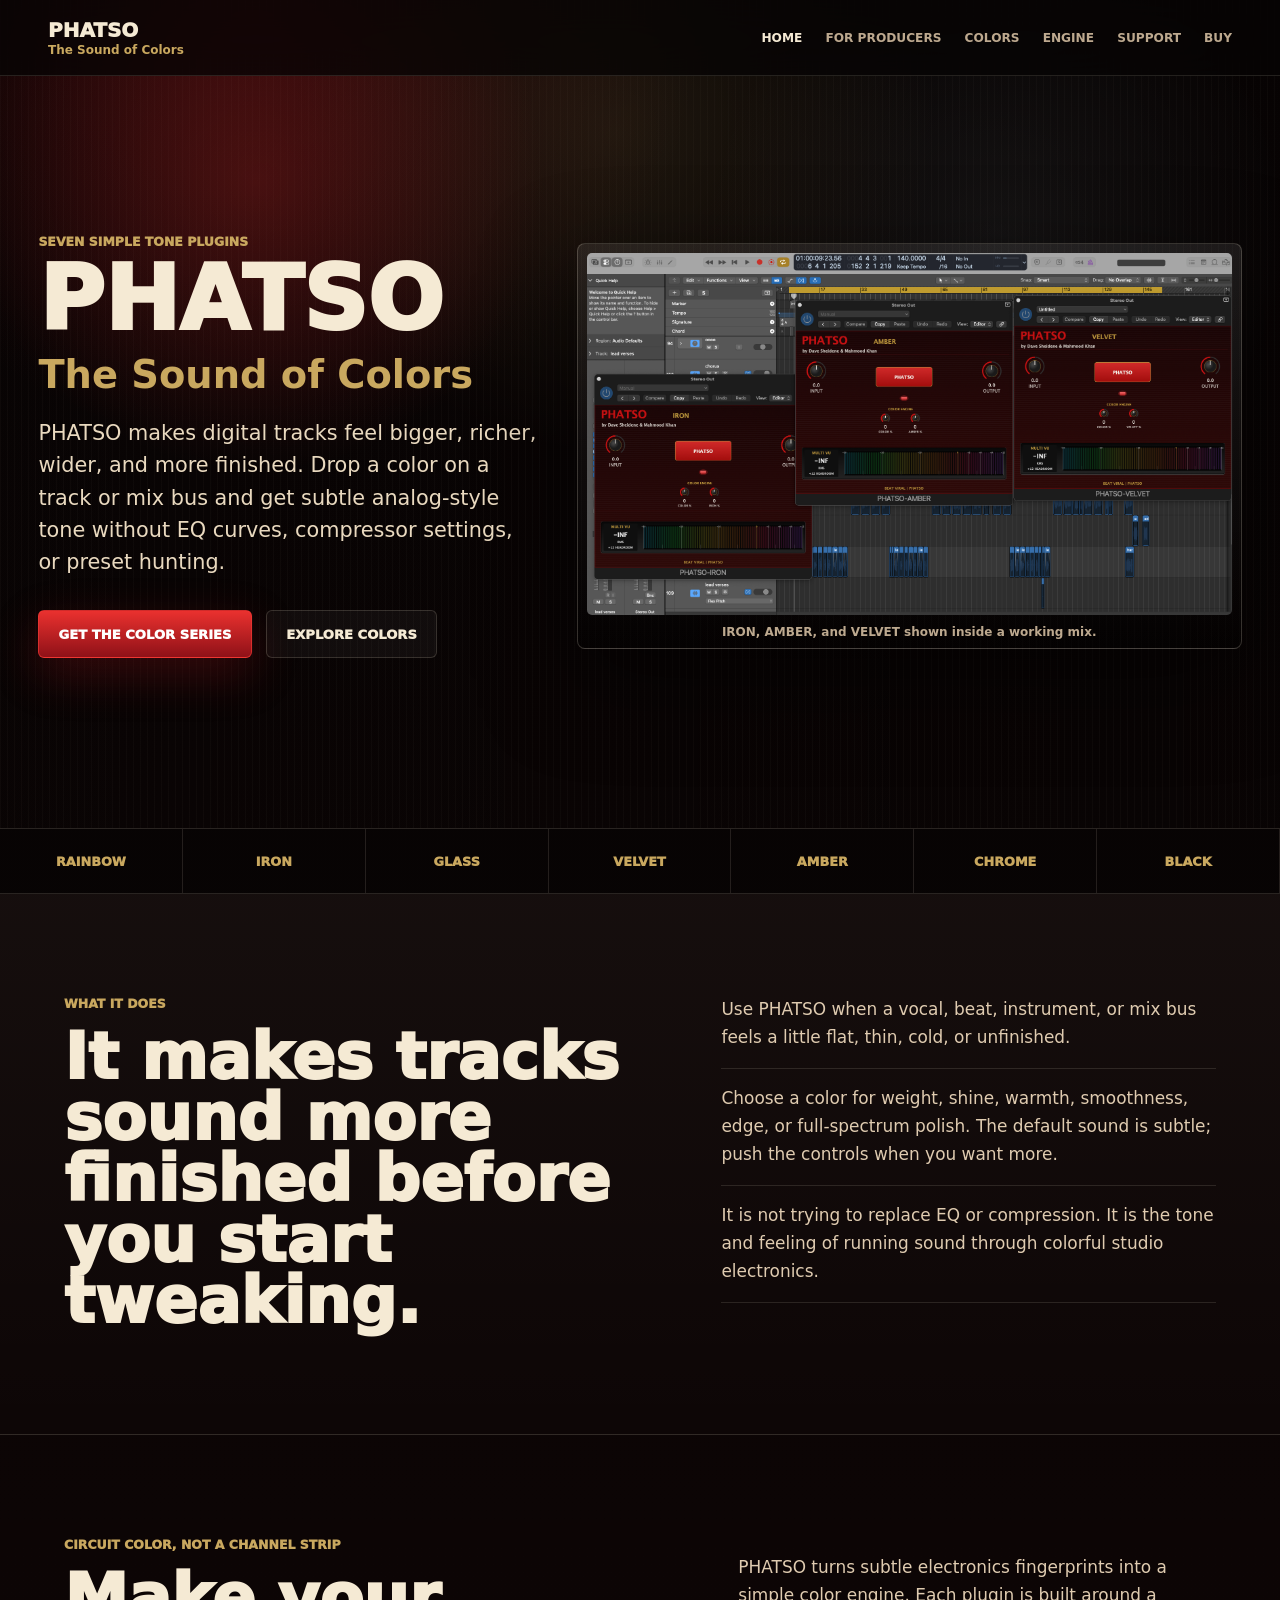
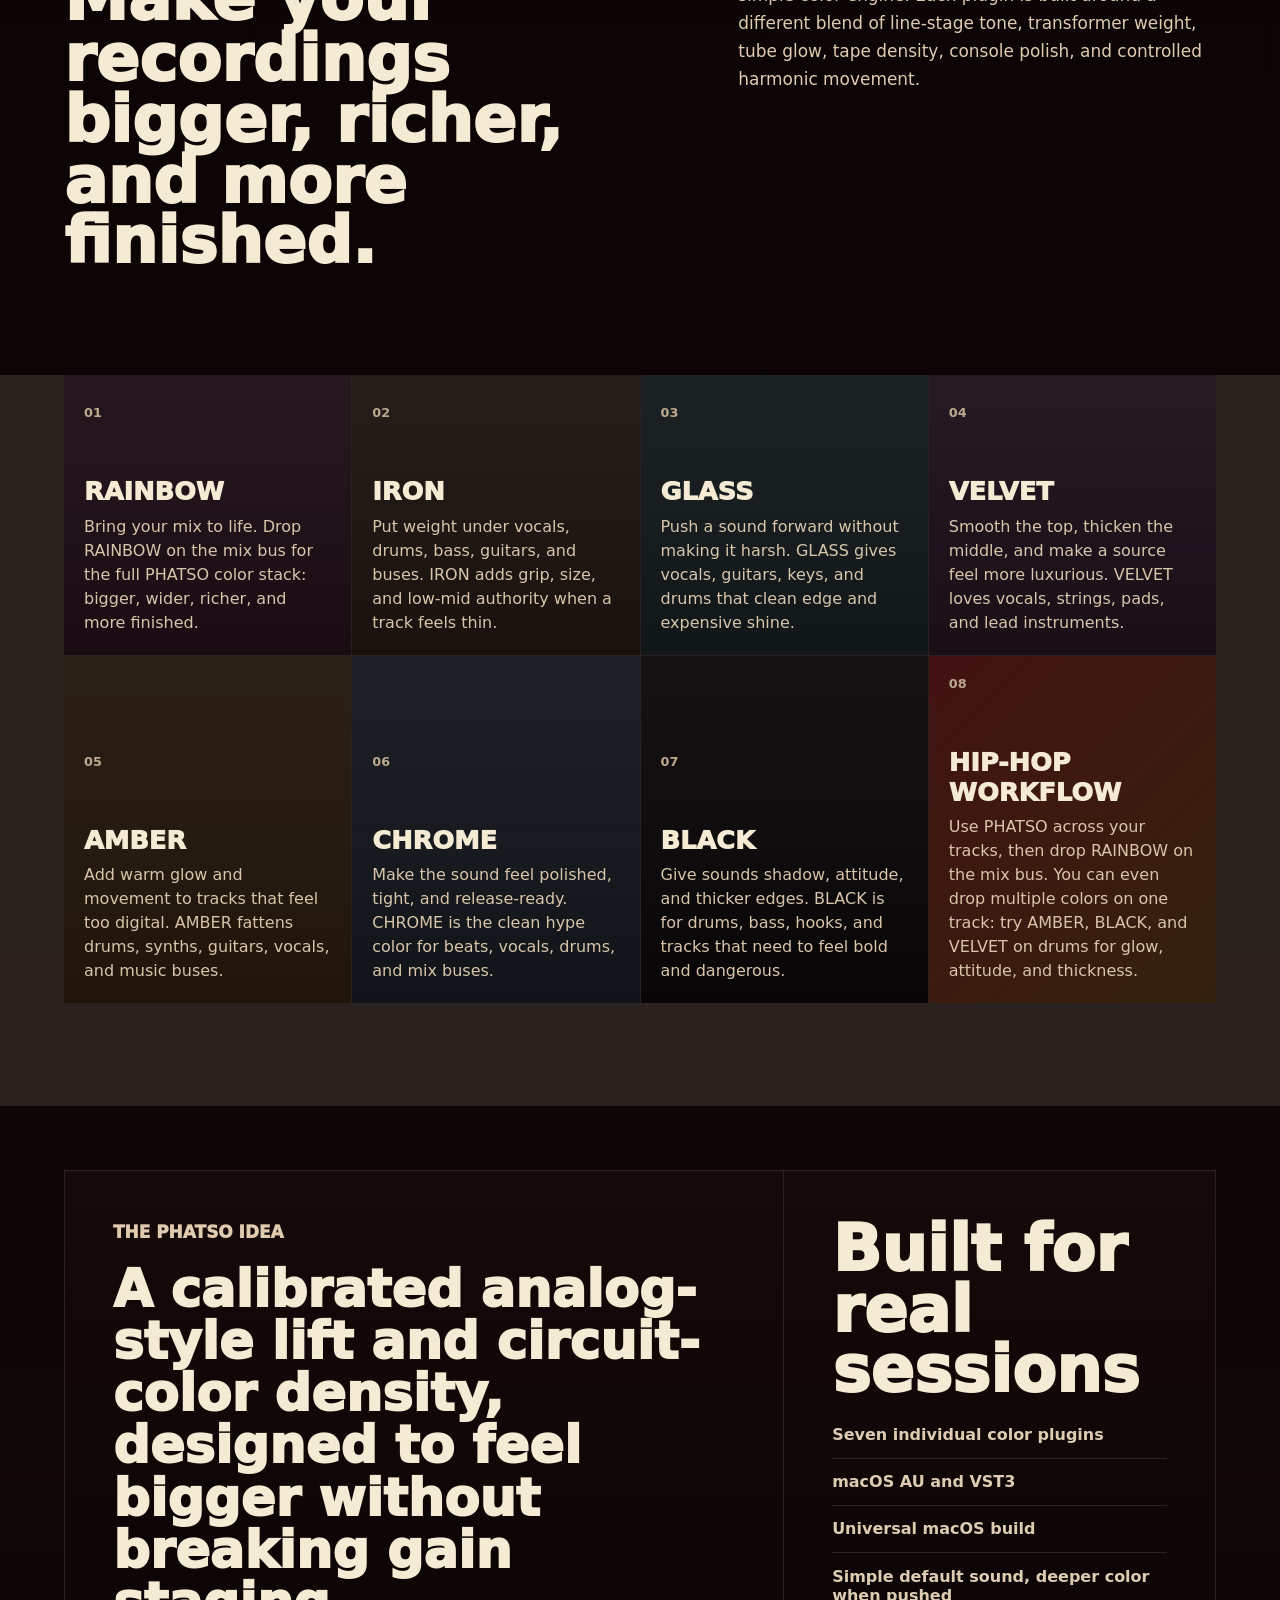
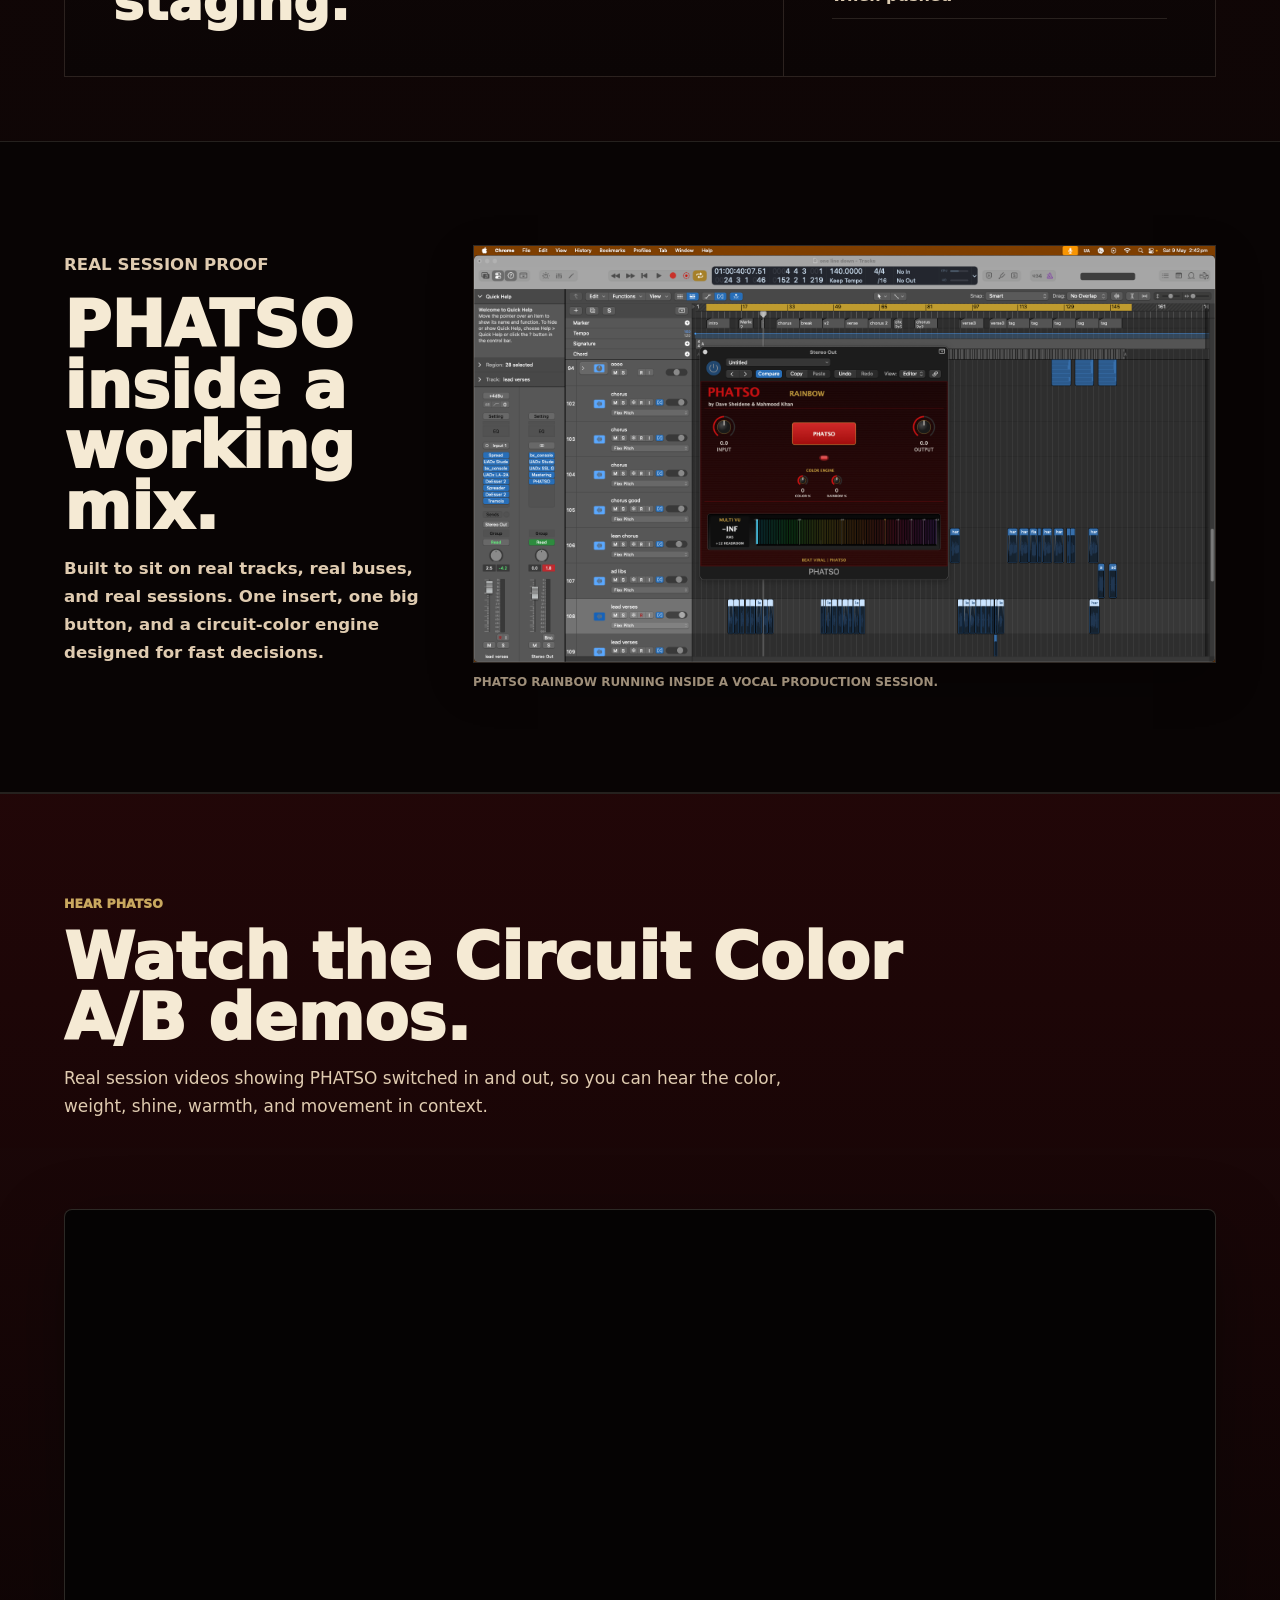
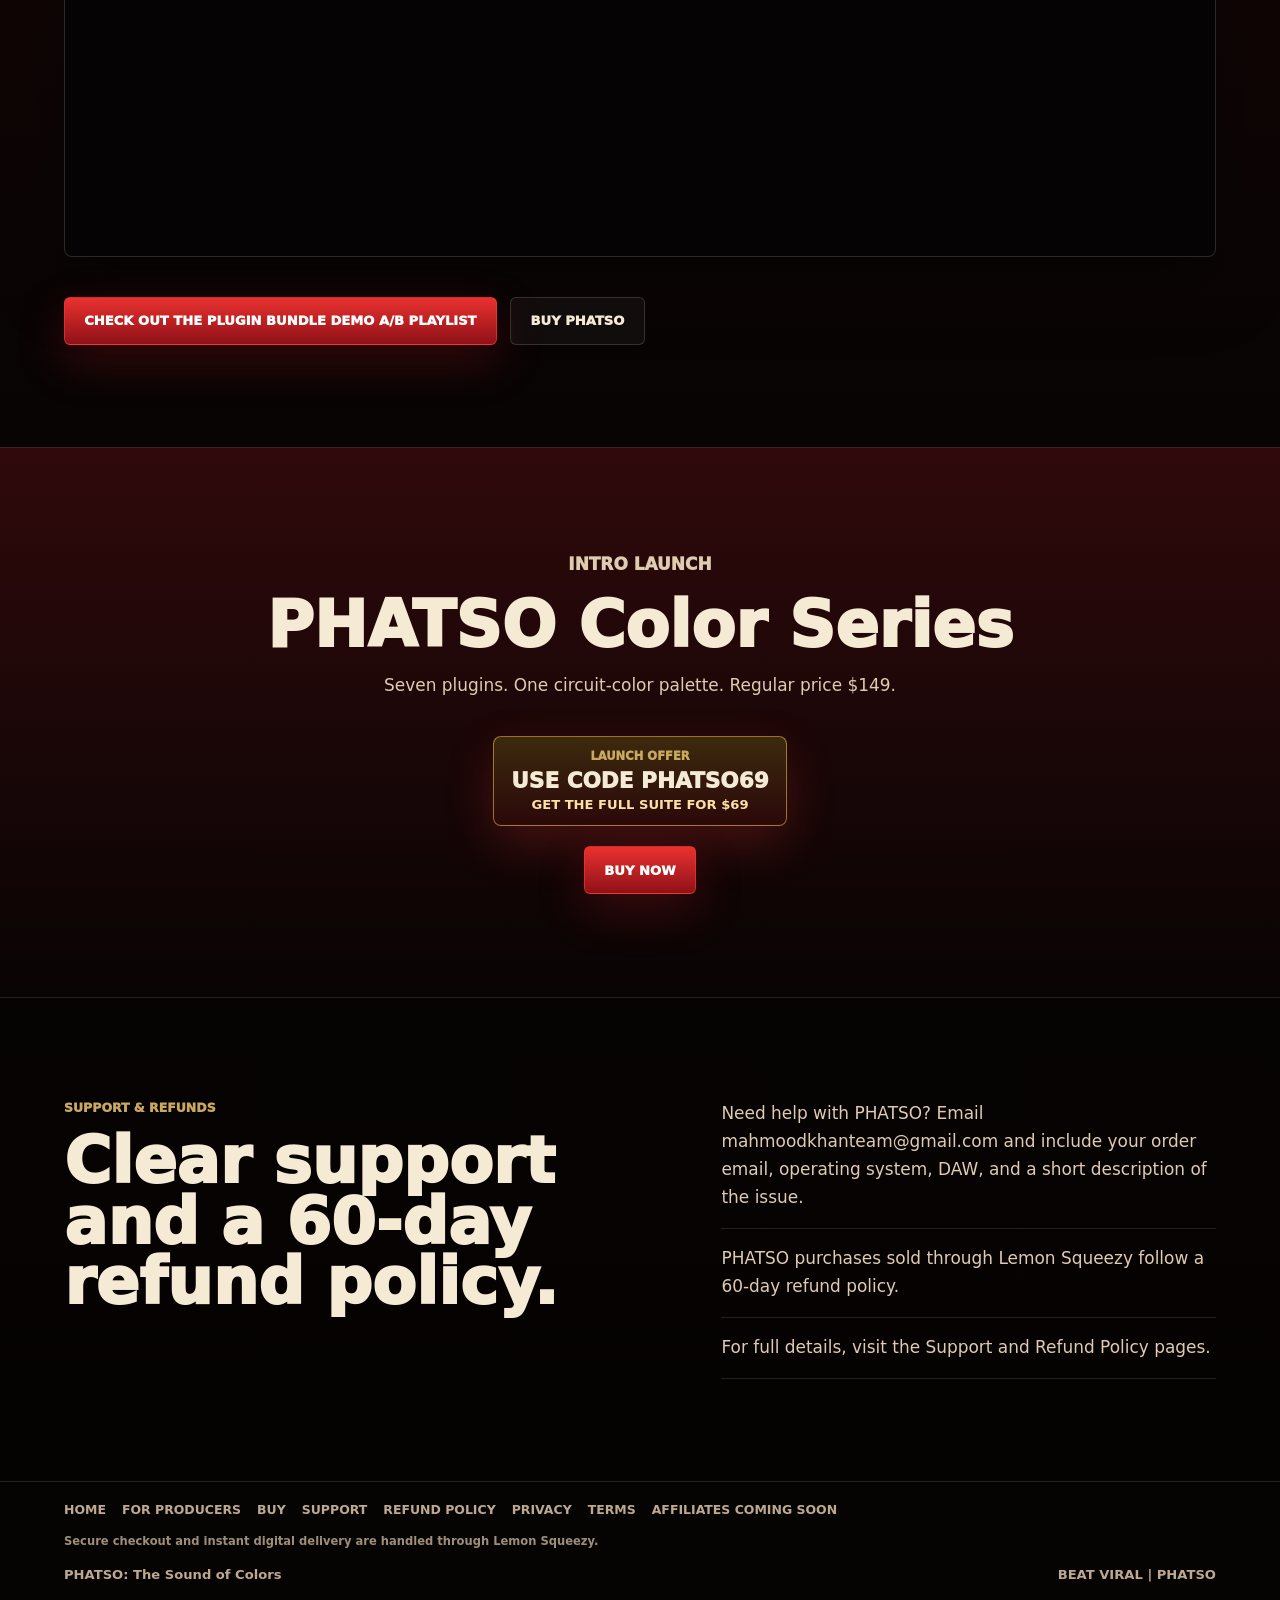
==== commit d4d2f020: "Pivot partnership page to producers" ====
--- a/index.html
+++ b/index.html
@@ -16,7 +16,7 @@
     </a>
     <nav aria-label="Primary navigation">
       <a href="index.html" aria-current="page">Home</a>
-      <a href="branded-plugins/">For Brands</a>
+      <a href="for-producers/">For Producers</a>
       <a href="#colors">Colors</a>
       <a href="#engine">Engine</a>
       <a href="support.html">Support</a>
@@ -229,7 +229,7 @@
   <footer class="site-footer">
     <nav class="footer-nav" aria-label="Footer navigation">
       <a href="index.html">Home</a>
-      <a href="branded-plugins/">For Brands</a>
+      <a href="for-producers/">For Producers</a>
       <a href="https://phatso.lemonsqueezy.com/checkout/buy/368170a7-648a-4319-b9f5-aeb4636a27fd" target="_blank" rel="noopener">Buy</a>
       <a href="support.html">Support</a>
       <a href="refund.html">Refund Policy</a>
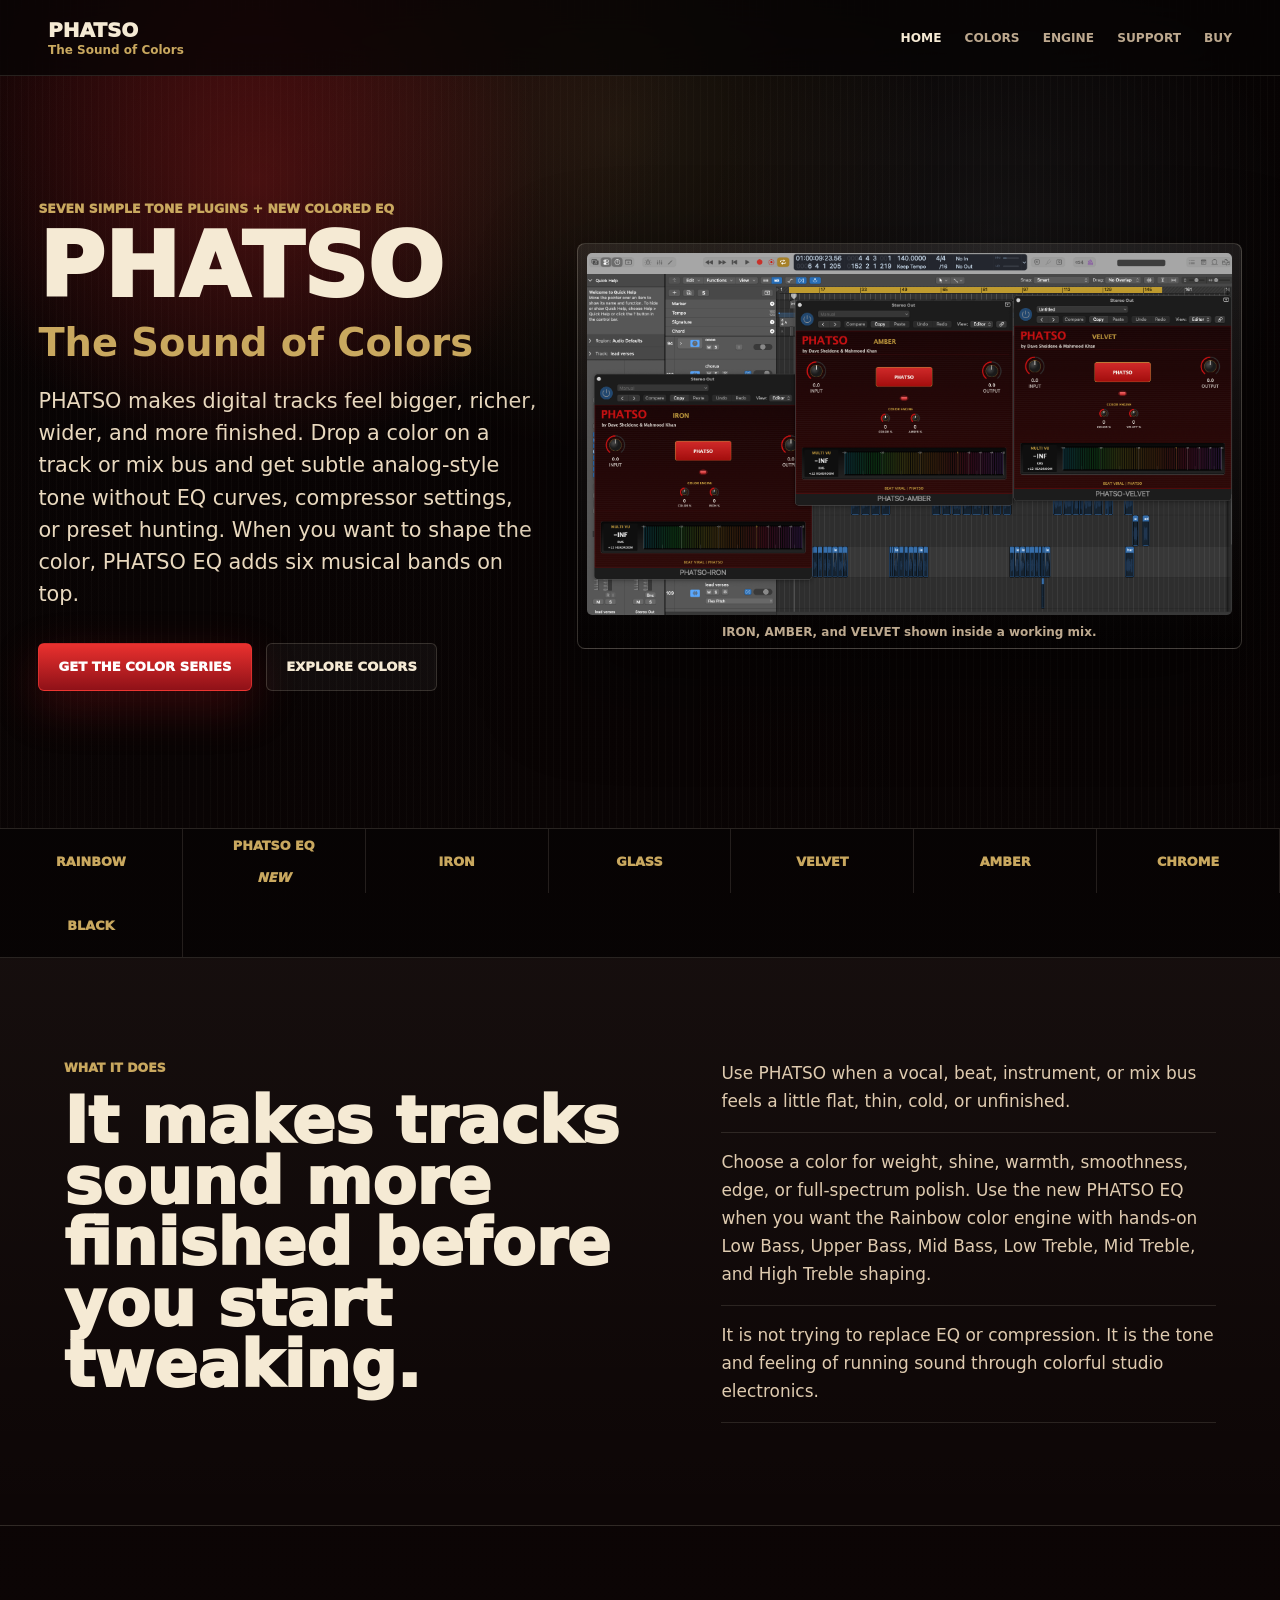
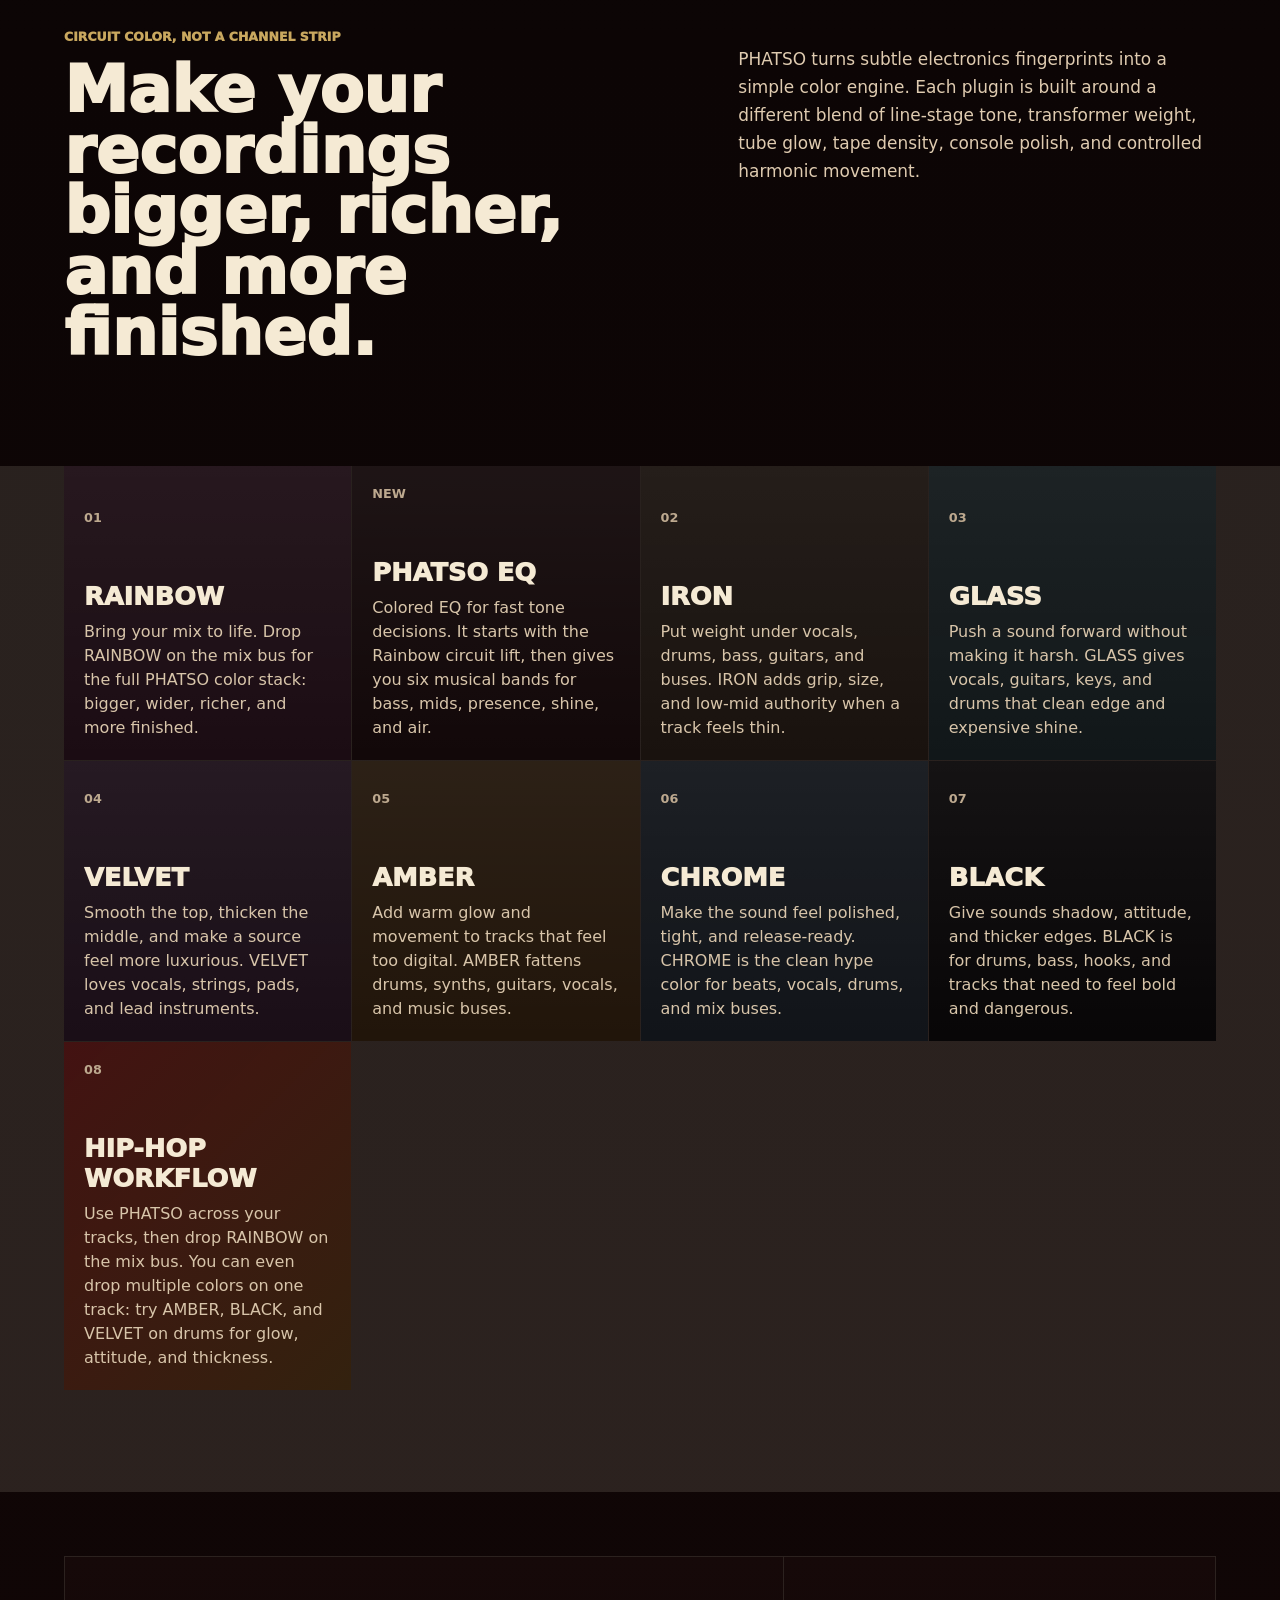
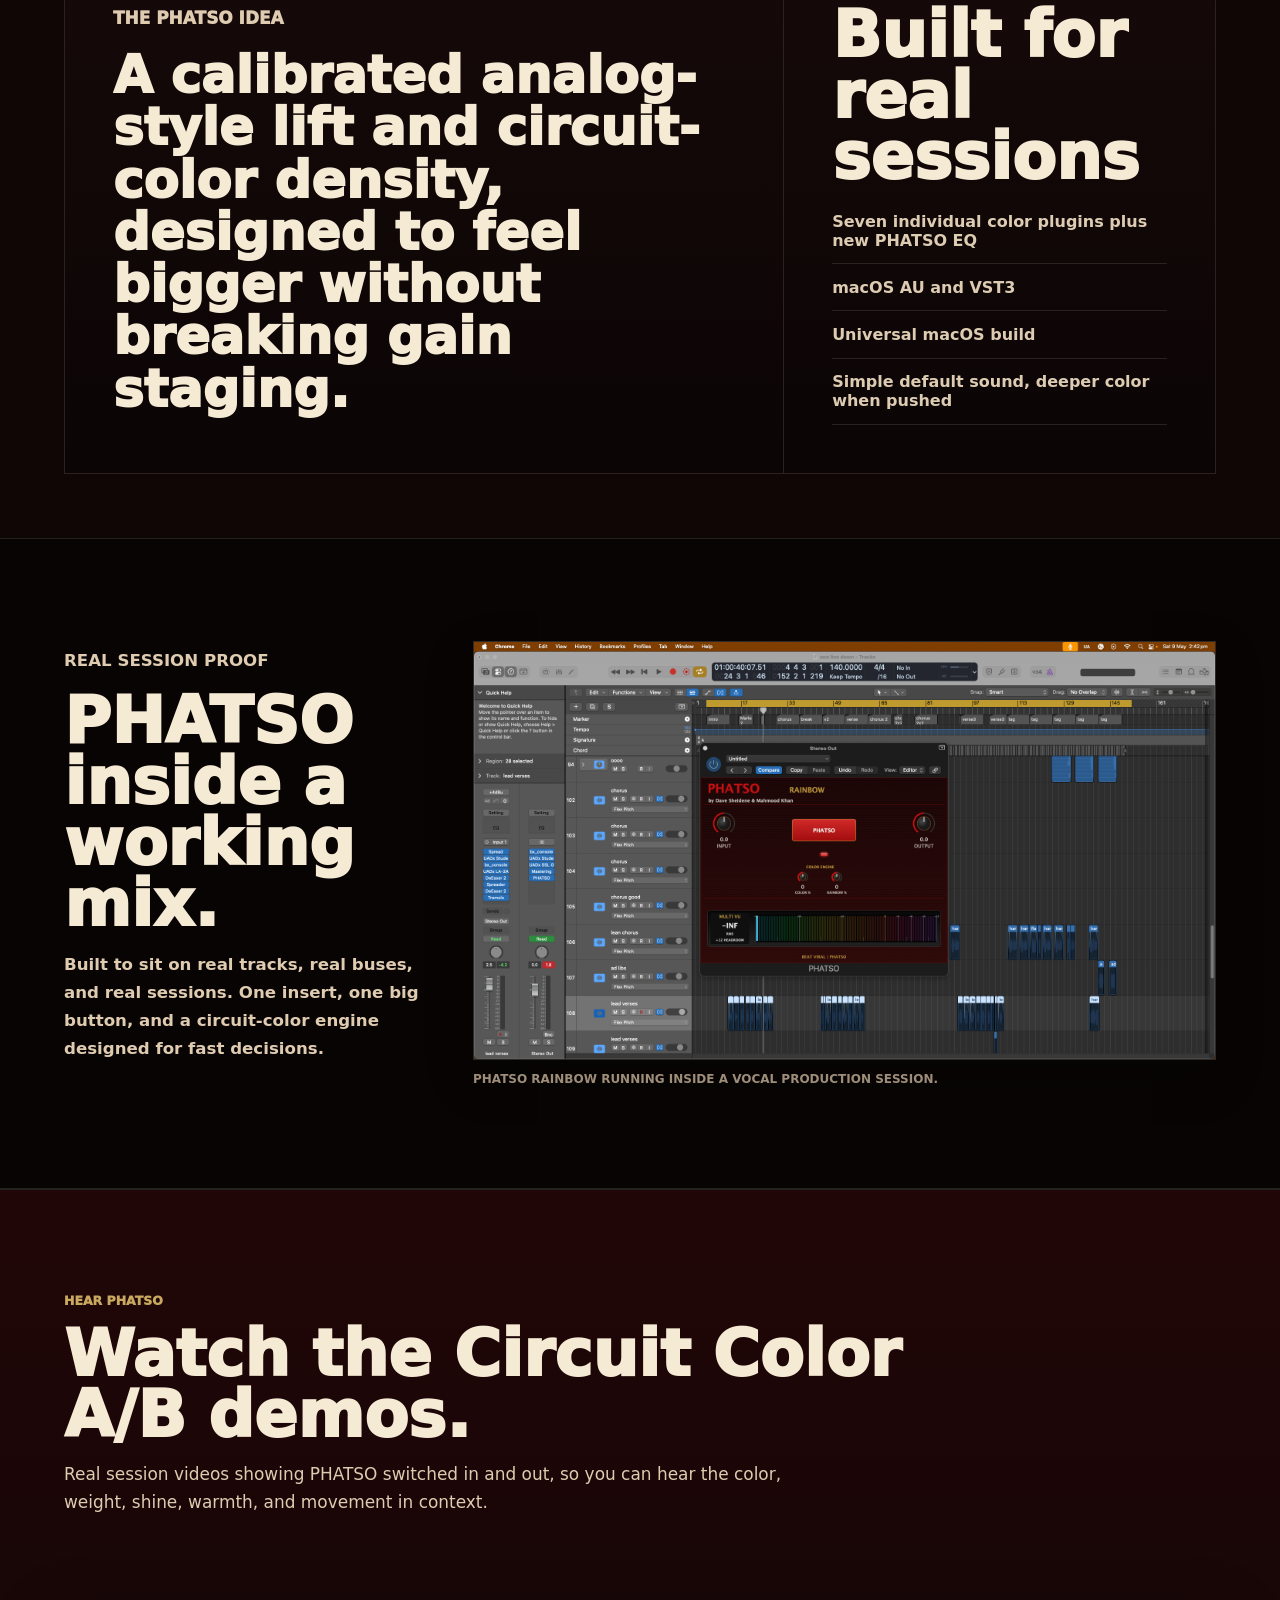
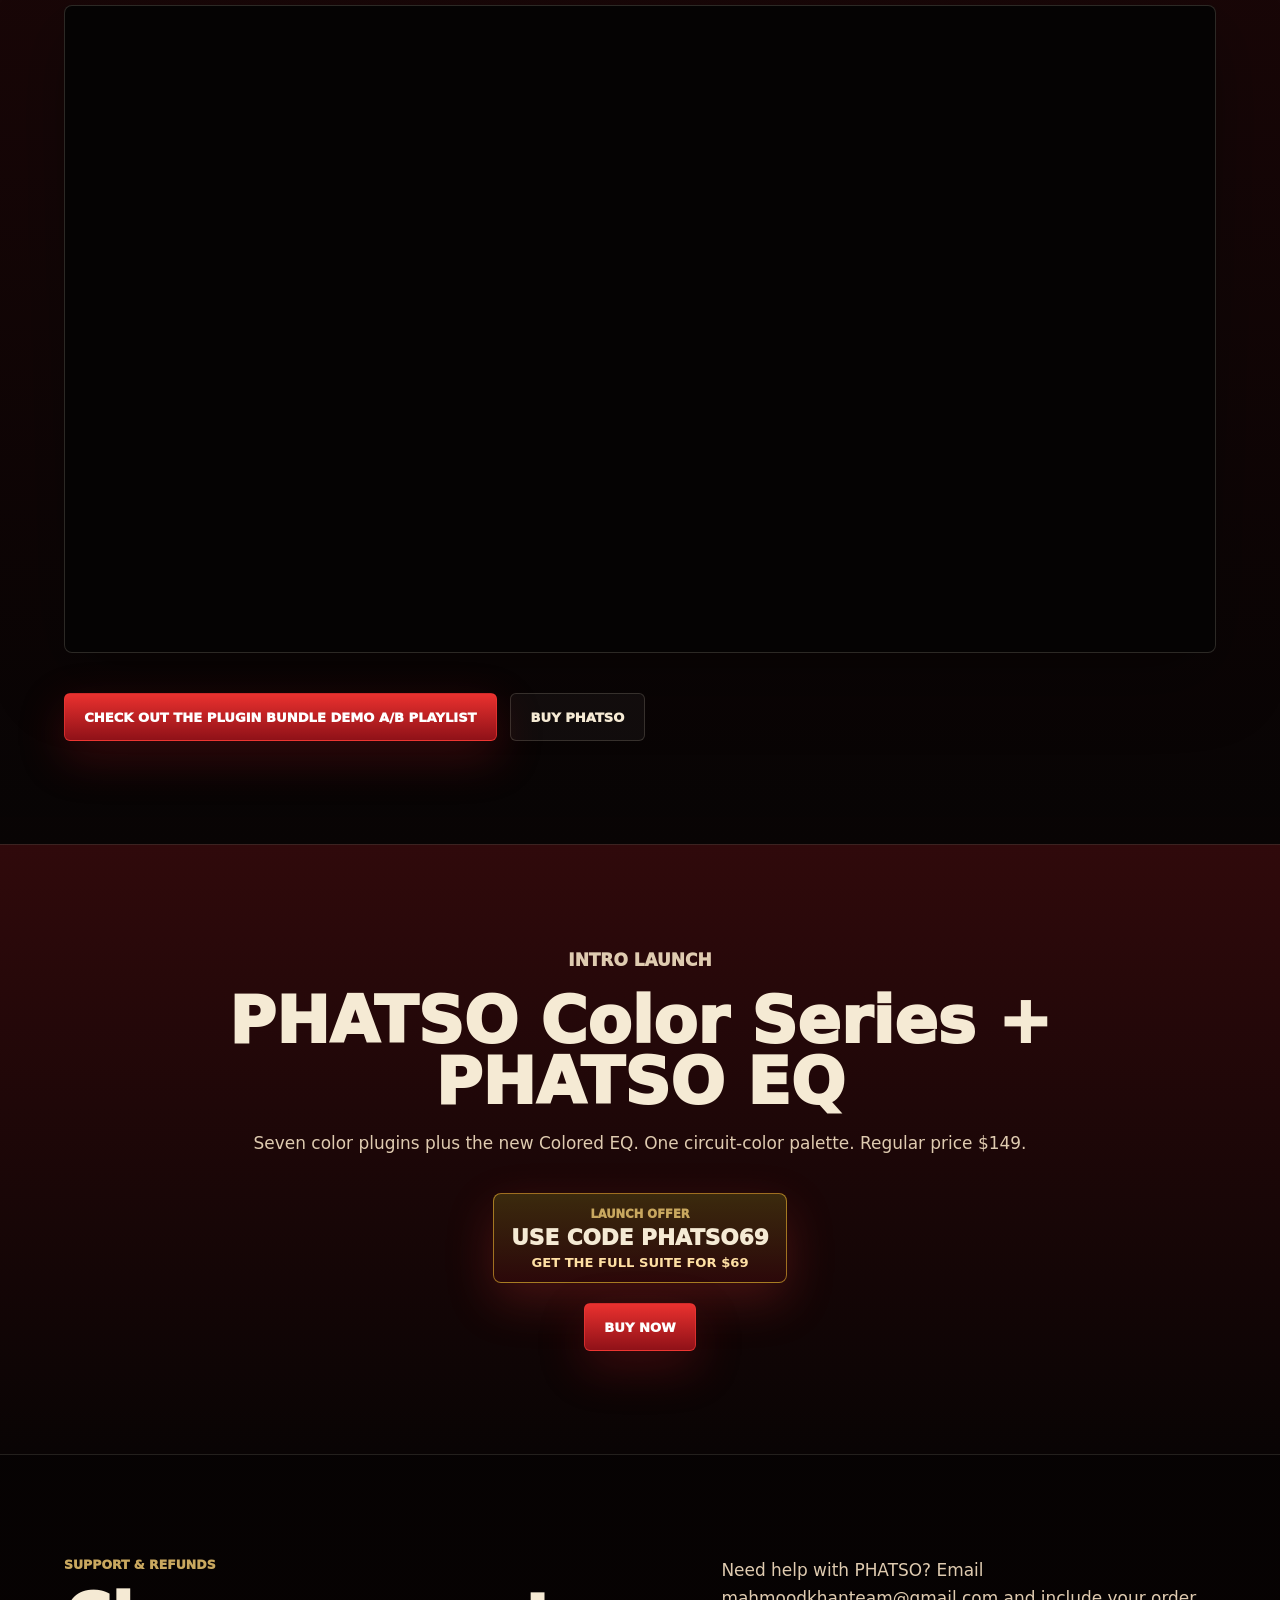
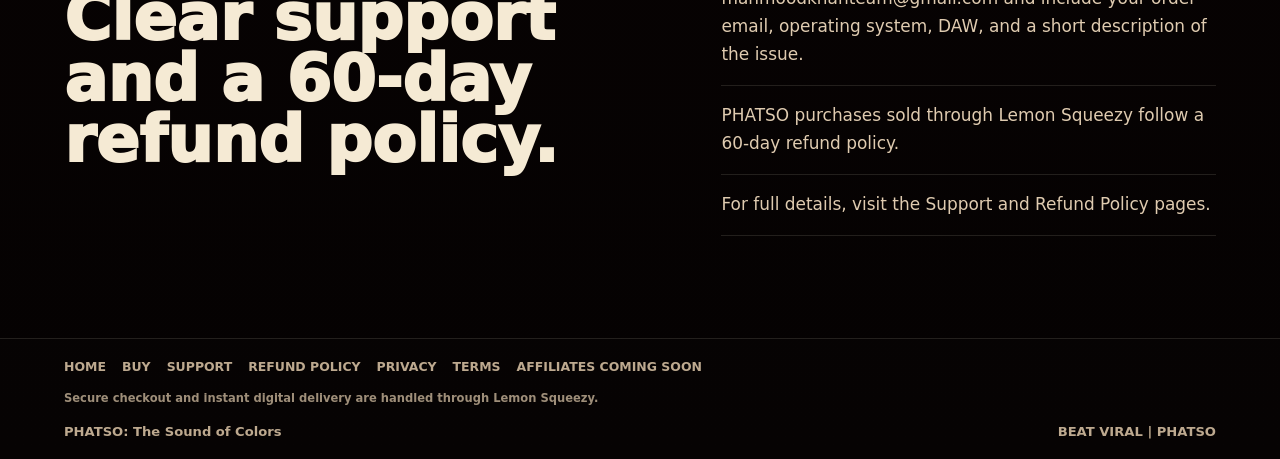
==== commit 5b74bf47: "List PHATSO EQ as new on homepage" ====
--- a/index.html
+++ b/index.html
@@ -3,9 +3,9 @@
 <head>
   <meta charset="utf-8">
   <meta name="viewport" content="width=device-width, initial-scale=1">
-  <meta name="description" content="PHATSO Color Series: seven simple tone plugins that make digital tracks feel bigger, richer, wider, and more finished with subtle circuit color.">
-  <title>PHATSO Color Series</title>
-  <link rel="stylesheet" href="styles.css?v=20260516e">
+  <meta name="description" content="PHATSO Color Series and new PHATSO EQ: simple tone plugins that make digital tracks feel bigger, richer, wider, and more finished with subtle circuit color.">
+  <title>PHATSO Color Series + PHATSO EQ</title>
+  <link rel="stylesheet" href="styles.css?v=20260822a">
   <link rel="stylesheet" href="compliance.css?v=20260516a">
 </head>
 <body>
@@ -16,7 +16,6 @@
     </a>
     <nav aria-label="Primary navigation">
       <a href="index.html" aria-current="page">Home</a>
-      <a href="for-producers/">For Producers</a>
       <a href="#colors">Colors</a>
       <a href="#engine">Engine</a>
       <a href="support.html">Support</a>
@@ -28,13 +27,14 @@
     <section class="hero" aria-label="PHATSO Color Series">
       <div class="hero-art" aria-hidden="true"></div>
       <div class="hero-content">
-        <p class="eyebrow">Seven simple tone plugins</p>
+        <p class="eyebrow">Seven simple tone plugins + new Colored EQ</p>
         <h1>PHATSO</h1>
         <p class="tagline">The Sound of Colors</p>
         <p class="hero-copy">
           PHATSO makes digital tracks feel bigger, richer, wider, and more finished.
           Drop a color on a track or mix bus and get subtle analog-style tone
           without EQ curves, compressor settings, or preset hunting.
+          When you want to shape the color, PHATSO EQ adds six musical bands on top.
         </p>
         <div class="hero-actions">
           <a class="button primary" href="#buy">Get the Color Series</a>
@@ -49,6 +49,7 @@
 
     <section class="strip" aria-label="PHATSO product line">
       <span>RAINBOW</span>
+      <span class="new-product">PHATSO EQ <em>NEW</em></span>
       <span>IRON</span>
       <span>GLASS</span>
       <span>VELVET</span>
@@ -69,7 +70,9 @@
         </p>
         <p>
           Choose a color for weight, shine, warmth, smoothness, edge, or full-spectrum
-          polish. The default sound is subtle; push the controls when you want more.
+          polish. Use the new PHATSO EQ when you want the Rainbow color engine with
+          hands-on Low Bass, Upper Bass, Mid Bass, Low Treble, Mid Treble, and High
+          Treble shaping.
         </p>
         <p>
           It is not trying to replace EQ or compression. It is the tone and feeling
@@ -96,6 +99,11 @@
         <span>01</span>
         <h3>RAINBOW</h3>
         <p>Bring your mix to life. Drop RAINBOW on the mix bus for the full PHATSO color stack: bigger, wider, richer, and more finished.</p>
+      </article>
+      <article class="color-card eq-new">
+        <span>NEW</span>
+        <h3>PHATSO EQ</h3>
+        <p>Colored EQ for fast tone decisions. It starts with the Rainbow circuit lift, then gives you six musical bands for bass, mids, presence, shine, and air.</p>
       </article>
       <article class="color-card iron">
         <span>02</span>
@@ -145,7 +153,7 @@
       <div class="format-panel">
         <h2>Built for real sessions</h2>
         <ul>
-          <li>Seven individual color plugins</li>
+          <li>Seven individual color plugins plus new PHATSO EQ</li>
           <li>macOS AU and VST3</li>
           <li>Universal macOS build</li>
           <li>Simple default sound, deeper color when pushed</li>
@@ -192,8 +200,8 @@
 
     <section class="buy-band" id="buy">
       <p class="eyebrow">Intro launch</p>
-      <h2>PHATSO Color Series</h2>
-      <p>Seven plugins. One circuit-color palette. Regular price $149.</p>
+      <h2>PHATSO Color Series + PHATSO EQ</h2>
+      <p>Seven color plugins plus the new Colored EQ. One circuit-color palette. Regular price $149.</p>
       <div class="launch-badge" aria-label="Launch offer">
         <span>Launch offer</span>
         <strong>Use code PHATSO69</strong>
@@ -229,7 +237,6 @@
   <footer class="site-footer">
     <nav class="footer-nav" aria-label="Footer navigation">
       <a href="index.html">Home</a>
-      <a href="for-producers/">For Producers</a>
       <a href="https://phatso.lemonsqueezy.com/checkout/buy/368170a7-648a-4319-b9f5-aeb4636a27fd" target="_blank" rel="noopener">Buy</a>
       <a href="support.html">Support</a>
       <a href="refund.html">Refund Policy</a>
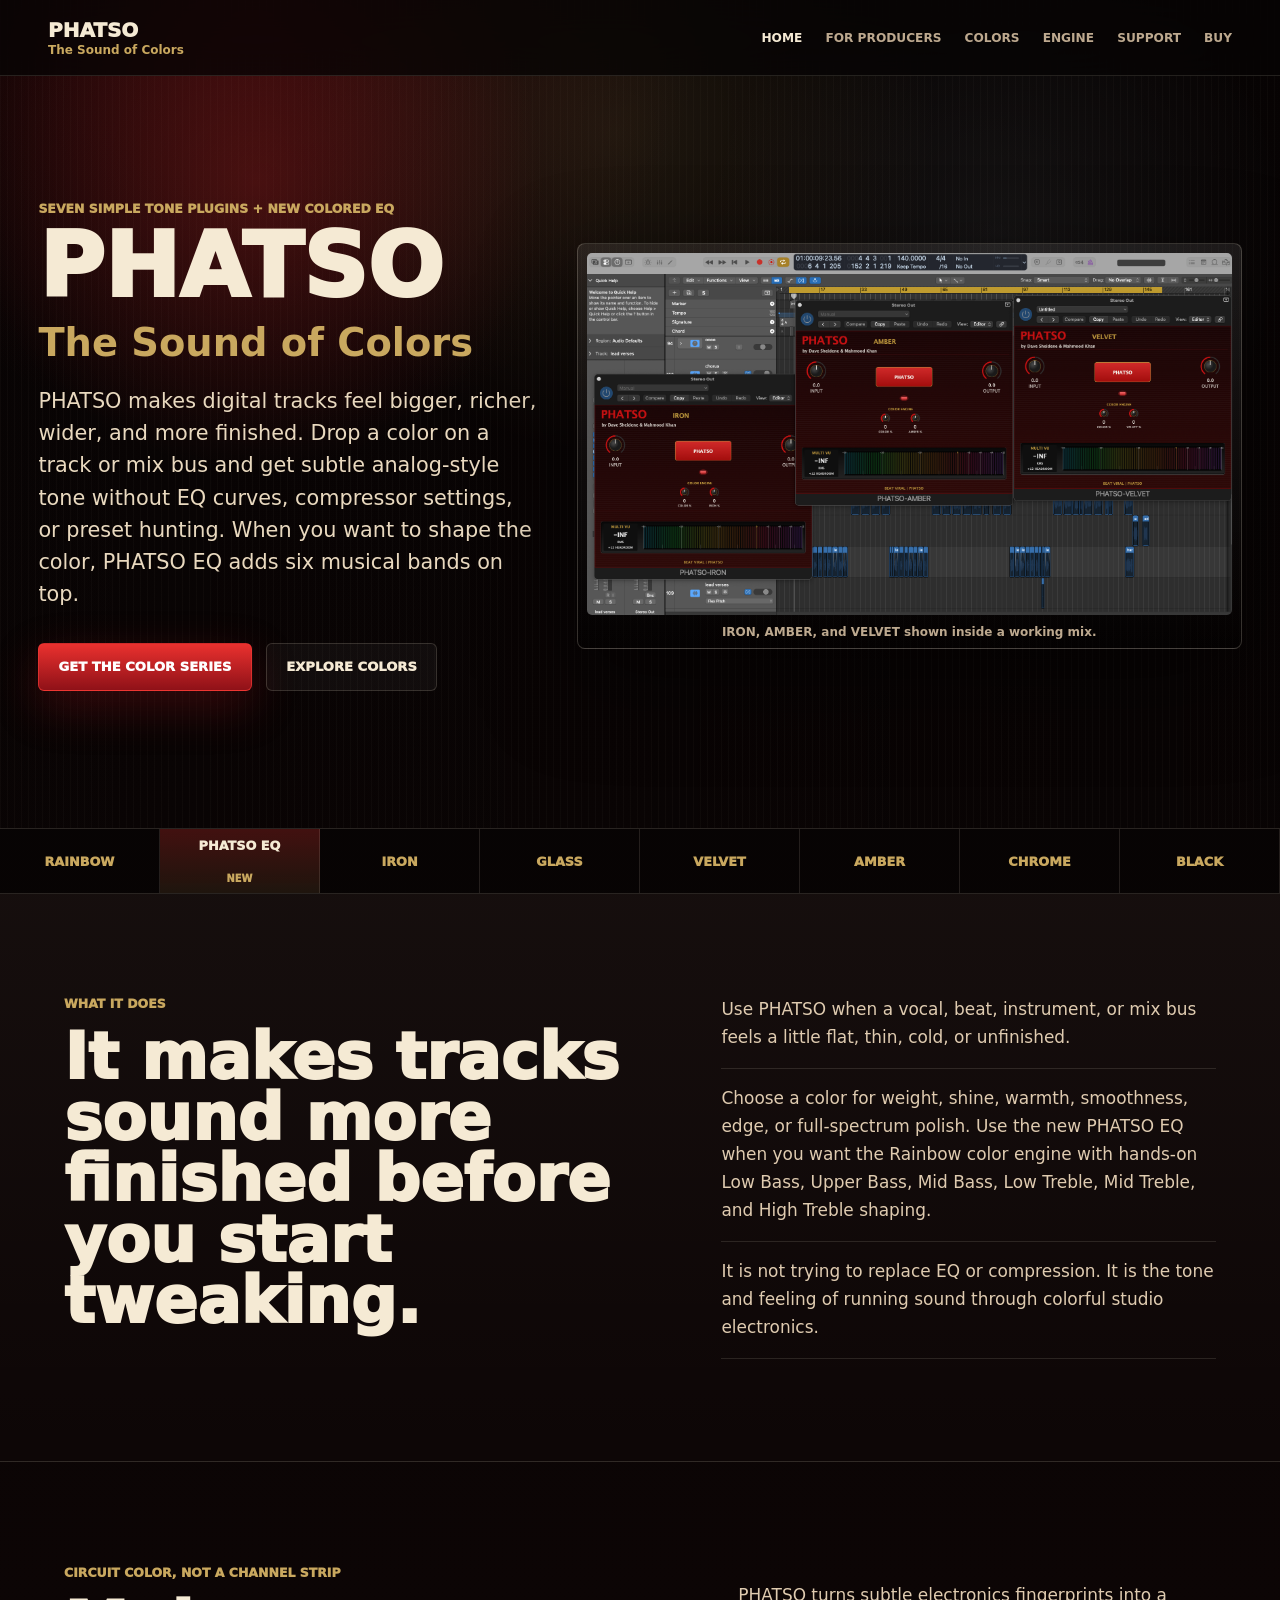
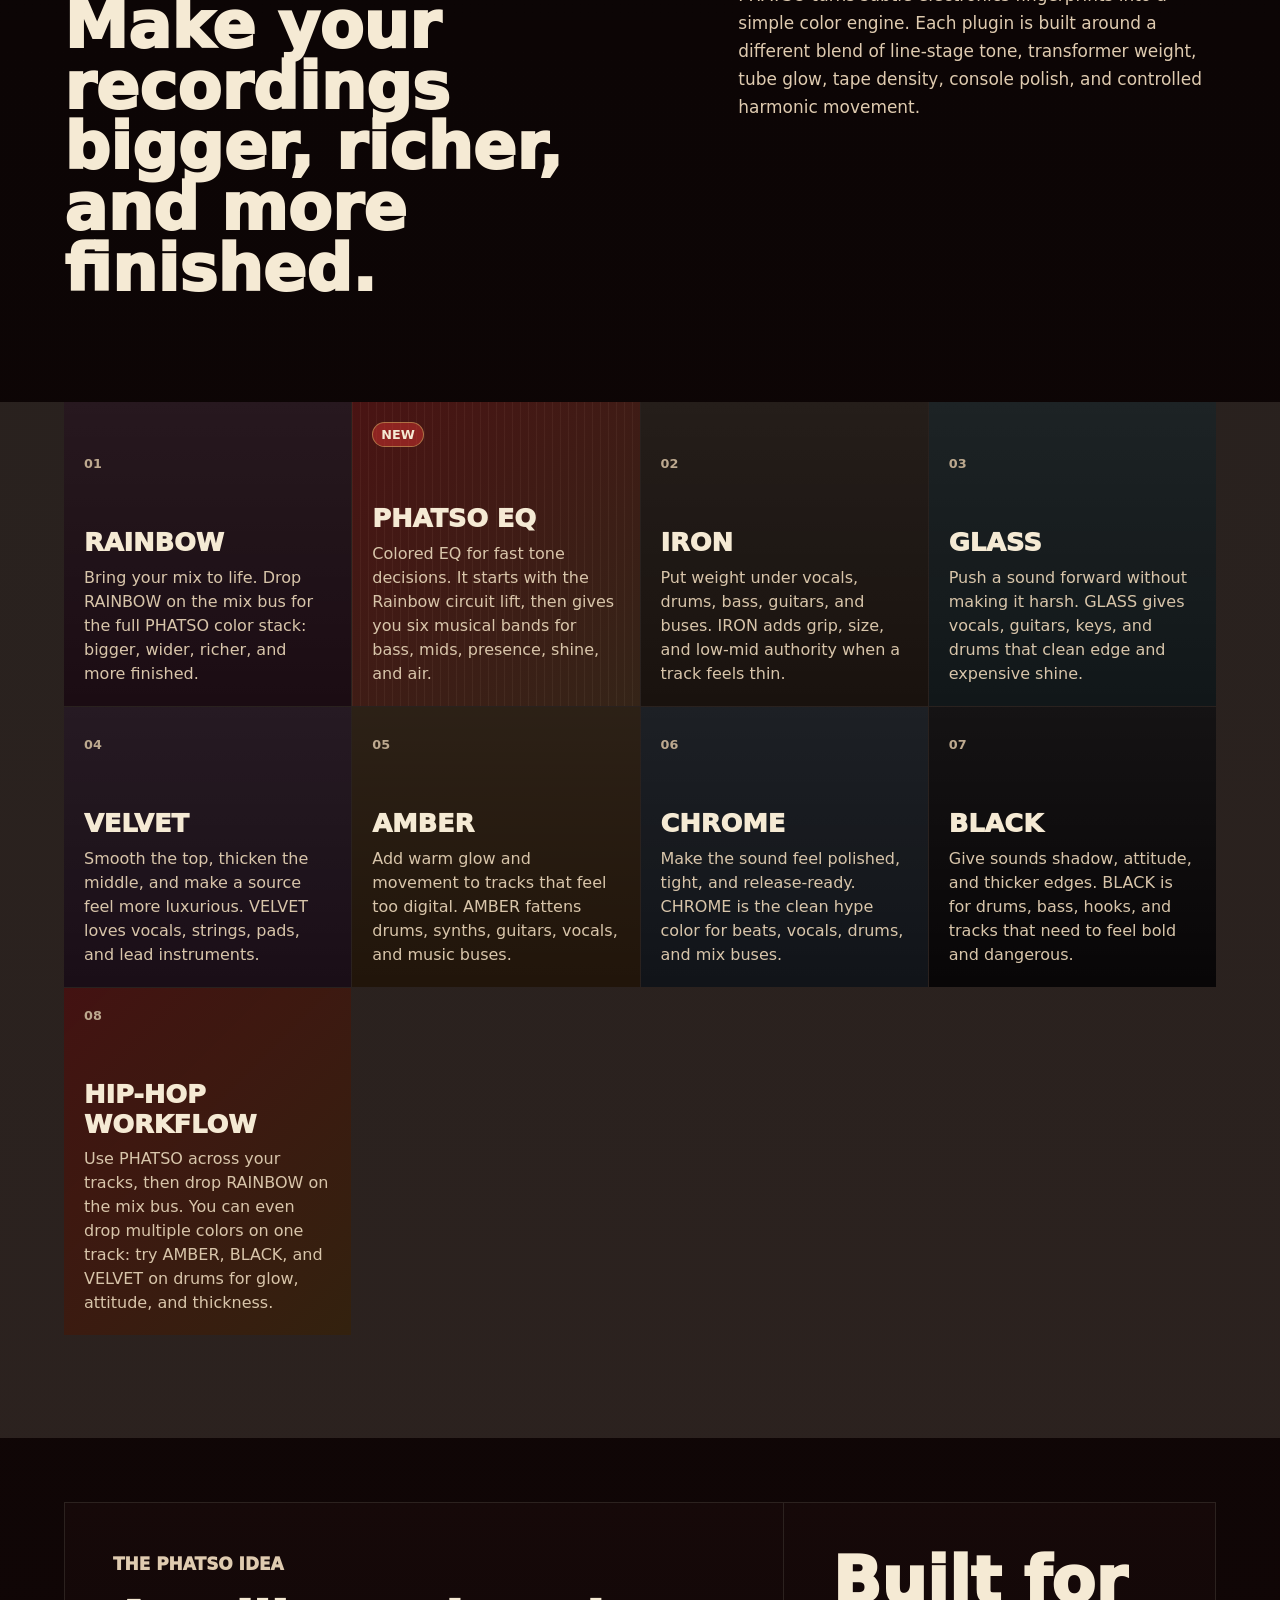
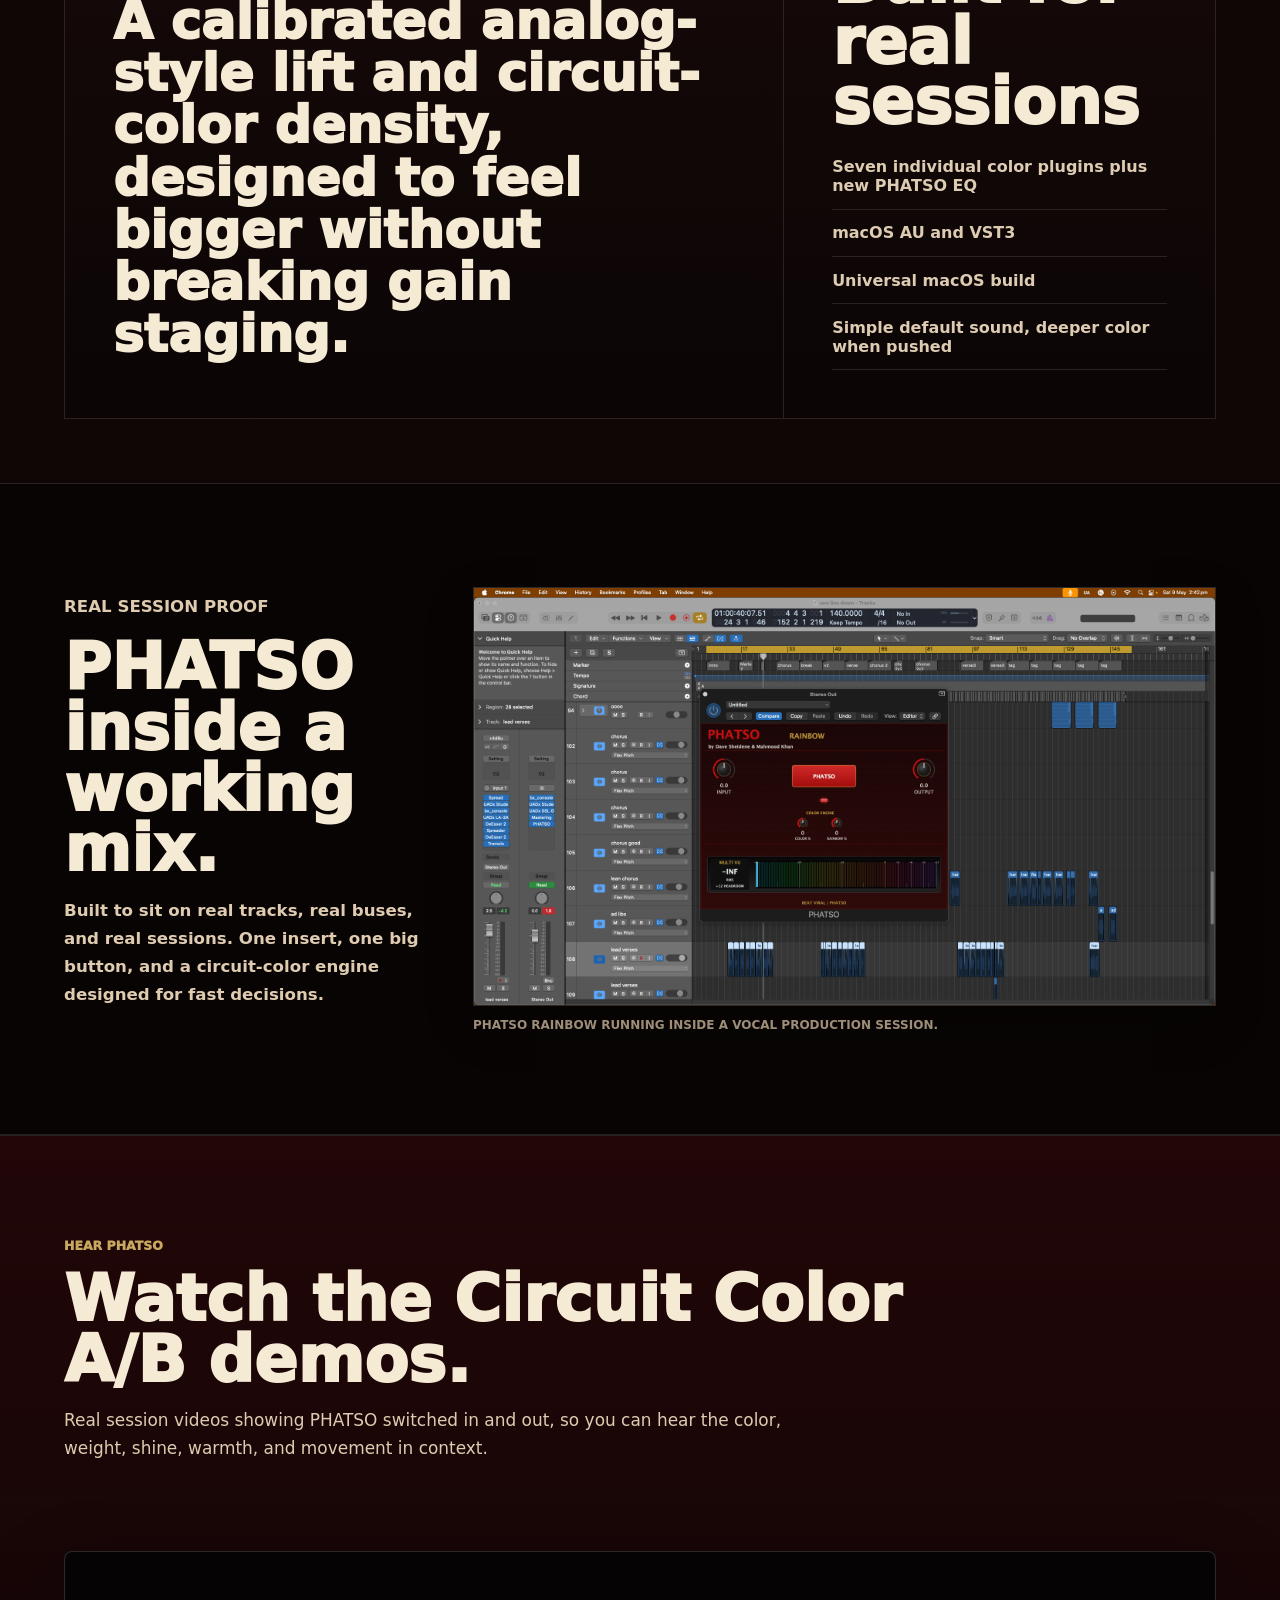
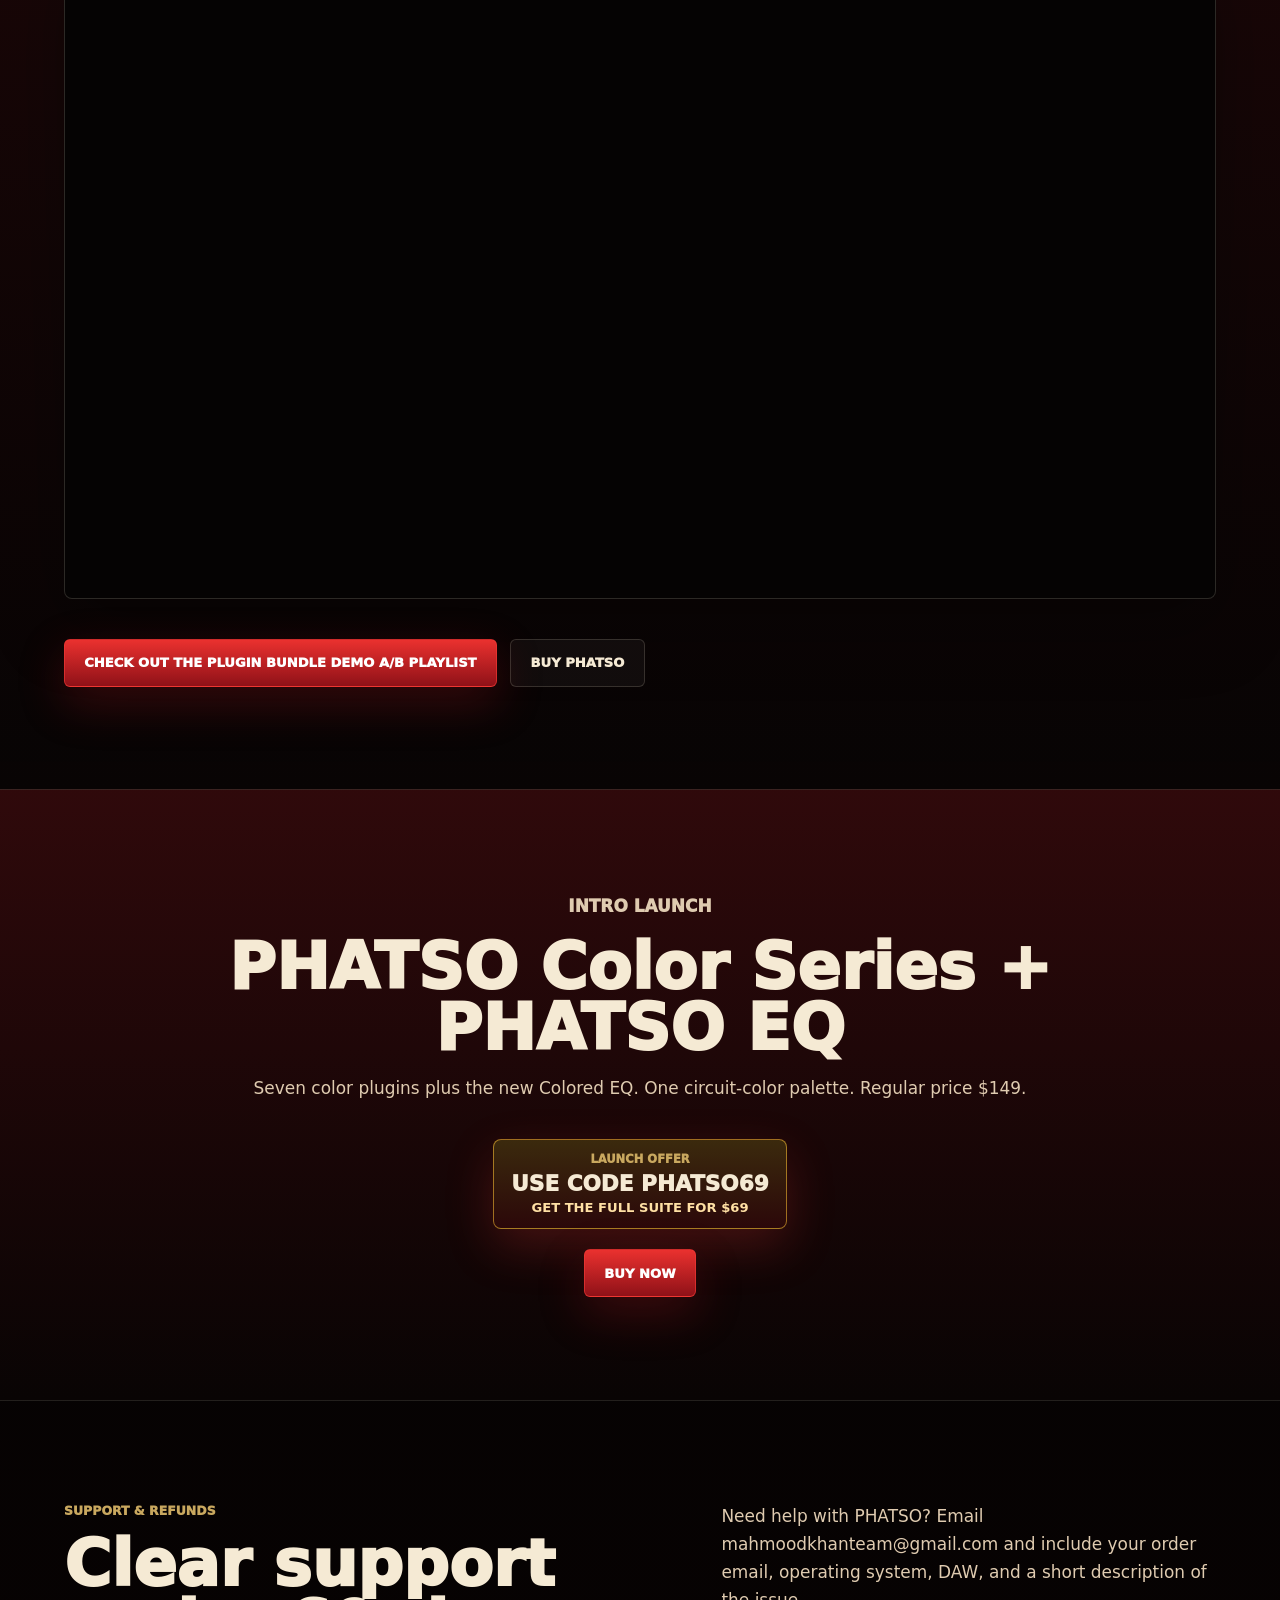
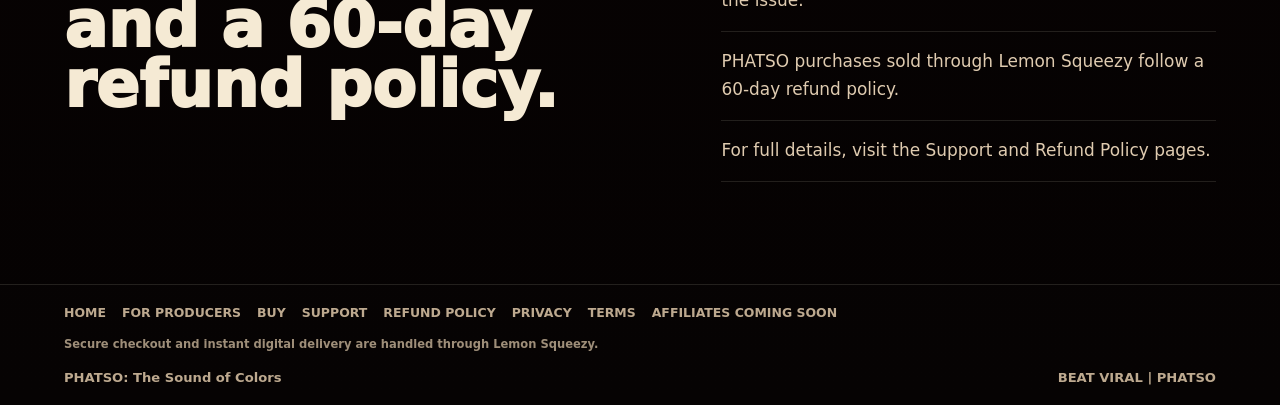
==== commit 5baf5b6f: "Restore homepage nav while listing PHATSO EQ" ====
--- a/index.html
+++ b/index.html
@@ -16,6 +16,7 @@
     </a>
     <nav aria-label="Primary navigation">
       <a href="index.html" aria-current="page">Home</a>
+      <a href="for-producers/">For Producers</a>
       <a href="#colors">Colors</a>
       <a href="#engine">Engine</a>
       <a href="support.html">Support</a>
@@ -237,6 +238,7 @@
   <footer class="site-footer">
     <nav class="footer-nav" aria-label="Footer navigation">
       <a href="index.html">Home</a>
+      <a href="for-producers/">For Producers</a>
       <a href="https://phatso.lemonsqueezy.com/checkout/buy/368170a7-648a-4319-b9f5-aeb4636a27fd" target="_blank" rel="noopener">Buy</a>
       <a href="support.html">Support</a>
       <a href="refund.html">Refund Policy</a>
--- a/styles.css
+++ b/styles.css
@@ -391,7 +391,7 @@
 
 .strip {
   display: grid;
-  grid-template-columns: repeat(7, 1fr);
+  grid-template-columns: repeat(8, 1fr);
   border-block: 1px solid rgba(245, 234, 212, 0.14);
   background: rgba(0, 0, 0, 0.28);
 }
@@ -400,10 +400,25 @@
   min-height: 64px;
   display: grid;
   place-items: center;
+  gap: 0.2rem;
   color: var(--gold);
   font-size: 0.8rem;
   font-weight: 950;
   border-right: 1px solid rgba(245, 234, 212, 0.12);
+}
+
+.strip .new-product {
+  color: var(--cream);
+  background:
+    linear-gradient(180deg, rgba(241, 58, 53, 0.24), rgba(201, 168, 95, 0.10)),
+    rgba(12, 5, 5, 0.76);
+}
+
+.strip em {
+  color: var(--gold);
+  font-size: 0.62rem;
+  font-style: normal;
+  letter-spacing: 0;
 }
 
 .section {
@@ -498,6 +513,23 @@
 .amber { background-color: #21150a; }
 .chrome { background-color: #111419; }
 .black { background-color: #080607; }
+.eq-new {
+  position: relative;
+  background:
+    linear-gradient(135deg, rgba(241, 58, 53, 0.24), rgba(201, 168, 95, 0.18)),
+    repeating-linear-gradient(90deg, rgba(245, 234, 212, 0.055) 0 1px, transparent 1px 8px),
+    #140708;
+}
+
+.eq-new span {
+  width: fit-content;
+  padding: 0.24rem 0.5rem;
+  border: 1px solid rgba(201, 168, 95, 0.58);
+  border-radius: 999px;
+  color: var(--cream);
+  background: rgba(241, 58, 53, 0.42);
+}
+
 .producer {
   background:
     linear-gradient(135deg, rgba(241, 58, 53, 0.22), rgba(255, 194, 51, 0.14)),
@@ -653,6 +685,18 @@
   margin: 0;
   font-size: 1.25rem;
   font-weight: 1000;
+}
+
+.new-pill {
+  display: inline-grid;
+  place-items: center;
+  margin-left: 0.35rem;
+  padding: 0.18rem 0.4rem;
+  border-radius: 999px;
+  border: 1px solid rgba(201, 168, 95, 0.55);
+  color: var(--gold);
+  font-size: 0.62rem;
+  vertical-align: middle;
 }
 
 .cb-plugin-card p {
